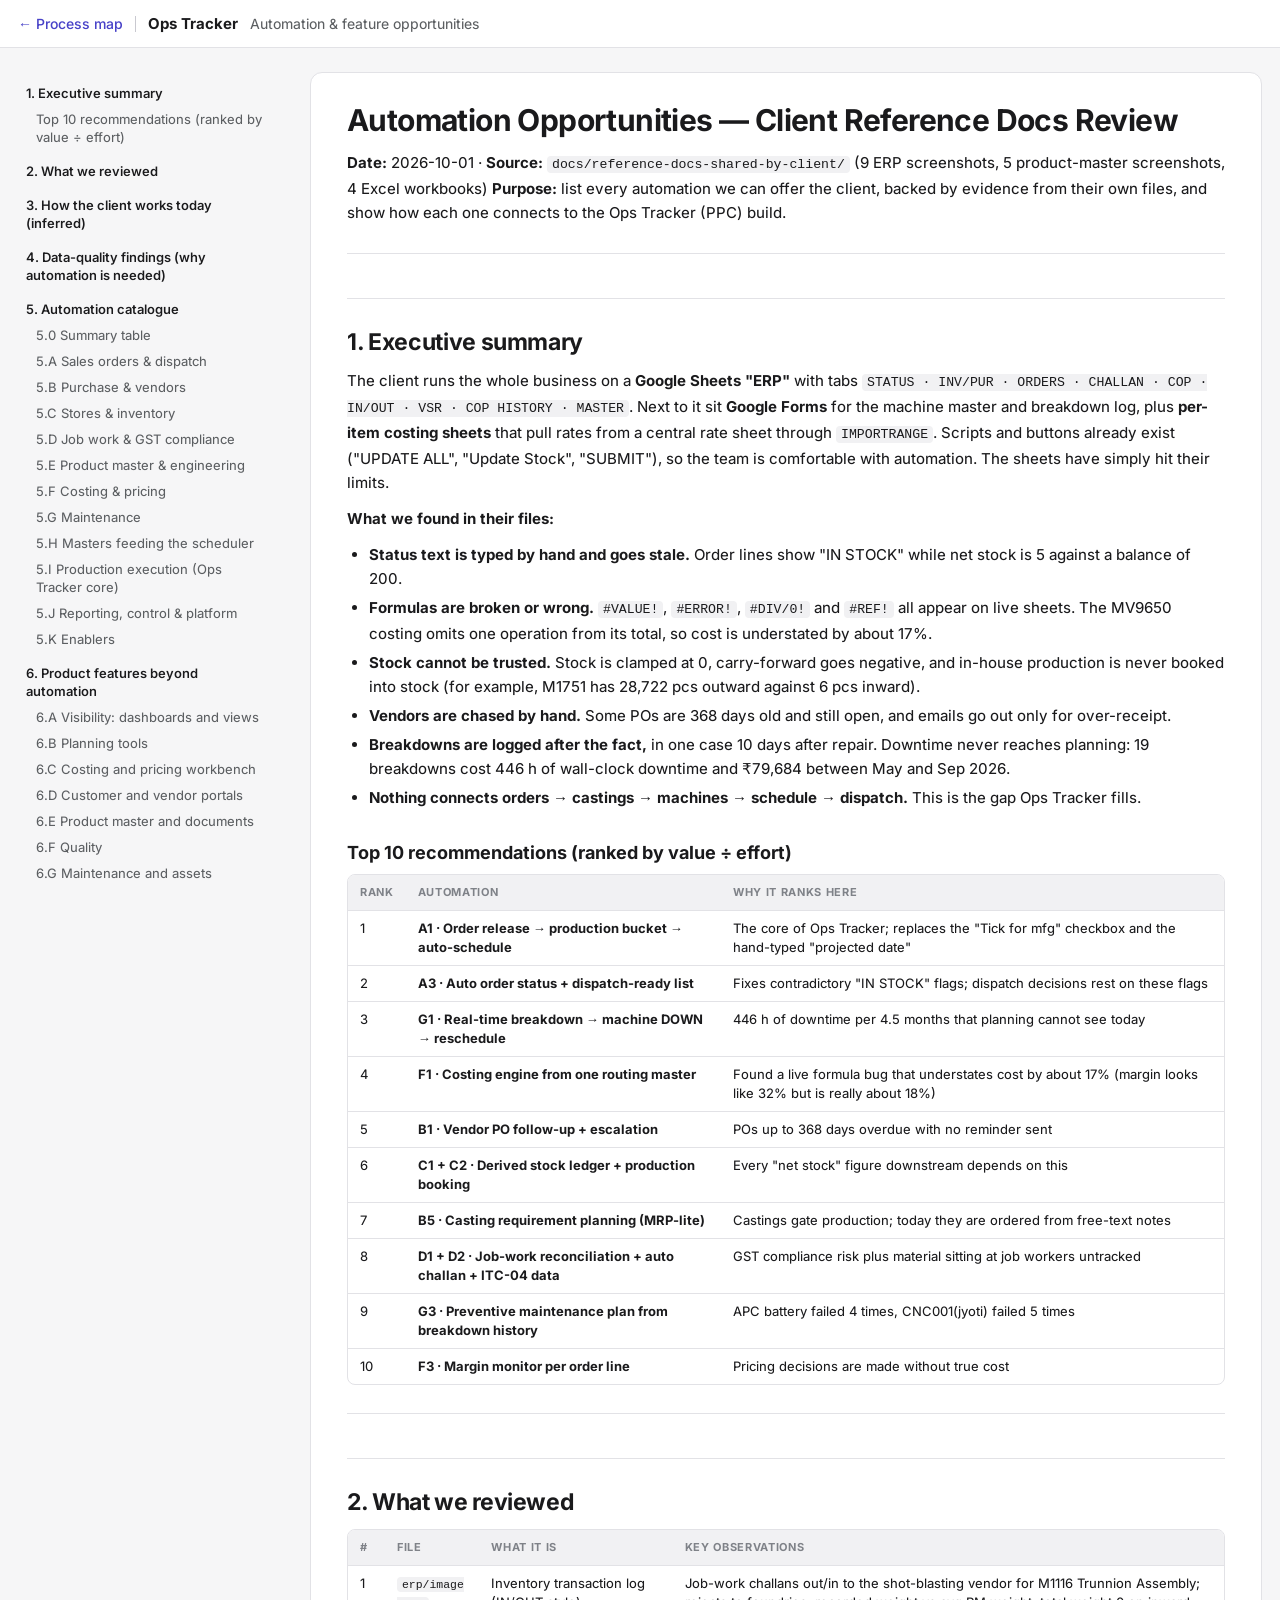
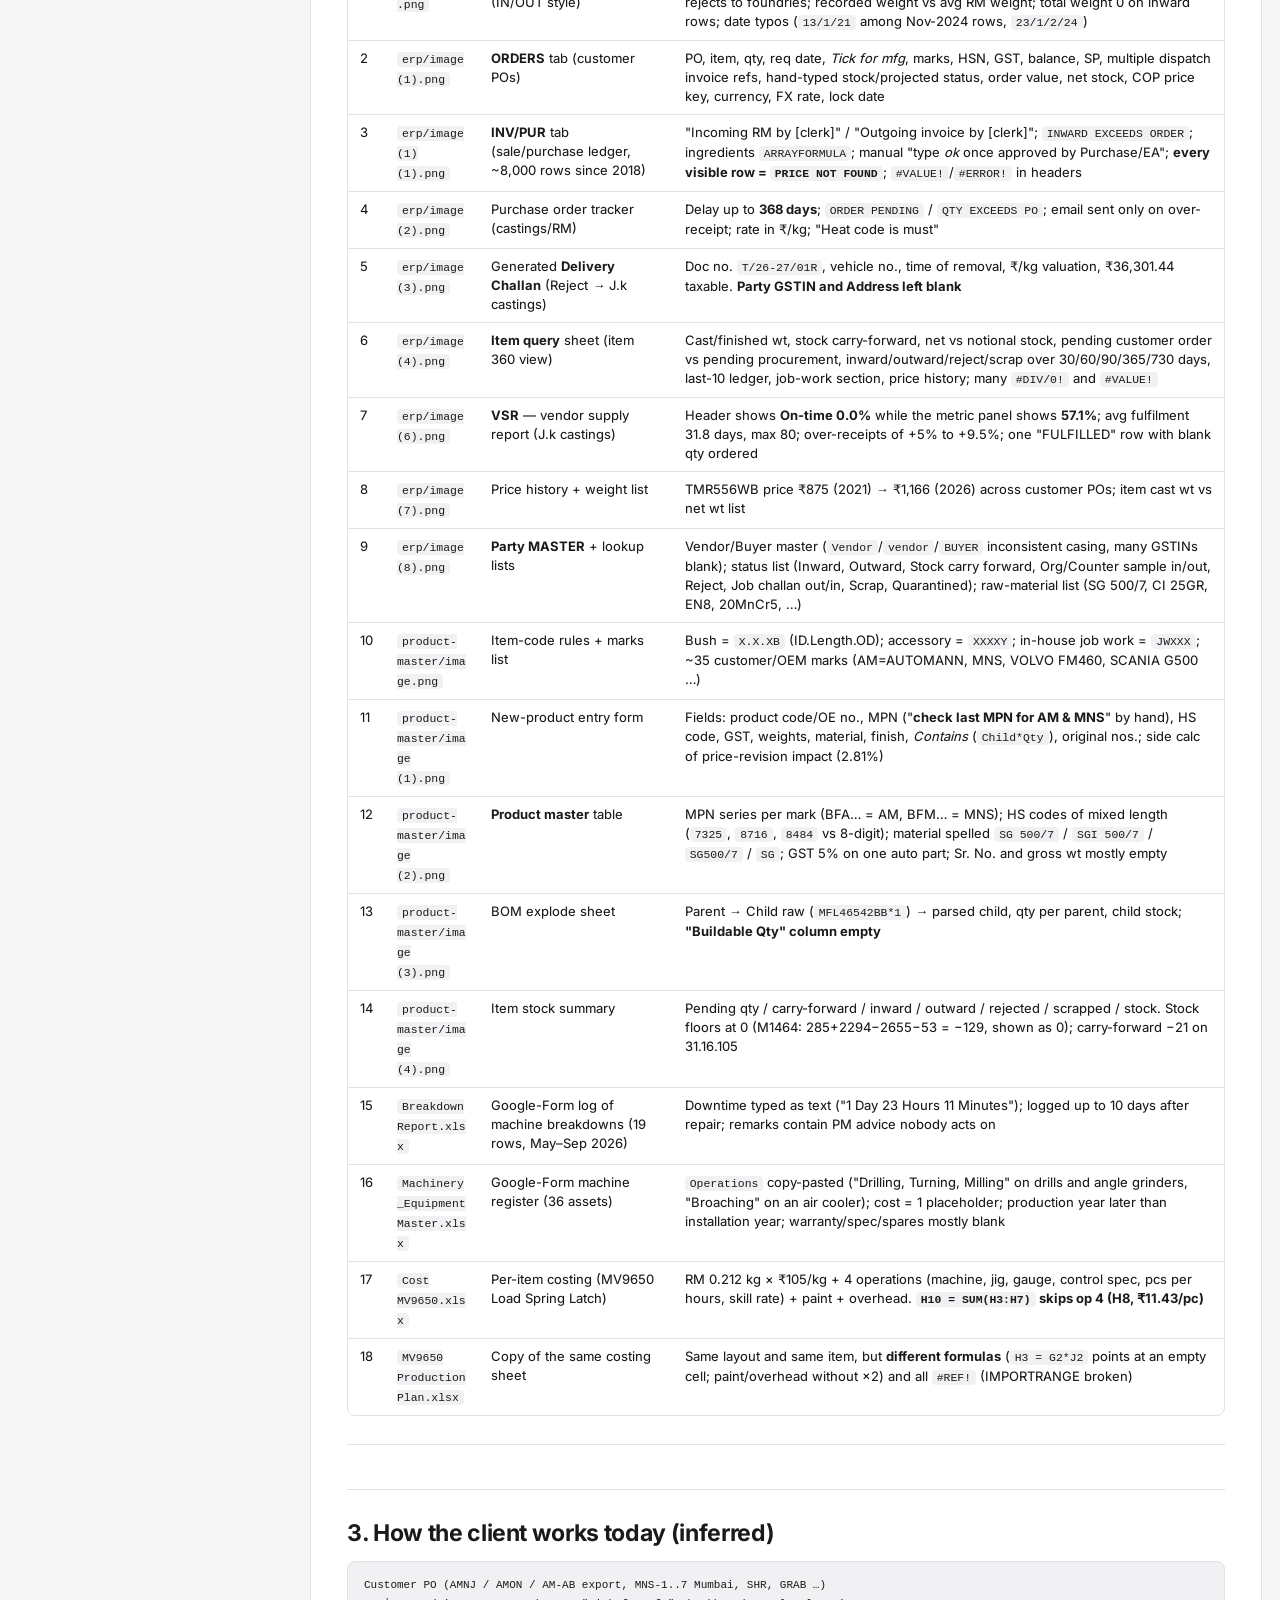
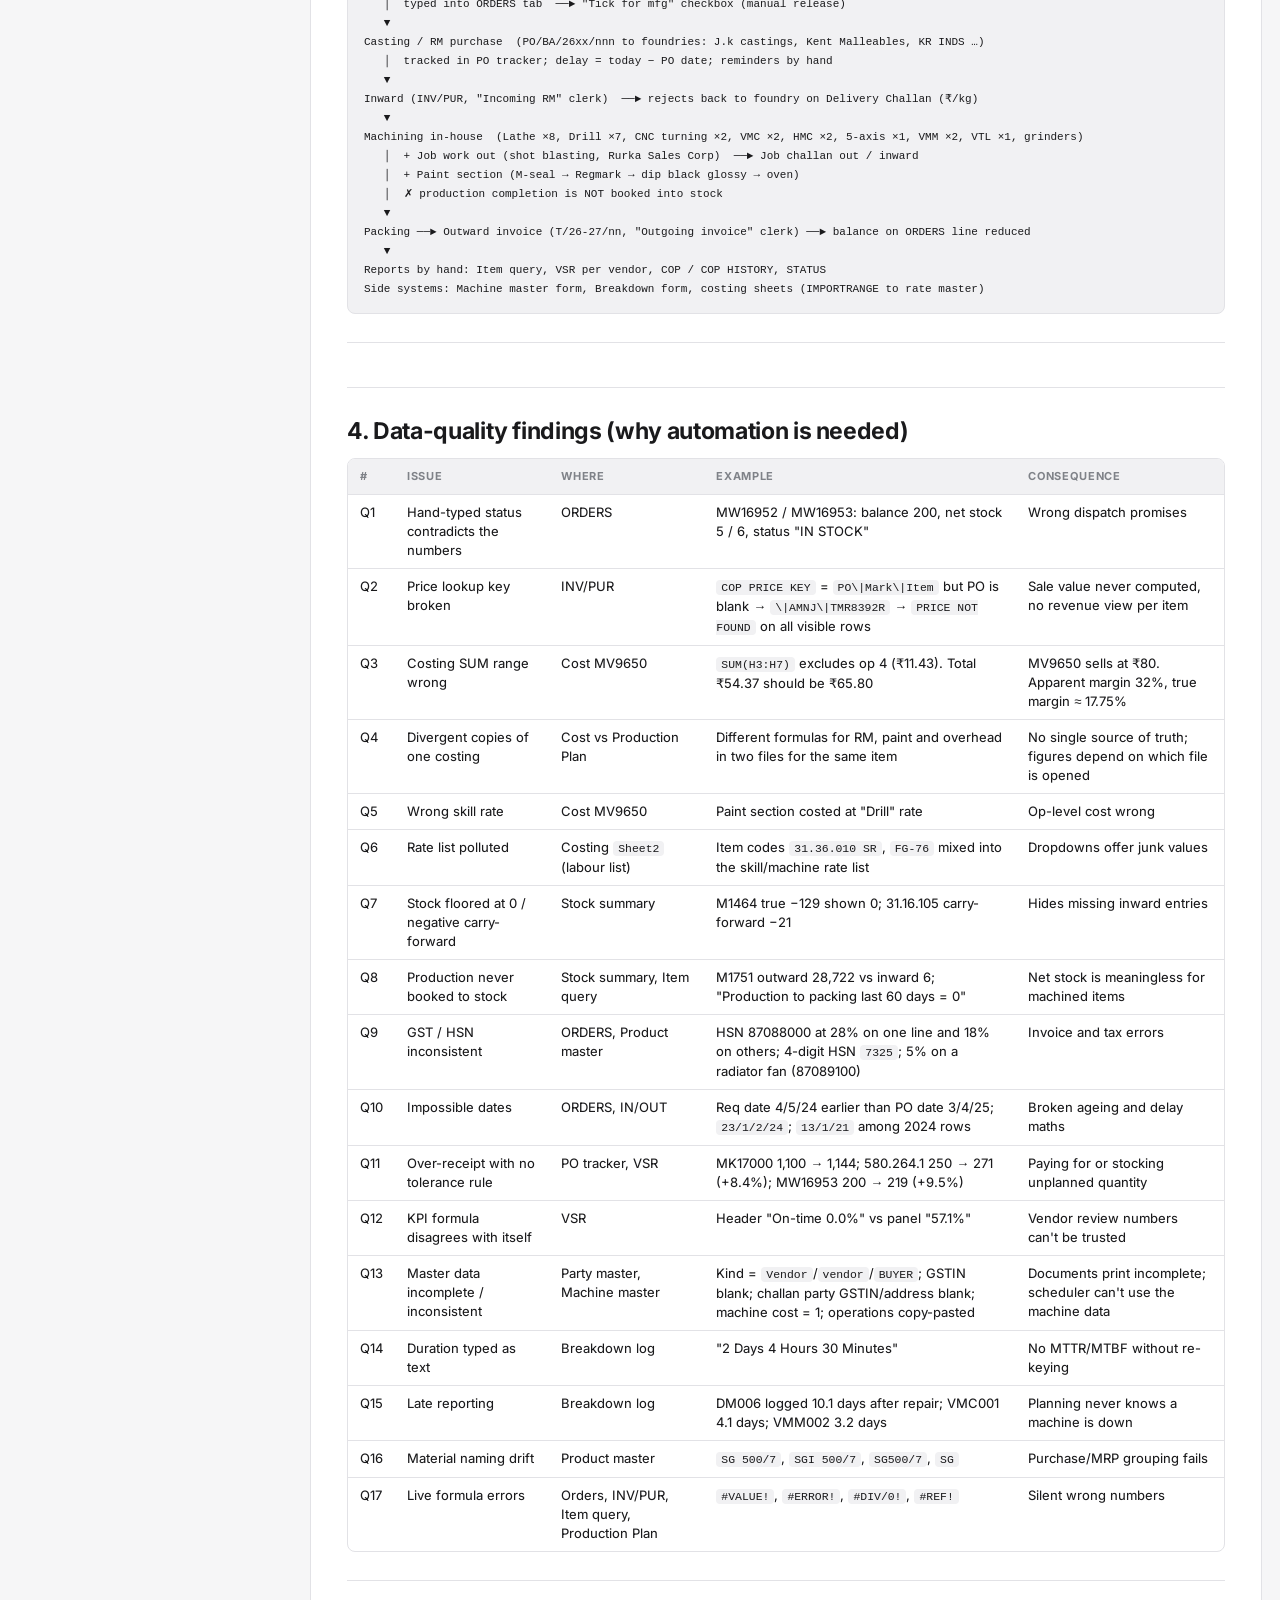
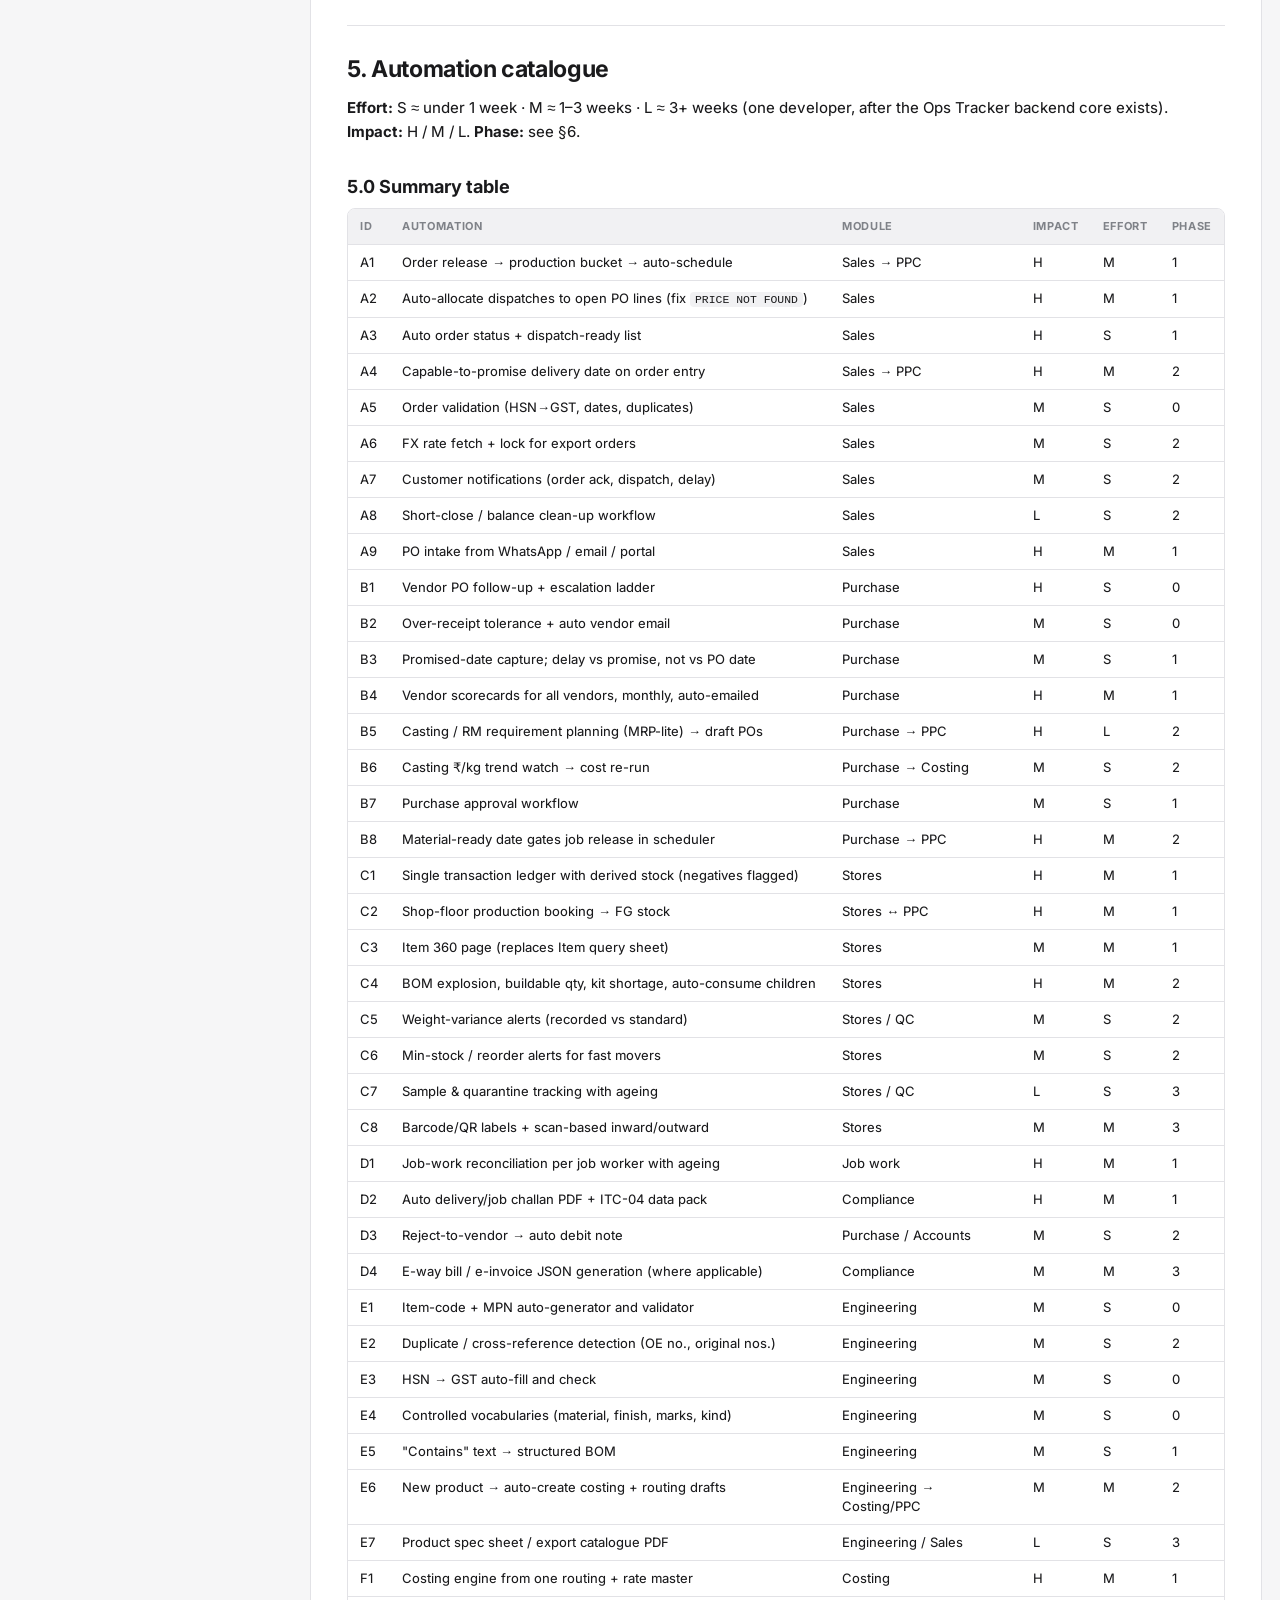
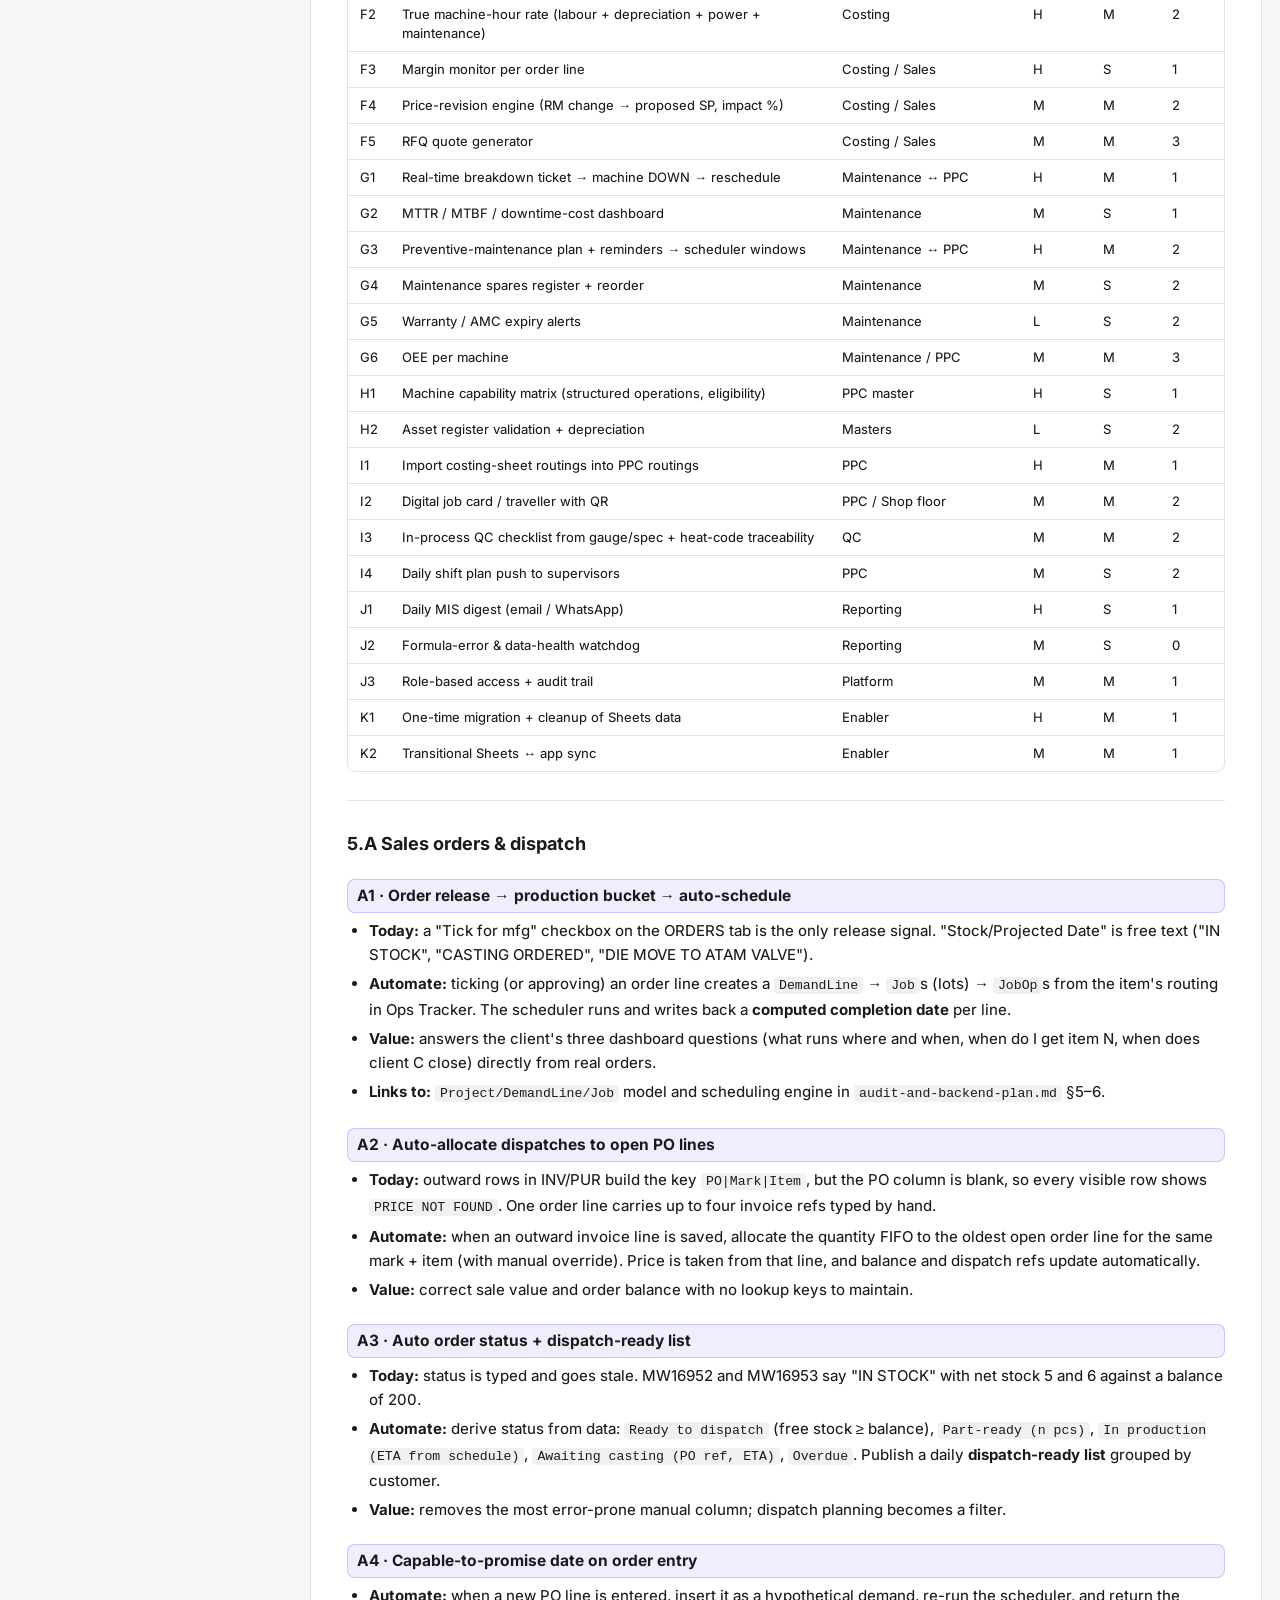
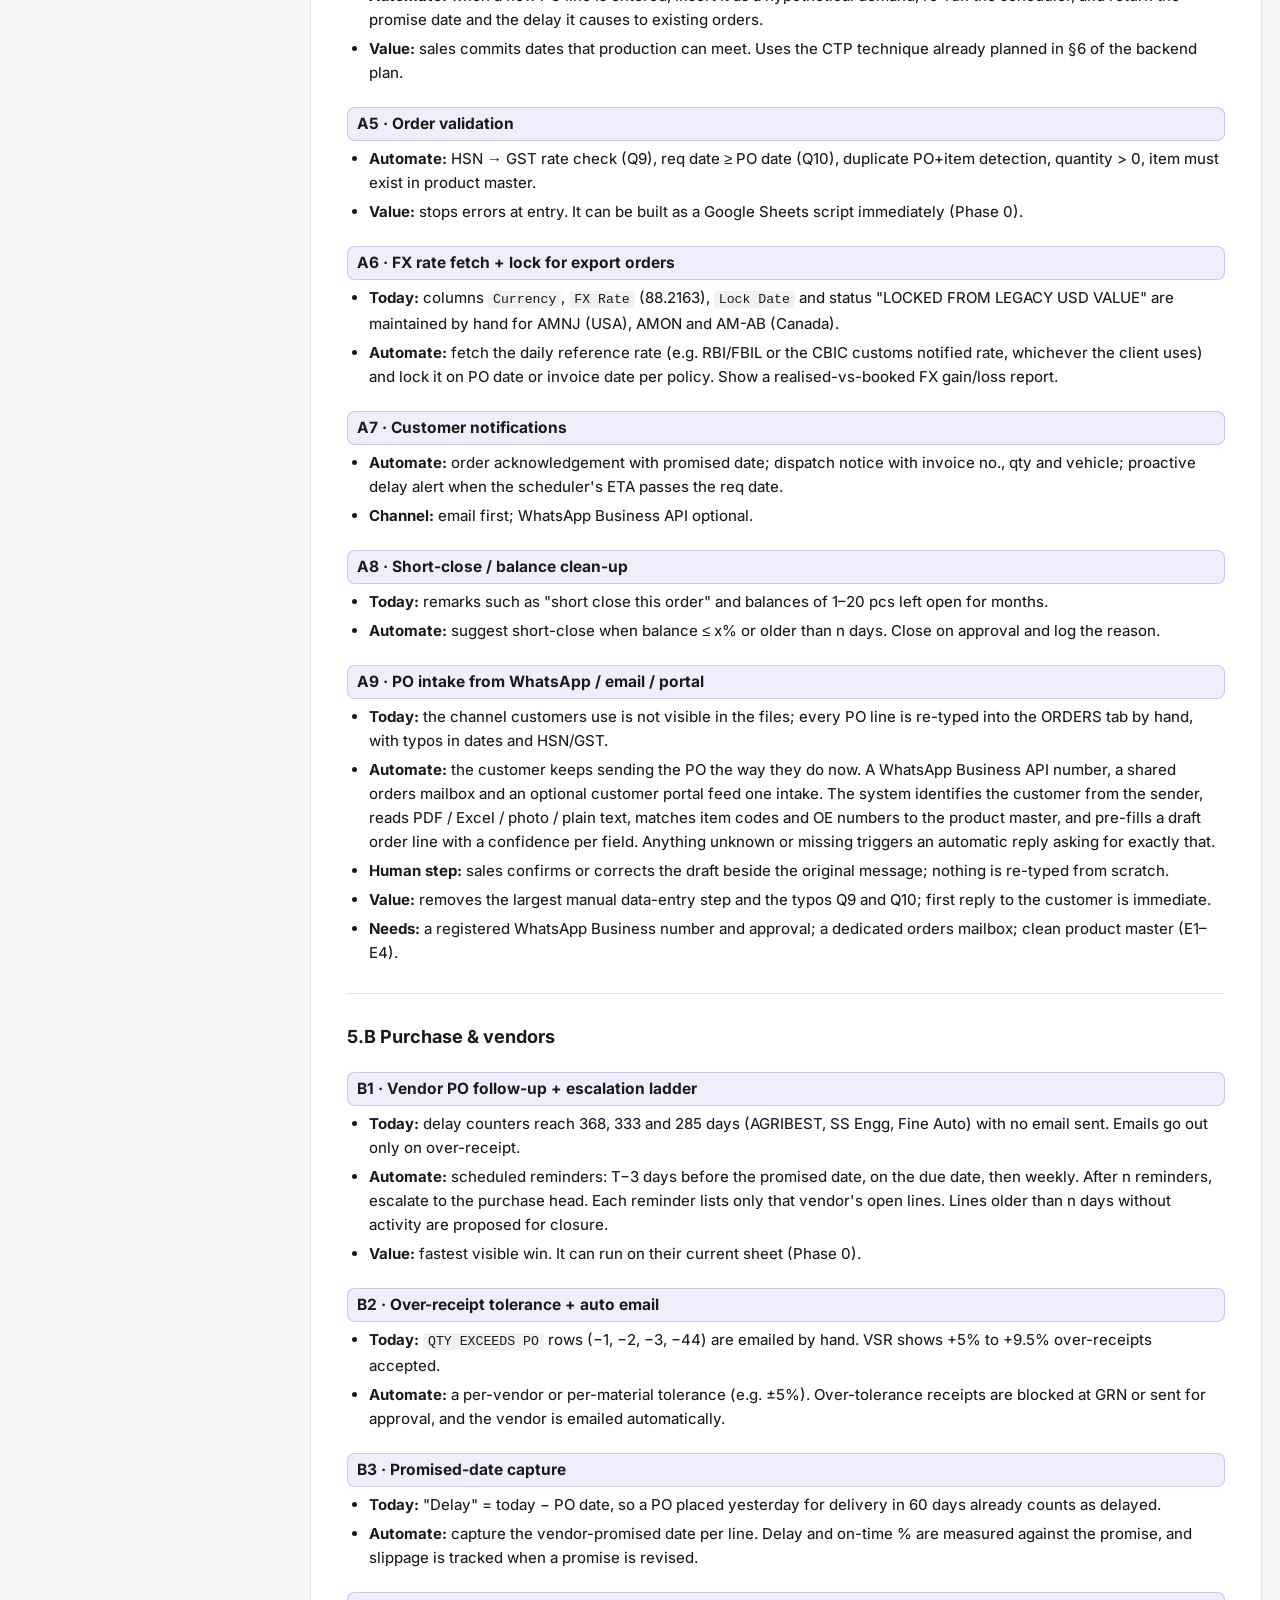
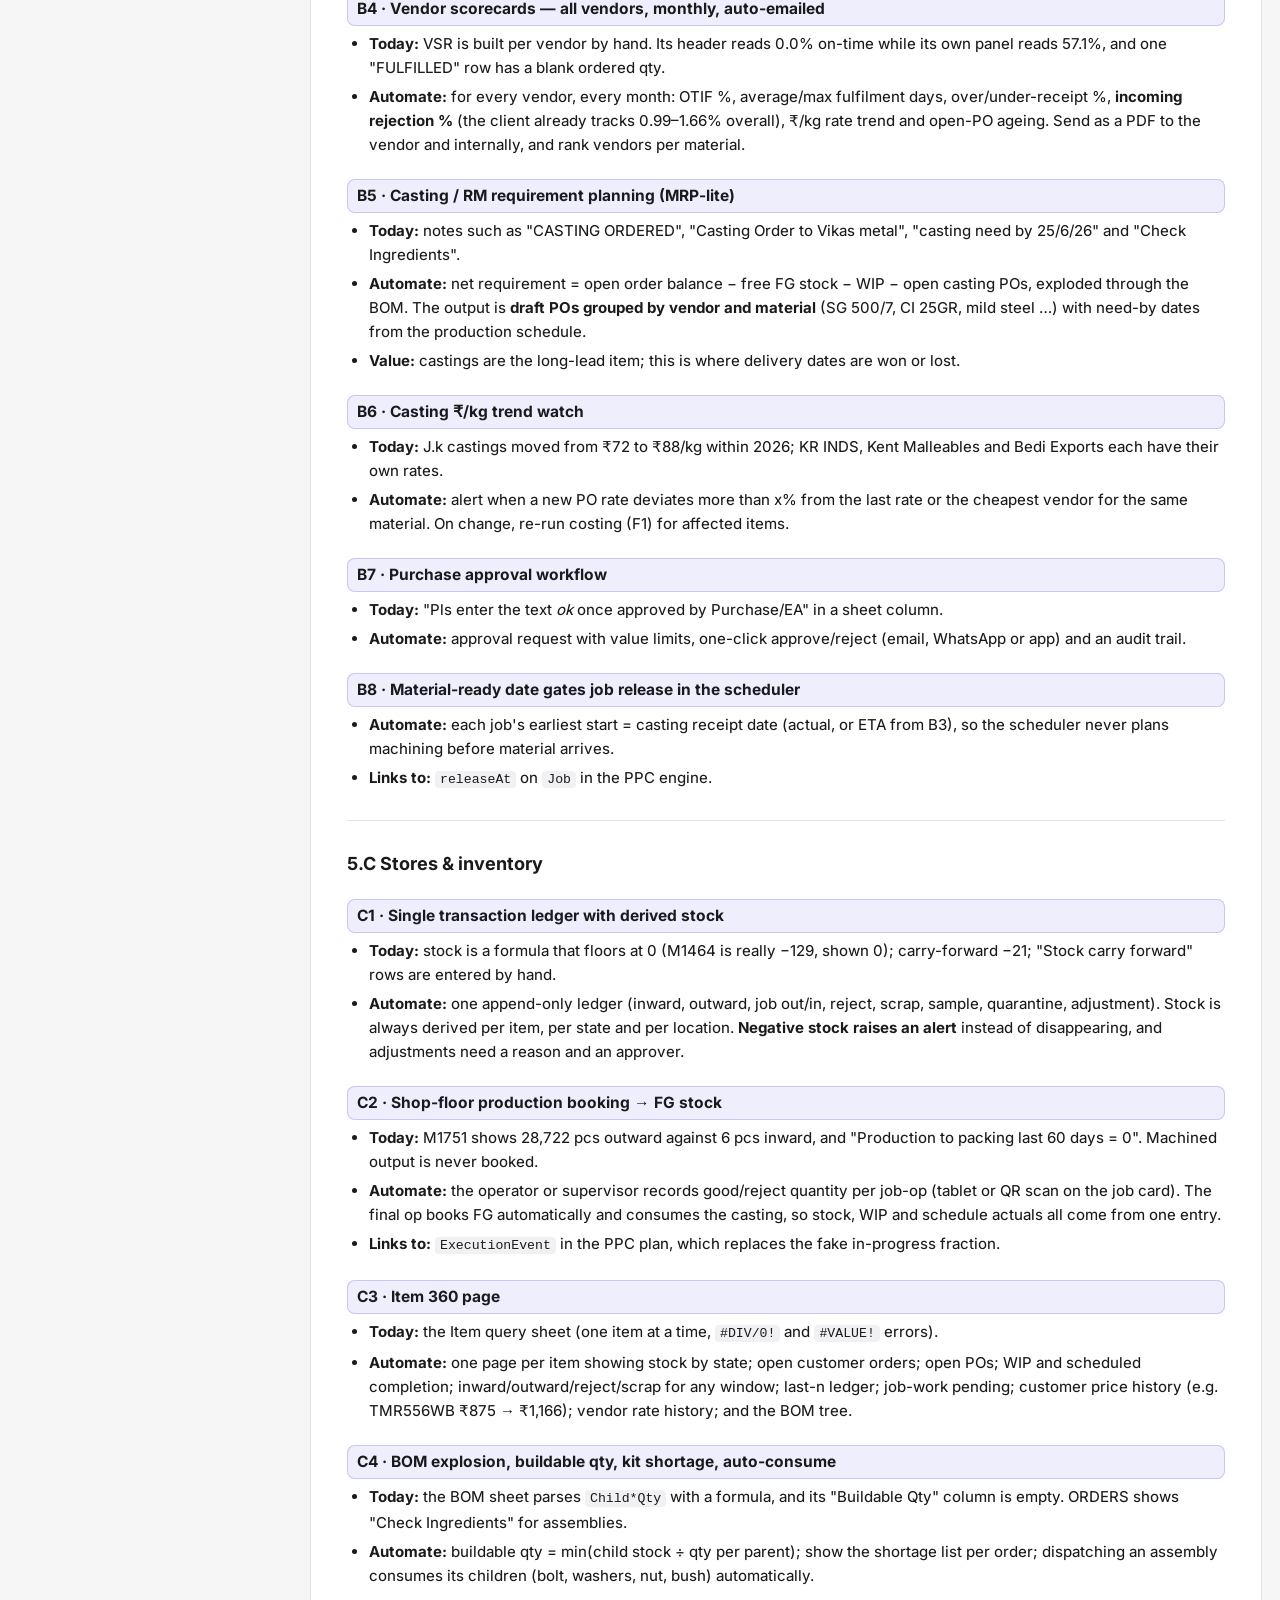
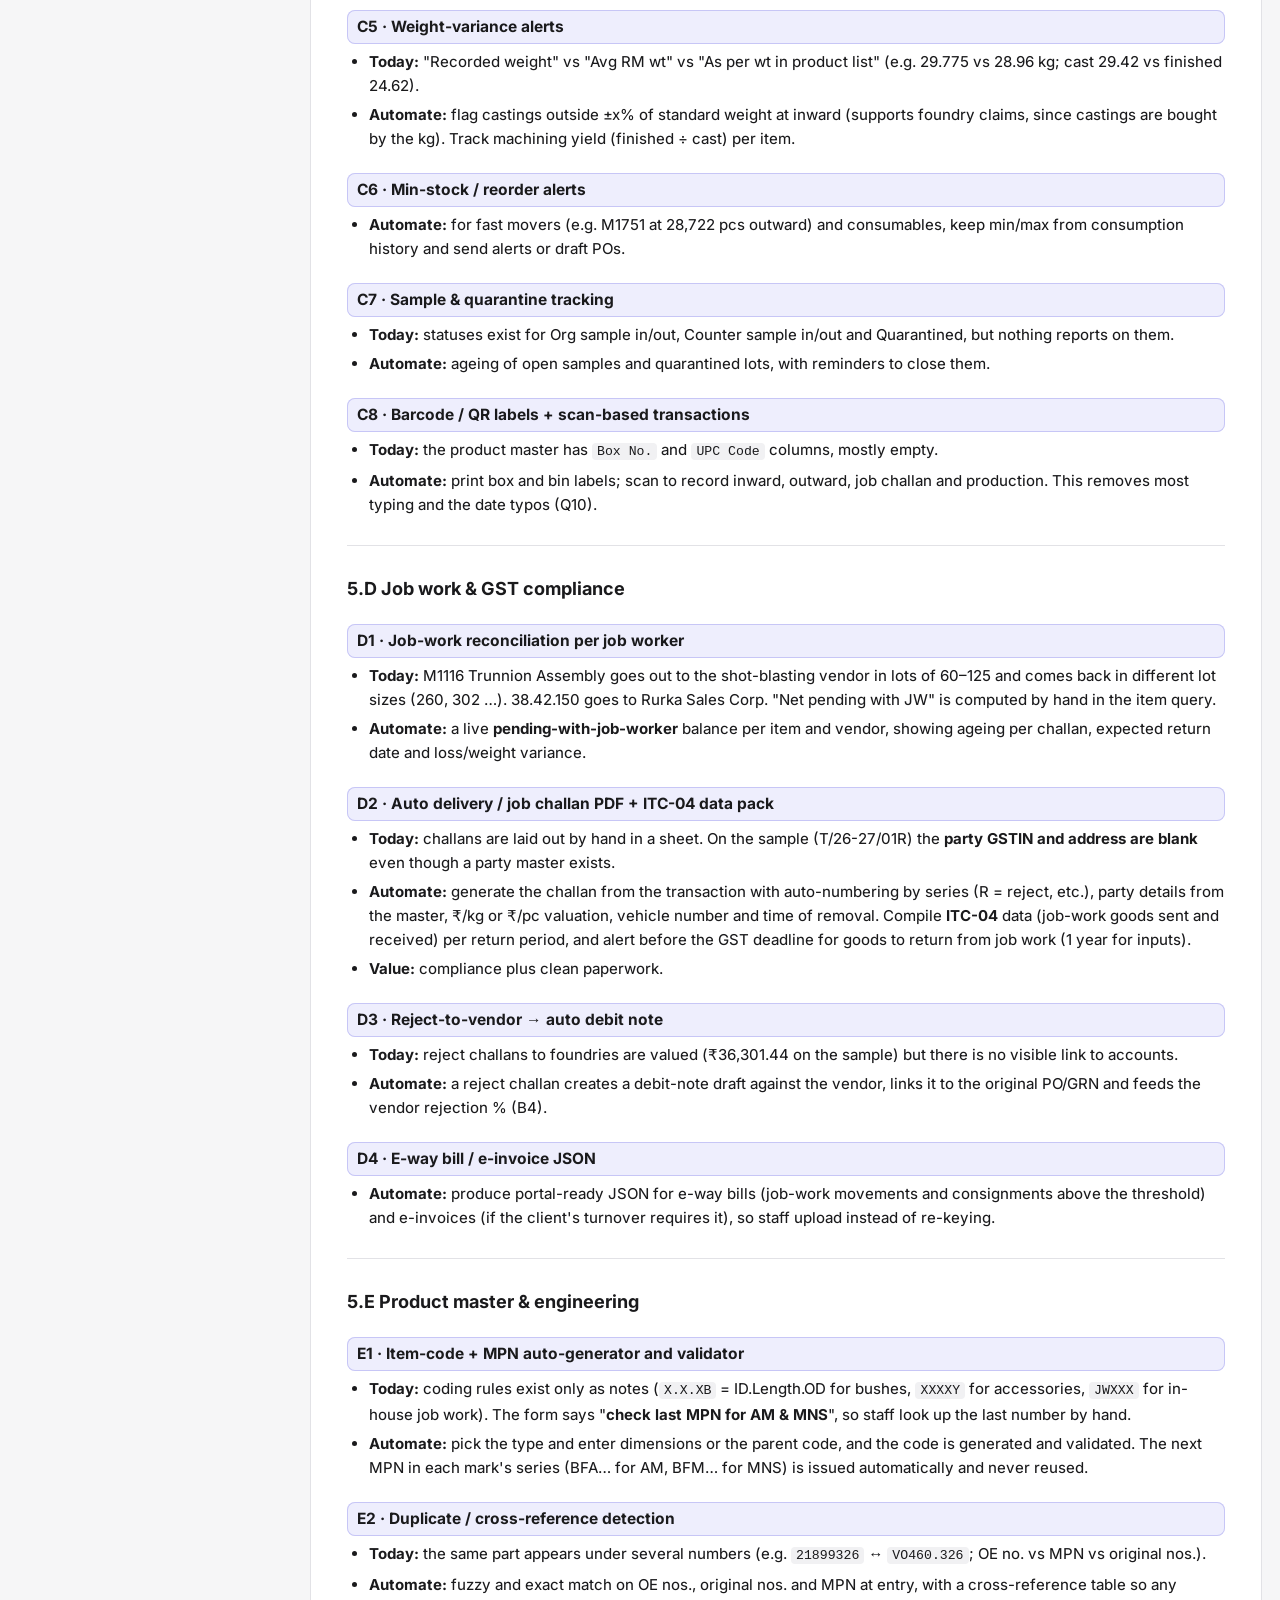
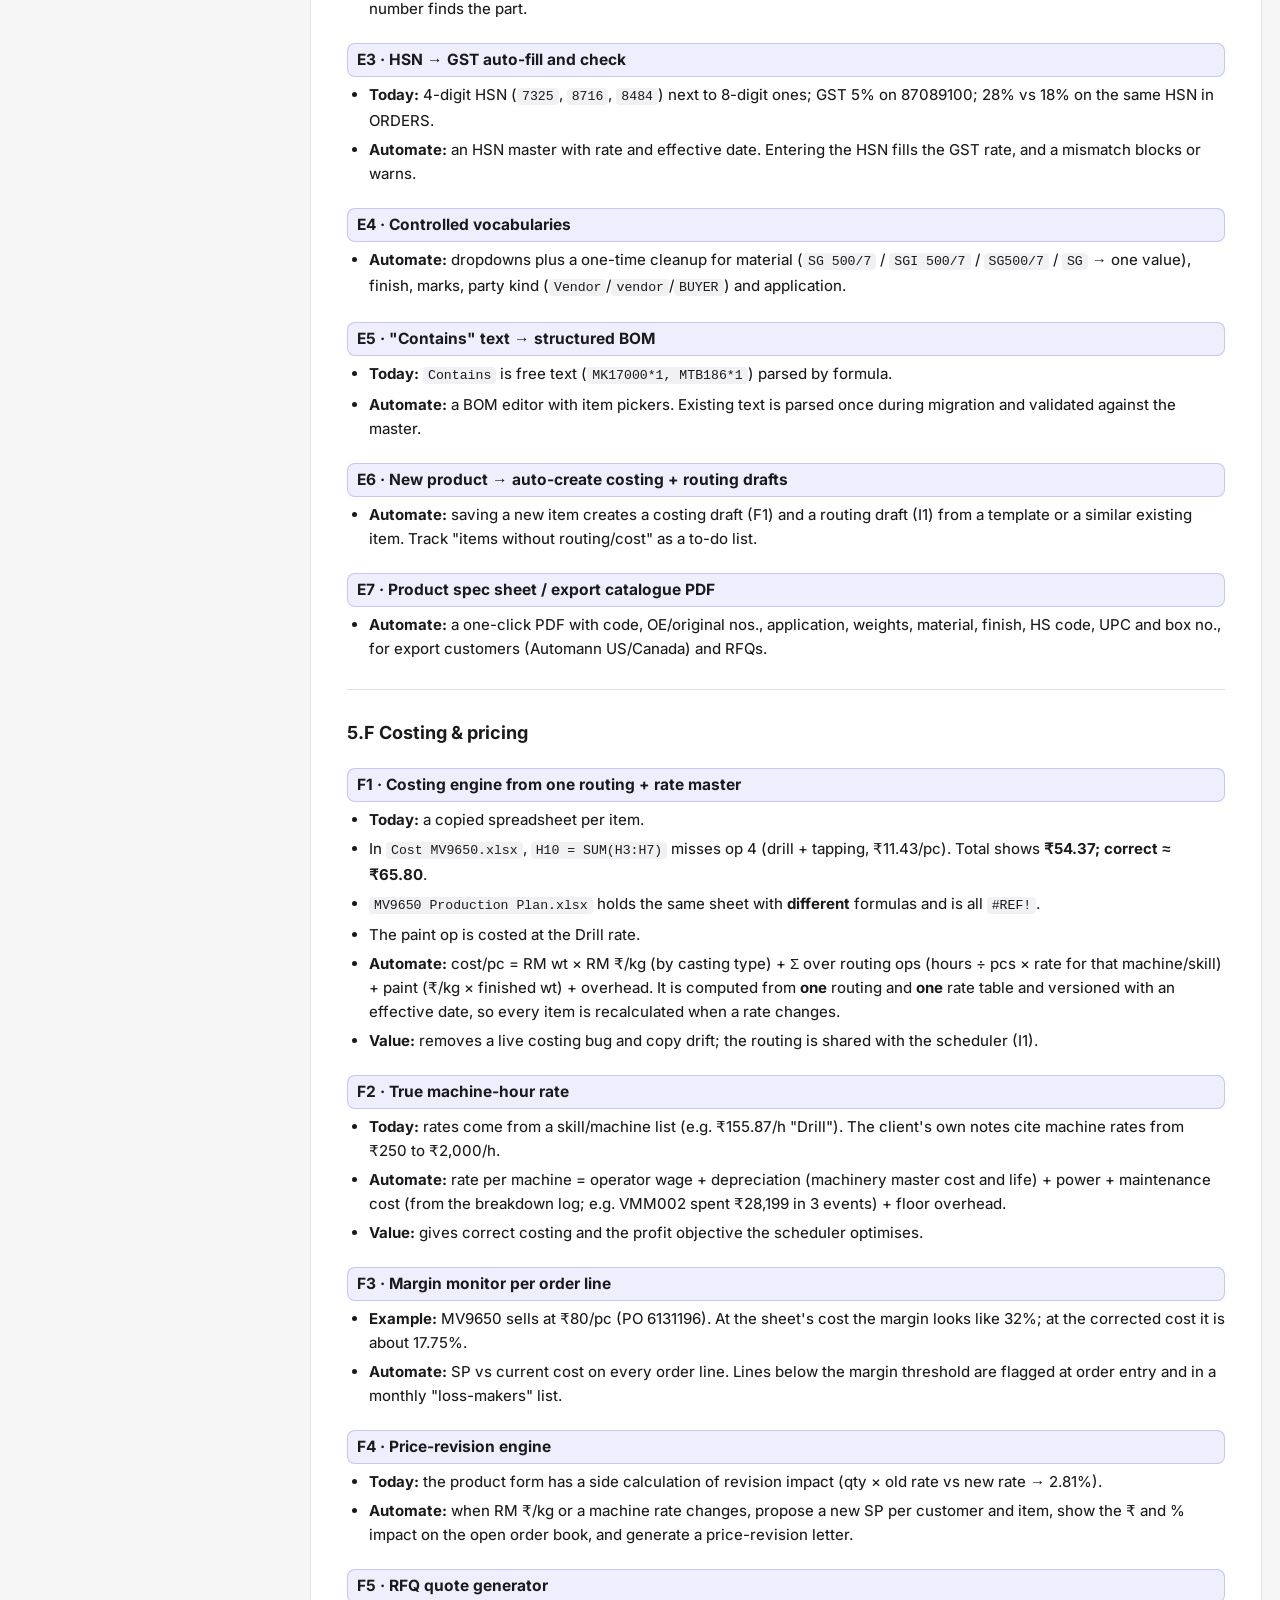
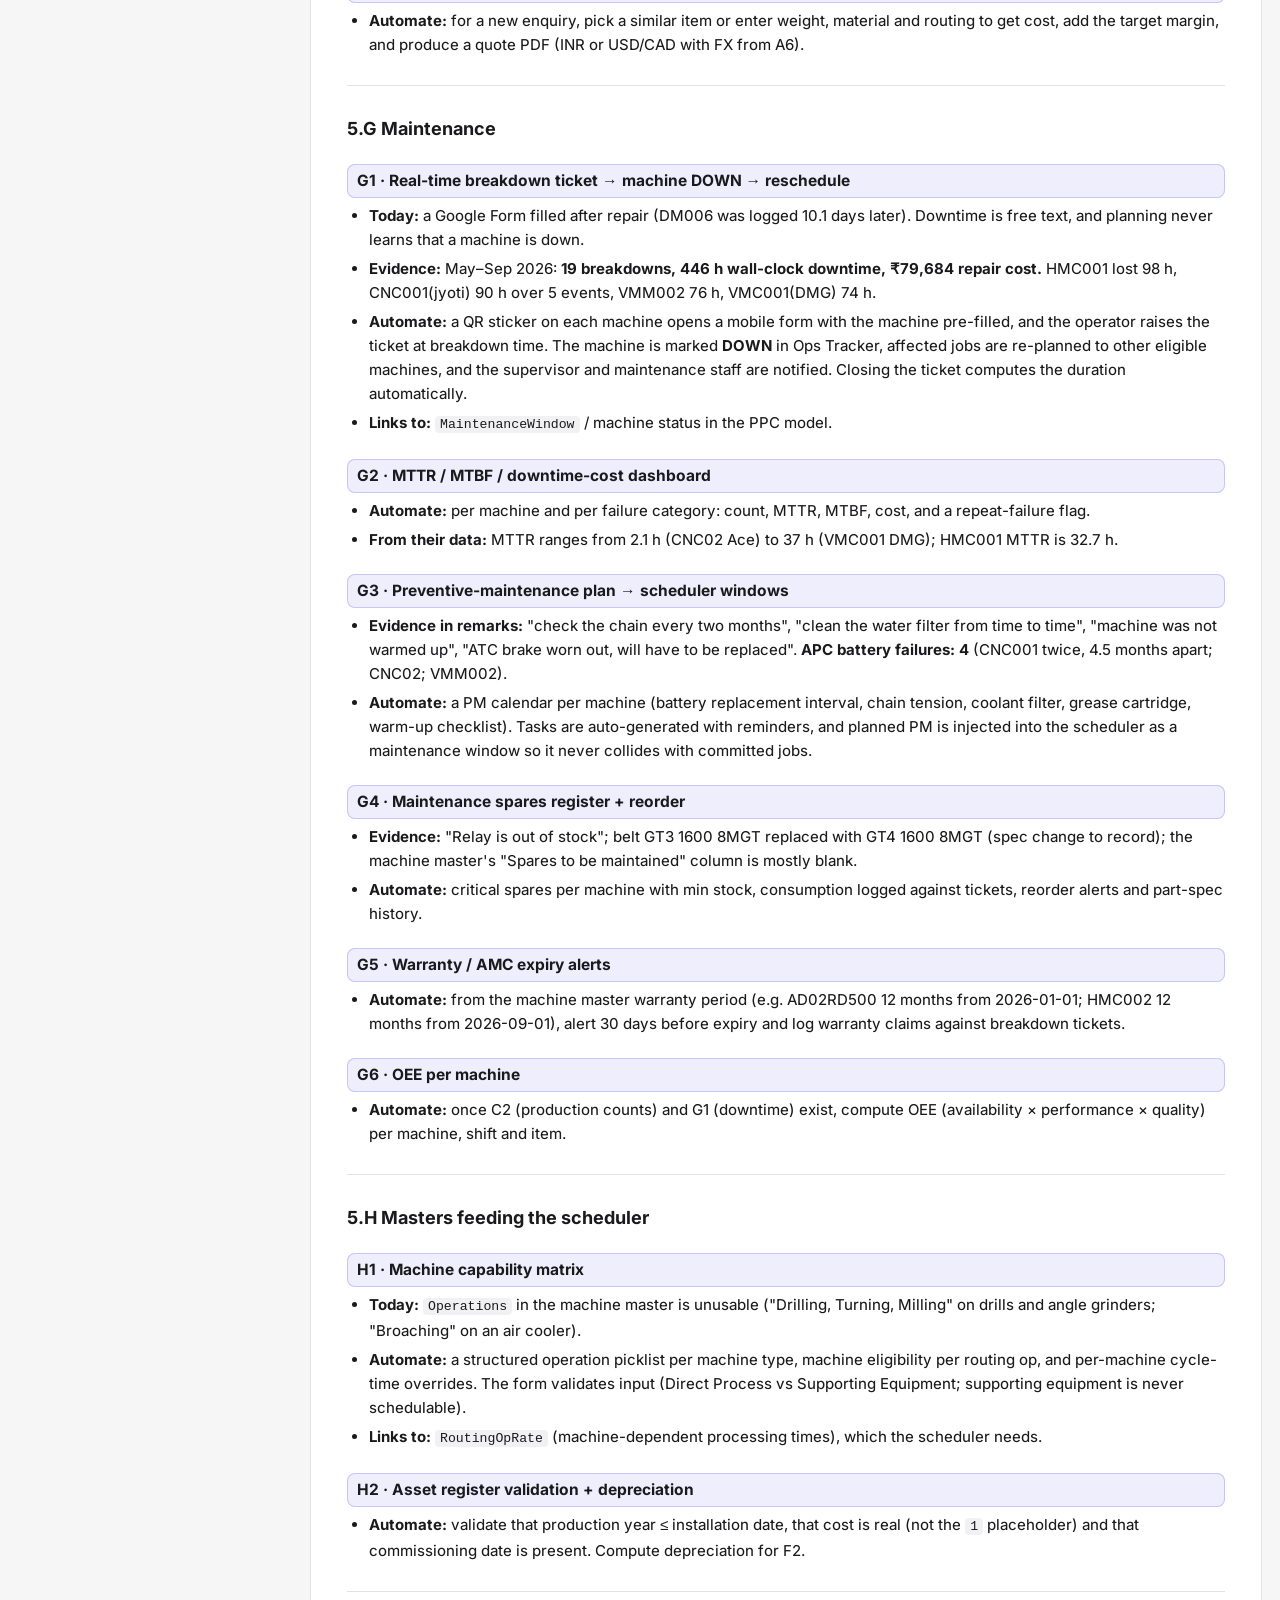
==== doc.html @ b4a03a77 "Node panels: role/purpose/responsibility + solves-vs-manual; add rendered Document page Co-Authored-" ====
<!doctype html>
<html lang="en"><head><meta charset="utf-8"><meta name="viewport" content="width=device-width, initial-scale=1">
<meta name="robots" content="noindex,nofollow">
<title>Automation Opportunities — Client Reference Docs Review · Ops Tracker</title>
<link rel="icon" href="data:image/svg+xml,%3Csvg xmlns='http://www.w3.org/2000/svg' viewBox='0 0 32 32'%3E%3Crect width='32' height='32' rx='8' fill='%235852d8'/%3E%3Ctext x='16' y='21' font-size='13' font-family='sans-serif' font-weight='700' text-anchor='middle' fill='white'%3EOT%3C/text%3E%3C/svg%3E">
<link rel="stylesheet" href="doc.css">
</head><body>
<header><a class="back" href="index.html">← Process map</a><span class="sep"></span><b>Ops Tracker</b><span class="sub">Automation &amp; feature opportunities</span></header>
<div class="wrap">
<nav><a class="l2" href="#1-executive-summary">1. Executive summary</a><a class="l3" href="#top-10-recommendations-ranked-by-value-effort">Top 10 recommendations (ranked by value ÷ effort)</a><a class="l2" href="#2-what-we-reviewed">2. What we reviewed</a><a class="l2" href="#3-how-the-client-works-today-inferred">3. How the client works today (inferred)</a><a class="l2" href="#4-data-quality-findings-why-automation-is-needed">4. Data-quality findings (why automation is needed)</a><a class="l2" href="#5-automation-catalogue">5. Automation catalogue</a><a class="l3" href="#50-summary-table">5.0 Summary table</a><a class="l3" href="#5a-sales-orders-dispatch">5.A Sales orders &amp; dispatch</a><a class="l3" href="#5b-purchase-vendors">5.B Purchase &amp; vendors</a><a class="l3" href="#5c-stores-inventory">5.C Stores &amp; inventory</a><a class="l3" href="#5d-job-work-gst-compliance">5.D Job work &amp; GST compliance</a><a class="l3" href="#5e-product-master-engineering">5.E Product master &amp; engineering</a><a class="l3" href="#5f-costing-pricing">5.F Costing &amp; pricing</a><a class="l3" href="#5g-maintenance">5.G Maintenance</a><a class="l3" href="#5h-masters-feeding-the-scheduler">5.H Masters feeding the scheduler</a><a class="l3" href="#5i-production-execution-ops-tracker-core">5.I Production execution (Ops Tracker core)</a><a class="l3" href="#5j-reporting-control-platform">5.J Reporting, control &amp; platform</a><a class="l3" href="#5k-enablers">5.K Enablers</a><a class="l2" href="#6-product-features-beyond-automation">6. Product features beyond automation</a><a class="l3" href="#6a-visibility-dashboards-and-views">6.A Visibility: dashboards and views</a><a class="l3" href="#6b-planning-tools">6.B Planning tools</a><a class="l3" href="#6c-costing-and-pricing-workbench">6.C Costing and pricing workbench</a><a class="l3" href="#6d-customer-and-vendor-portals">6.D Customer and vendor portals</a><a class="l3" href="#6e-product-master-and-documents">6.E Product master and documents</a><a class="l3" href="#6f-quality">6.F Quality</a><a class="l3" href="#6g-maintenance-and-assets">6.G Maintenance and assets</a><a class="l3" href="#6h-compliance-and-finance-views">6.H Compliance and finance views</a><a class="l3" href="#6i-everyday-usability">6.I Everyday usability</a><a class="l3" href="#suggested-pitch-order">Suggested pitch order</a><a class="l2" href="#7-suggested-roadmap">7. Suggested roadmap</a><a class="l2" href="#8-mapping-to-the-ops-tracker-domain-model">8. Mapping to the Ops Tracker domain model</a><a class="l2" href="#9-open-questions-for-the-client">9. Open questions for the client</a></nav>
<main>
<h1>Automation Opportunities — Client Reference Docs Review</h1>

<p><strong>Date:</strong> 2026-10-01 · <strong>Source:</strong> <code>docs/reference-docs-shared-by-client/</code> (9 ERP screenshots, 5 product-master screenshots, 4 Excel workbooks)
<strong>Purpose:</strong> list every automation we can offer the client, backed by evidence from their own files, and show how each one connects to the Ops Tracker (PPC) build.</p>
<hr />
<h2 id="1-executive-summary">1. Executive summary</h2>
<p>The client runs the whole business on a <strong>Google Sheets "ERP"</strong> with tabs <code>STATUS · INV/PUR · ORDERS · CHALLAN · COP · IN/OUT · VSR · COP HISTORY · MASTER</code>. Next to it sit <strong>Google Forms</strong> for the machine master and breakdown log, plus <strong>per-item costing sheets</strong> that pull rates from a central rate sheet through <code>IMPORTRANGE</code>. Scripts and buttons already exist ("UPDATE ALL", "Update Stock", "SUBMIT"), so the team is comfortable with automation. The sheets have simply hit their limits.</p>
<p><strong>What we found in their files:</strong></p>
<ul>
<li><strong>Status text is typed by hand and goes stale.</strong> Order lines show "IN STOCK" while net stock is 5 against a balance of 200.</li>
<li><strong>Formulas are broken or wrong.</strong> <code>#VALUE!</code>, <code>#ERROR!</code>, <code>#DIV/0!</code> and <code>#REF!</code> all appear on live sheets. The MV9650 costing omits one operation from its total, so cost is understated by about 17%.</li>
<li><strong>Stock cannot be trusted.</strong> Stock is clamped at 0, carry-forward goes negative, and in-house production is never booked into stock (for example, M1751 has 28,722 pcs outward against 6 pcs inward).</li>
<li><strong>Vendors are chased by hand.</strong> Some POs are 368 days old and still open, and emails go out only for over-receipt.</li>
<li><strong>Breakdowns are logged after the fact,</strong> in one case 10 days after repair. Downtime never reaches planning: 19 breakdowns cost 446 h of wall-clock downtime and ₹79,684 between May and Sep 2026.</li>
<li><strong>Nothing connects orders → castings → machines → schedule → dispatch.</strong> This is the gap Ops Tracker fills.</li>
</ul>
<h3 id="top-10-recommendations-ranked-by-value-effort">Top 10 recommendations (ranked by value ÷ effort)</h3>
<div class="tw"><table>
<thead>
<tr>
<th>Rank</th>
<th>Automation</th>
<th>Why it ranks here</th>
</tr>
</thead>
<tbody>
<tr>
<td>1</td>
<td><strong>A1 · Order release → production bucket → auto-schedule</strong></td>
<td>The core of Ops Tracker; replaces the "Tick for mfg" checkbox and the hand-typed "projected date"</td>
</tr>
<tr>
<td>2</td>
<td><strong>A3 · Auto order status + dispatch-ready list</strong></td>
<td>Fixes contradictory "IN STOCK" flags; dispatch decisions rest on these flags</td>
</tr>
<tr>
<td>3</td>
<td><strong>G1 · Real-time breakdown → machine DOWN → reschedule</strong></td>
<td>446 h of downtime per 4.5 months that planning cannot see today</td>
</tr>
<tr>
<td>4</td>
<td><strong>F1 · Costing engine from one routing master</strong></td>
<td>Found a live formula bug that understates cost by about 17% (margin looks like 32% but is really about 18%)</td>
</tr>
<tr>
<td>5</td>
<td><strong>B1 · Vendor PO follow-up + escalation</strong></td>
<td>POs up to 368 days overdue with no reminder sent</td>
</tr>
<tr>
<td>6</td>
<td><strong>C1 + C2 · Derived stock ledger + production booking</strong></td>
<td>Every "net stock" figure downstream depends on this</td>
</tr>
<tr>
<td>7</td>
<td><strong>B5 · Casting requirement planning (MRP-lite)</strong></td>
<td>Castings gate production; today they are ordered from free-text notes</td>
</tr>
<tr>
<td>8</td>
<td><strong>D1 + D2 · Job-work reconciliation + auto challan + ITC-04 data</strong></td>
<td>GST compliance risk plus material sitting at job workers untracked</td>
</tr>
<tr>
<td>9</td>
<td><strong>G3 · Preventive maintenance plan from breakdown history</strong></td>
<td>APC battery failed 4 times, CNC001(jyoti) failed 5 times</td>
</tr>
<tr>
<td>10</td>
<td><strong>F3 · Margin monitor per order line</strong></td>
<td>Pricing decisions are made without true cost</td>
</tr>
</tbody>
</table></div>
<hr />
<h2 id="2-what-we-reviewed">2. What we reviewed</h2>
<div class="tw"><table>
<thead>
<tr>
<th>#</th>
<th>File</th>
<th>What it is</th>
<th>Key observations</th>
</tr>
</thead>
<tbody>
<tr>
<td>1</td>
<td><code>erp/image.png</code></td>
<td>Inventory transaction log (IN/OUT style)</td>
<td>Job-work challans out/in to the shot-blasting vendor for M1116 Trunnion Assembly; rejects to foundries; recorded weight vs avg RM weight; total weight 0 on inward rows; date typos (<code>13/1/21</code> among Nov-2024 rows, <code>23/1/2/24</code>)</td>
</tr>
<tr>
<td>2</td>
<td><code>erp/image (1).png</code></td>
<td><strong>ORDERS</strong> tab (customer POs)</td>
<td>PO, item, qty, req date, <em>Tick for mfg</em>, marks, HSN, GST, balance, SP, multiple dispatch invoice refs, hand-typed stock/projected status, order value, net stock, COP price key, currency, FX rate, lock date</td>
</tr>
<tr>
<td>3</td>
<td><code>erp/image (1) (1).png</code></td>
<td><strong>INV/PUR</strong> tab (sale/purchase ledger, ~8,000 rows since 2018)</td>
<td>"Incoming RM by [clerk]" / "Outgoing invoice by [clerk]"; <code>INWARD EXCEEDS ORDER</code>; ingredients <code>ARRAYFORMULA</code>; manual "type <em>ok</em> once approved by Purchase/EA"; <strong>every visible row = <code>PRICE NOT FOUND</code></strong>; <code>#VALUE!</code>/<code>#ERROR!</code> in headers</td>
</tr>
<tr>
<td>4</td>
<td><code>erp/image (2).png</code></td>
<td>Purchase order tracker (castings/RM)</td>
<td>Delay up to <strong>368 days</strong>; <code>ORDER PENDING</code> / <code>QTY EXCEEDS PO</code>; email sent only on over-receipt; rate in ₹/kg; "Heat code is must"</td>
</tr>
<tr>
<td>5</td>
<td><code>erp/image (3).png</code></td>
<td>Generated <strong>Delivery Challan</strong> (Reject → J.k castings)</td>
<td>Doc no. <code>T/26-27/01R</code>, vehicle no., time of removal, ₹/kg valuation, ₹36,301.44 taxable. <strong>Party GSTIN and Address left blank</strong></td>
</tr>
<tr>
<td>6</td>
<td><code>erp/image (4).png</code></td>
<td><strong>Item query</strong> sheet (item 360 view)</td>
<td>Cast/finished wt, stock carry-forward, net vs notional stock, pending customer order vs pending procurement, inward/outward/reject/scrap over 30/60/90/365/730 days, last-10 ledger, job-work section, price history; many <code>#DIV/0!</code> and <code>#VALUE!</code></td>
</tr>
<tr>
<td>7</td>
<td><code>erp/image (6).png</code></td>
<td><strong>VSR</strong> — vendor supply report (J.k castings)</td>
<td>Header shows <strong>On-time 0.0%</strong> while the metric panel shows <strong>57.1%</strong>; avg fulfilment 31.8 days, max 80; over-receipts of +5% to +9.5%; one "FULFILLED" row with blank qty ordered</td>
</tr>
<tr>
<td>8</td>
<td><code>erp/image (7).png</code></td>
<td>Price history + weight list</td>
<td>TMR556WB price ₹875 (2021) → ₹1,166 (2026) across customer POs; item cast wt vs net wt list</td>
</tr>
<tr>
<td>9</td>
<td><code>erp/image (8).png</code></td>
<td><strong>Party MASTER</strong> + lookup lists</td>
<td>Vendor/Buyer master (<code>Vendor</code>/<code>vendor</code>/<code>BUYER</code> inconsistent casing, many GSTINs blank); status list (Inward, Outward, Stock carry forward, Org/Counter sample in/out, Reject, Job challan out/in, Scrap, Quarantined); raw-material list (SG 500/7, CI 25GR, EN8, 20MnCr5, …)</td>
</tr>
<tr>
<td>10</td>
<td><code>product-master/image.png</code></td>
<td>Item-code rules + marks list</td>
<td>Bush = <code>X.X.XB</code> (ID.Length.OD); accessory = <code>XXXXY</code>; in-house job work = <code>JWXXX</code>; ~35 customer/OEM marks (AM=AUTOMANN, MNS, VOLVO FM460, SCANIA G500 …)</td>
</tr>
<tr>
<td>11</td>
<td><code>product-master/image (1).png</code></td>
<td>New-product entry form</td>
<td>Fields: product code/OE no., MPN ("<strong>check last MPN for AM &amp; MNS</strong>" by hand), HS code, GST, weights, material, finish, <em>Contains</em> (<code>Child*Qty</code>), original nos.; side calc of price-revision impact (2.81%)</td>
</tr>
<tr>
<td>12</td>
<td><code>product-master/image (2).png</code></td>
<td><strong>Product master</strong> table</td>
<td>MPN series per mark (BFA… = AM, BFM… = MNS); HS codes of mixed length (<code>7325</code>, <code>8716</code>, <code>8484</code> vs 8-digit); material spelled <code>SG 500/7</code> / <code>SGI 500/7</code> / <code>SG500/7</code> / <code>SG</code>; GST 5% on one auto part; Sr. No. and gross wt mostly empty</td>
</tr>
<tr>
<td>13</td>
<td><code>product-master/image (3).png</code></td>
<td>BOM explode sheet</td>
<td>Parent → Child raw (<code>MFL46542BB*1</code>) → parsed child, qty per parent, child stock; <strong>"Buildable Qty" column empty</strong></td>
</tr>
<tr>
<td>14</td>
<td><code>product-master/image (4).png</code></td>
<td>Item stock summary</td>
<td>Pending qty / carry-forward / inward / outward / rejected / scrapped / stock. Stock floors at 0 (M1464: 285+2294−2655−53 = −129, shown as 0); carry-forward −21 on 31.16.105</td>
</tr>
<tr>
<td>15</td>
<td><code>Breakdown Report.xlsx</code></td>
<td>Google-Form log of machine breakdowns (19 rows, May–Sep 2026)</td>
<td>Downtime typed as text ("1 Day 23 Hours 11 Minutes"); logged up to 10 days after repair; remarks contain PM advice nobody acts on</td>
</tr>
<tr>
<td>16</td>
<td><code>Machinery_Equipment Master.xlsx</code></td>
<td>Google-Form machine register (36 assets)</td>
<td><code>Operations</code> copy-pasted ("Drilling, Turning, Milling" on drills and angle grinders, "Broaching" on an air cooler); cost = 1 placeholder; production year later than installation year; warranty/spec/spares mostly blank</td>
</tr>
<tr>
<td>17</td>
<td><code>Cost MV9650.xlsx</code></td>
<td>Per-item costing (MV9650 Load Spring Latch)</td>
<td>RM 0.212 kg × ₹105/kg + 4 operations (machine, jig, gauge, control spec, pcs per hours, skill rate) + paint + overhead. <strong><code>H10 = SUM(H3:H7)</code> skips op 4 (H8, ₹11.43/pc)</strong></td>
</tr>
<tr>
<td>18</td>
<td><code>MV9650 Production Plan.xlsx</code></td>
<td>Copy of the same costing sheet</td>
<td>Same layout and same item, but <strong>different formulas</strong> (<code>H3 = G2*J2</code> points at an empty cell; paint/overhead without ×2) and all <code>#REF!</code> (IMPORTRANGE broken)</td>
</tr>
</tbody>
</table></div>
<hr />
<h2 id="3-how-the-client-works-today-inferred">3. How the client works today (inferred)</h2>
<pre><code>Customer PO (AMNJ / AMON / AM-AB export, MNS-1..7 Mumbai, SHR, GRAB …)
   │  typed into ORDERS tab  ──► &quot;Tick for mfg&quot; checkbox (manual release)
   ▼
Casting / RM purchase  (PO/BA/26xx/nnn to foundries: J.k castings, Kent Malleables, KR INDS …)
   │  tracked in PO tracker; delay = today − PO date; reminders by hand
   ▼
Inward (INV/PUR, &quot;Incoming RM&quot; clerk)  ──► rejects back to foundry on Delivery Challan (₹/kg)
   ▼
Machining in-house  (Lathe ×8, Drill ×7, CNC turning ×2, VMC ×2, HMC ×2, 5-axis ×1, VMM ×2, VTL ×1, grinders)
   │  + Job work out (shot blasting, Rurka Sales Corp)  ──► Job challan out / inward
   │  + Paint section (M-seal → Regmark → dip black glossy → oven)
   │  ✗ production completion is NOT booked into stock
   ▼
Packing ──► Outward invoice (T/26-27/nn, &quot;Outgoing invoice&quot; clerk) ──► balance on ORDERS line reduced
   ▼
Reports by hand: Item query, VSR per vendor, COP / COP HISTORY, STATUS
Side systems: Machine master form, Breakdown form, costing sheets (IMPORTRANGE to rate master)
</code></pre>
<hr />
<h2 id="4-data-quality-findings-why-automation-is-needed">4. Data-quality findings (why automation is needed)</h2>
<div class="tw"><table>
<thead>
<tr>
<th>#</th>
<th>Issue</th>
<th>Where</th>
<th>Example</th>
<th>Consequence</th>
</tr>
</thead>
<tbody>
<tr>
<td>Q1</td>
<td>Hand-typed status contradicts the numbers</td>
<td>ORDERS</td>
<td>MW16952 / MW16953: balance 200, net stock 5 / 6, status "IN STOCK"</td>
<td>Wrong dispatch promises</td>
</tr>
<tr>
<td>Q2</td>
<td>Price lookup key broken</td>
<td>INV/PUR</td>
<td><code>COP PRICE KEY</code> = <code>PO\|Mark\|Item</code> but PO is blank → <code>\|AMNJ\|TMR8392R</code> → <code>PRICE NOT FOUND</code> on all visible rows</td>
<td>Sale value never computed, no revenue view per item</td>
</tr>
<tr>
<td>Q3</td>
<td>Costing SUM range wrong</td>
<td>Cost MV9650</td>
<td><code>SUM(H3:H7)</code> excludes op 4 (₹11.43). Total ₹54.37 should be ₹65.80</td>
<td>MV9650 sells at ₹80. Apparent margin 32%, true margin ≈ 17.75%</td>
</tr>
<tr>
<td>Q4</td>
<td>Divergent copies of one costing</td>
<td>Cost vs Production Plan</td>
<td>Different formulas for RM, paint and overhead in two files for the same item</td>
<td>No single source of truth; figures depend on which file is opened</td>
</tr>
<tr>
<td>Q5</td>
<td>Wrong skill rate</td>
<td>Cost MV9650</td>
<td>Paint section costed at "Drill" rate</td>
<td>Op-level cost wrong</td>
</tr>
<tr>
<td>Q6</td>
<td>Rate list polluted</td>
<td>Costing <code>Sheet2</code> (labour list)</td>
<td>Item codes <code>31.36.010 SR</code>, <code>FG-76</code> mixed into the skill/machine rate list</td>
<td>Dropdowns offer junk values</td>
</tr>
<tr>
<td>Q7</td>
<td>Stock floored at 0 / negative carry-forward</td>
<td>Stock summary</td>
<td>M1464 true −129 shown 0; 31.16.105 carry-forward −21</td>
<td>Hides missing inward entries</td>
</tr>
<tr>
<td>Q8</td>
<td>Production never booked to stock</td>
<td>Stock summary, Item query</td>
<td>M1751 outward 28,722 vs inward 6; "Production to packing last 60 days = 0"</td>
<td>Net stock is meaningless for machined items</td>
</tr>
<tr>
<td>Q9</td>
<td>GST / HSN inconsistent</td>
<td>ORDERS, Product master</td>
<td>HSN 87088000 at 28% on one line and 18% on others; 4-digit HSN <code>7325</code>; 5% on a radiator fan (87089100)</td>
<td>Invoice and tax errors</td>
</tr>
<tr>
<td>Q10</td>
<td>Impossible dates</td>
<td>ORDERS, IN/OUT</td>
<td>Req date 4/5/24 earlier than PO date 3/4/25; <code>23/1/2/24</code>; <code>13/1/21</code> among 2024 rows</td>
<td>Broken ageing and delay maths</td>
</tr>
<tr>
<td>Q11</td>
<td>Over-receipt with no tolerance rule</td>
<td>PO tracker, VSR</td>
<td>MK17000 1,100 → 1,144; 580.264.1 250 → 271 (+8.4%); MW16953 200 → 219 (+9.5%)</td>
<td>Paying for or stocking unplanned quantity</td>
</tr>
<tr>
<td>Q12</td>
<td>KPI formula disagrees with itself</td>
<td>VSR</td>
<td>Header "On-time 0.0%" vs panel "57.1%"</td>
<td>Vendor review numbers can't be trusted</td>
</tr>
<tr>
<td>Q13</td>
<td>Master data incomplete / inconsistent</td>
<td>Party master, Machine master</td>
<td>Kind = <code>Vendor</code>/<code>vendor</code>/<code>BUYER</code>; GSTIN blank; challan party GSTIN/address blank; machine cost = 1; operations copy-pasted</td>
<td>Documents print incomplete; scheduler can't use the machine data</td>
</tr>
<tr>
<td>Q14</td>
<td>Duration typed as text</td>
<td>Breakdown log</td>
<td>"2 Days 4 Hours 30 Minutes"</td>
<td>No MTTR/MTBF without re-keying</td>
</tr>
<tr>
<td>Q15</td>
<td>Late reporting</td>
<td>Breakdown log</td>
<td>DM006 logged 10.1 days after repair; VMC001 4.1 days; VMM002 3.2 days</td>
<td>Planning never knows a machine is down</td>
</tr>
<tr>
<td>Q16</td>
<td>Material naming drift</td>
<td>Product master</td>
<td><code>SG 500/7</code>, <code>SGI 500/7</code>, <code>SG500/7</code>, <code>SG</code></td>
<td>Purchase/MRP grouping fails</td>
</tr>
<tr>
<td>Q17</td>
<td>Live formula errors</td>
<td>Orders, INV/PUR, Item query, Production Plan</td>
<td><code>#VALUE!</code>, <code>#ERROR!</code>, <code>#DIV/0!</code>, <code>#REF!</code></td>
<td>Silent wrong numbers</td>
</tr>
</tbody>
</table></div>
<hr />
<h2 id="5-automation-catalogue">5. Automation catalogue</h2>
<p><strong>Effort:</strong> S ≈ under 1 week · M ≈ 1–3 weeks · L ≈ 3+ weeks (one developer, after the Ops Tracker backend core exists).
<strong>Impact:</strong> H / M / L. <strong>Phase:</strong> see §6.</p>
<h3 id="50-summary-table">5.0 Summary table</h3>
<div class="tw"><table>
<thead>
<tr>
<th>ID</th>
<th>Automation</th>
<th>Module</th>
<th>Impact</th>
<th>Effort</th>
<th>Phase</th>
</tr>
</thead>
<tbody>
<tr>
<td>A1</td>
<td>Order release → production bucket → auto-schedule</td>
<td>Sales → PPC</td>
<td>H</td>
<td>M</td>
<td>1</td>
</tr>
<tr>
<td>A2</td>
<td>Auto-allocate dispatches to open PO lines (fix <code>PRICE NOT FOUND</code>)</td>
<td>Sales</td>
<td>H</td>
<td>M</td>
<td>1</td>
</tr>
<tr>
<td>A3</td>
<td>Auto order status + dispatch-ready list</td>
<td>Sales</td>
<td>H</td>
<td>S</td>
<td>1</td>
</tr>
<tr>
<td>A4</td>
<td>Capable-to-promise delivery date on order entry</td>
<td>Sales → PPC</td>
<td>H</td>
<td>M</td>
<td>2</td>
</tr>
<tr>
<td>A5</td>
<td>Order validation (HSN→GST, dates, duplicates)</td>
<td>Sales</td>
<td>M</td>
<td>S</td>
<td>0</td>
</tr>
<tr>
<td>A6</td>
<td>FX rate fetch + lock for export orders</td>
<td>Sales</td>
<td>M</td>
<td>S</td>
<td>2</td>
</tr>
<tr>
<td>A7</td>
<td>Customer notifications (order ack, dispatch, delay)</td>
<td>Sales</td>
<td>M</td>
<td>S</td>
<td>2</td>
</tr>
<tr>
<td>A8</td>
<td>Short-close / balance clean-up workflow</td>
<td>Sales</td>
<td>L</td>
<td>S</td>
<td>2</td>
</tr>
<tr>
<td>A9</td>
<td>PO intake from WhatsApp / email / portal</td>
<td>Sales</td>
<td>H</td>
<td>M</td>
<td>1</td>
</tr>
<tr>
<td>B1</td>
<td>Vendor PO follow-up + escalation ladder</td>
<td>Purchase</td>
<td>H</td>
<td>S</td>
<td>0</td>
</tr>
<tr>
<td>B2</td>
<td>Over-receipt tolerance + auto vendor email</td>
<td>Purchase</td>
<td>M</td>
<td>S</td>
<td>0</td>
</tr>
<tr>
<td>B3</td>
<td>Promised-date capture; delay vs promise, not vs PO date</td>
<td>Purchase</td>
<td>M</td>
<td>S</td>
<td>1</td>
</tr>
<tr>
<td>B4</td>
<td>Vendor scorecards for all vendors, monthly, auto-emailed</td>
<td>Purchase</td>
<td>H</td>
<td>M</td>
<td>1</td>
</tr>
<tr>
<td>B5</td>
<td>Casting / RM requirement planning (MRP-lite) → draft POs</td>
<td>Purchase → PPC</td>
<td>H</td>
<td>L</td>
<td>2</td>
</tr>
<tr>
<td>B6</td>
<td>Casting ₹/kg trend watch → cost re-run</td>
<td>Purchase → Costing</td>
<td>M</td>
<td>S</td>
<td>2</td>
</tr>
<tr>
<td>B7</td>
<td>Purchase approval workflow</td>
<td>Purchase</td>
<td>M</td>
<td>S</td>
<td>1</td>
</tr>
<tr>
<td>B8</td>
<td>Material-ready date gates job release in scheduler</td>
<td>Purchase → PPC</td>
<td>H</td>
<td>M</td>
<td>2</td>
</tr>
<tr>
<td>C1</td>
<td>Single transaction ledger with derived stock (negatives flagged)</td>
<td>Stores</td>
<td>H</td>
<td>M</td>
<td>1</td>
</tr>
<tr>
<td>C2</td>
<td>Shop-floor production booking → FG stock</td>
<td>Stores ↔ PPC</td>
<td>H</td>
<td>M</td>
<td>1</td>
</tr>
<tr>
<td>C3</td>
<td>Item 360 page (replaces Item query sheet)</td>
<td>Stores</td>
<td>M</td>
<td>M</td>
<td>1</td>
</tr>
<tr>
<td>C4</td>
<td>BOM explosion, buildable qty, kit shortage, auto-consume children</td>
<td>Stores</td>
<td>H</td>
<td>M</td>
<td>2</td>
</tr>
<tr>
<td>C5</td>
<td>Weight-variance alerts (recorded vs standard)</td>
<td>Stores / QC</td>
<td>M</td>
<td>S</td>
<td>2</td>
</tr>
<tr>
<td>C6</td>
<td>Min-stock / reorder alerts for fast movers</td>
<td>Stores</td>
<td>M</td>
<td>S</td>
<td>2</td>
</tr>
<tr>
<td>C7</td>
<td>Sample &amp; quarantine tracking with ageing</td>
<td>Stores / QC</td>
<td>L</td>
<td>S</td>
<td>3</td>
</tr>
<tr>
<td>C8</td>
<td>Barcode/QR labels + scan-based inward/outward</td>
<td>Stores</td>
<td>M</td>
<td>M</td>
<td>3</td>
</tr>
<tr>
<td>D1</td>
<td>Job-work reconciliation per job worker with ageing</td>
<td>Job work</td>
<td>H</td>
<td>M</td>
<td>1</td>
</tr>
<tr>
<td>D2</td>
<td>Auto delivery/job challan PDF + ITC-04 data pack</td>
<td>Compliance</td>
<td>H</td>
<td>M</td>
<td>1</td>
</tr>
<tr>
<td>D3</td>
<td>Reject-to-vendor → auto debit note</td>
<td>Purchase / Accounts</td>
<td>M</td>
<td>S</td>
<td>2</td>
</tr>
<tr>
<td>D4</td>
<td>E-way bill / e-invoice JSON generation (where applicable)</td>
<td>Compliance</td>
<td>M</td>
<td>M</td>
<td>3</td>
</tr>
<tr>
<td>E1</td>
<td>Item-code + MPN auto-generator and validator</td>
<td>Engineering</td>
<td>M</td>
<td>S</td>
<td>0</td>
</tr>
<tr>
<td>E2</td>
<td>Duplicate / cross-reference detection (OE no., original nos.)</td>
<td>Engineering</td>
<td>M</td>
<td>S</td>
<td>2</td>
</tr>
<tr>
<td>E3</td>
<td>HSN → GST auto-fill and check</td>
<td>Engineering</td>
<td>M</td>
<td>S</td>
<td>0</td>
</tr>
<tr>
<td>E4</td>
<td>Controlled vocabularies (material, finish, marks, kind)</td>
<td>Engineering</td>
<td>M</td>
<td>S</td>
<td>0</td>
</tr>
<tr>
<td>E5</td>
<td>"Contains" text → structured BOM</td>
<td>Engineering</td>
<td>M</td>
<td>S</td>
<td>1</td>
</tr>
<tr>
<td>E6</td>
<td>New product → auto-create costing + routing drafts</td>
<td>Engineering → Costing/PPC</td>
<td>M</td>
<td>M</td>
<td>2</td>
</tr>
<tr>
<td>E7</td>
<td>Product spec sheet / export catalogue PDF</td>
<td>Engineering / Sales</td>
<td>L</td>
<td>S</td>
<td>3</td>
</tr>
<tr>
<td>F1</td>
<td>Costing engine from one routing + rate master</td>
<td>Costing</td>
<td>H</td>
<td>M</td>
<td>1</td>
</tr>
<tr>
<td>F2</td>
<td>True machine-hour rate (labour + depreciation + power + maintenance)</td>
<td>Costing</td>
<td>H</td>
<td>M</td>
<td>2</td>
</tr>
<tr>
<td>F3</td>
<td>Margin monitor per order line</td>
<td>Costing / Sales</td>
<td>H</td>
<td>S</td>
<td>1</td>
</tr>
<tr>
<td>F4</td>
<td>Price-revision engine (RM change → proposed SP, impact %)</td>
<td>Costing / Sales</td>
<td>M</td>
<td>M</td>
<td>2</td>
</tr>
<tr>
<td>F5</td>
<td>RFQ quote generator</td>
<td>Costing / Sales</td>
<td>M</td>
<td>M</td>
<td>3</td>
</tr>
<tr>
<td>G1</td>
<td>Real-time breakdown ticket → machine DOWN → reschedule</td>
<td>Maintenance ↔ PPC</td>
<td>H</td>
<td>M</td>
<td>1</td>
</tr>
<tr>
<td>G2</td>
<td>MTTR / MTBF / downtime-cost dashboard</td>
<td>Maintenance</td>
<td>M</td>
<td>S</td>
<td>1</td>
</tr>
<tr>
<td>G3</td>
<td>Preventive-maintenance plan + reminders → scheduler windows</td>
<td>Maintenance ↔ PPC</td>
<td>H</td>
<td>M</td>
<td>2</td>
</tr>
<tr>
<td>G4</td>
<td>Maintenance spares register + reorder</td>
<td>Maintenance</td>
<td>M</td>
<td>S</td>
<td>2</td>
</tr>
<tr>
<td>G5</td>
<td>Warranty / AMC expiry alerts</td>
<td>Maintenance</td>
<td>L</td>
<td>S</td>
<td>2</td>
</tr>
<tr>
<td>G6</td>
<td>OEE per machine</td>
<td>Maintenance / PPC</td>
<td>M</td>
<td>M</td>
<td>3</td>
</tr>
<tr>
<td>H1</td>
<td>Machine capability matrix (structured operations, eligibility)</td>
<td>PPC master</td>
<td>H</td>
<td>S</td>
<td>1</td>
</tr>
<tr>
<td>H2</td>
<td>Asset register validation + depreciation</td>
<td>Masters</td>
<td>L</td>
<td>S</td>
<td>2</td>
</tr>
<tr>
<td>I1</td>
<td>Import costing-sheet routings into PPC routings</td>
<td>PPC</td>
<td>H</td>
<td>M</td>
<td>1</td>
</tr>
<tr>
<td>I2</td>
<td>Digital job card / traveller with QR</td>
<td>PPC / Shop floor</td>
<td>M</td>
<td>M</td>
<td>2</td>
</tr>
<tr>
<td>I3</td>
<td>In-process QC checklist from gauge/spec + heat-code traceability</td>
<td>QC</td>
<td>M</td>
<td>M</td>
<td>2</td>
</tr>
<tr>
<td>I4</td>
<td>Daily shift plan push to supervisors</td>
<td>PPC</td>
<td>M</td>
<td>S</td>
<td>2</td>
</tr>
<tr>
<td>J1</td>
<td>Daily MIS digest (email / WhatsApp)</td>
<td>Reporting</td>
<td>H</td>
<td>S</td>
<td>1</td>
</tr>
<tr>
<td>J2</td>
<td>Formula-error &amp; data-health watchdog</td>
<td>Reporting</td>
<td>M</td>
<td>S</td>
<td>0</td>
</tr>
<tr>
<td>J3</td>
<td>Role-based access + audit trail</td>
<td>Platform</td>
<td>M</td>
<td>M</td>
<td>1</td>
</tr>
<tr>
<td>K1</td>
<td>One-time migration + cleanup of Sheets data</td>
<td>Enabler</td>
<td>H</td>
<td>M</td>
<td>1</td>
</tr>
<tr>
<td>K2</td>
<td>Transitional Sheets ↔ app sync</td>
<td>Enabler</td>
<td>M</td>
<td>M</td>
<td>1</td>
</tr>
</tbody>
</table></div>
<hr />
<h3 id="5a-sales-orders-dispatch">5.A Sales orders &amp; dispatch</h3>
<h4 id="a1-order-release-production-bucket-auto-schedule">A1 · Order release → production bucket → auto-schedule</h4>
<ul>
<li><strong>Today:</strong> a "Tick for mfg" checkbox on the ORDERS tab is the only release signal. "Stock/Projected Date" is free text ("IN STOCK", "CASTING ORDERED", "DIE MOVE TO ATAM VALVE").</li>
<li><strong>Automate:</strong> ticking (or approving) an order line creates a <code>DemandLine</code> → <code>Job</code>s (lots) → <code>JobOp</code>s from the item's routing in Ops Tracker. The scheduler runs and writes back a <strong>computed completion date</strong> per line.</li>
<li><strong>Value:</strong> answers the client's three dashboard questions (what runs where and when, when do I get item N, when does client C close) directly from real orders.</li>
<li><strong>Links to:</strong> <code>Project/DemandLine/Job</code> model and scheduling engine in <code>audit-and-backend-plan.md</code> §5–6.</li>
</ul>
<h4 id="a2-auto-allocate-dispatches-to-open-po-lines">A2 · Auto-allocate dispatches to open PO lines</h4>
<ul>
<li><strong>Today:</strong> outward rows in INV/PUR build the key <code>PO|Mark|Item</code>, but the PO column is blank, so every visible row shows <code>PRICE NOT FOUND</code>. One order line carries up to four invoice refs typed by hand.</li>
<li><strong>Automate:</strong> when an outward invoice line is saved, allocate the quantity FIFO to the oldest open order line for the same mark + item (with manual override). Price is taken from that line, and balance and dispatch refs update automatically.</li>
<li><strong>Value:</strong> correct sale value and order balance with no lookup keys to maintain.</li>
</ul>
<h4 id="a3-auto-order-status-dispatch-ready-list">A3 · Auto order status + dispatch-ready list</h4>
<ul>
<li><strong>Today:</strong> status is typed and goes stale. MW16952 and MW16953 say "IN STOCK" with net stock 5 and 6 against a balance of 200.</li>
<li><strong>Automate:</strong> derive status from data: <code>Ready to dispatch</code> (free stock ≥ balance), <code>Part-ready (n pcs)</code>, <code>In production (ETA from schedule)</code>, <code>Awaiting casting (PO ref, ETA)</code>, <code>Overdue</code>. Publish a daily <strong>dispatch-ready list</strong> grouped by customer.</li>
<li><strong>Value:</strong> removes the most error-prone manual column; dispatch planning becomes a filter.</li>
</ul>
<h4 id="a4-capable-to-promise-date-on-order-entry">A4 · Capable-to-promise date on order entry</h4>
<ul>
<li><strong>Automate:</strong> when a new PO line is entered, insert it as a hypothetical demand, re-run the scheduler, and return the promise date and the delay it causes to existing orders.</li>
<li><strong>Value:</strong> sales commits dates that production can meet. Uses the CTP technique already planned in §6 of the backend plan.</li>
</ul>
<h4 id="a5-order-validation">A5 · Order validation</h4>
<ul>
<li><strong>Automate:</strong> HSN → GST rate check (Q9), req date ≥ PO date (Q10), duplicate PO+item detection, quantity &gt; 0, item must exist in product master.</li>
<li><strong>Value:</strong> stops errors at entry. It can be built as a Google Sheets script immediately (Phase 0).</li>
</ul>
<h4 id="a6-fx-rate-fetch-lock-for-export-orders">A6 · FX rate fetch + lock for export orders</h4>
<ul>
<li><strong>Today:</strong> columns <code>Currency</code>, <code>FX Rate</code> (88.2163), <code>Lock Date</code> and status "LOCKED FROM LEGACY USD VALUE" are maintained by hand for AMNJ (USA), AMON and AM-AB (Canada).</li>
<li><strong>Automate:</strong> fetch the daily reference rate (e.g. RBI/FBIL or the CBIC customs notified rate, whichever the client uses) and lock it on PO date or invoice date per policy. Show a realised-vs-booked FX gain/loss report.</li>
</ul>
<h4 id="a7-customer-notifications">A7 · Customer notifications</h4>
<ul>
<li><strong>Automate:</strong> order acknowledgement with promised date; dispatch notice with invoice no., qty and vehicle; proactive delay alert when the scheduler's ETA passes the req date.</li>
<li><strong>Channel:</strong> email first; WhatsApp Business API optional.</li>
</ul>
<h4 id="a8-short-close-balance-clean-up">A8 · Short-close / balance clean-up</h4>
<ul>
<li><strong>Today:</strong> remarks such as "short close this order" and balances of 1–20 pcs left open for months.</li>
<li><strong>Automate:</strong> suggest short-close when balance ≤ x% or older than n days. Close on approval and log the reason.</li>
</ul>
<h4 id="a9-po-intake-from-whatsapp-email-portal">A9 · PO intake from WhatsApp / email / portal</h4>
<ul>
<li><strong>Today:</strong> the channel customers use is not visible in the files; every PO line is re-typed into the ORDERS tab by hand, with typos in dates and HSN/GST.</li>
<li><strong>Automate:</strong> the customer keeps sending the PO the way they do now. A WhatsApp Business API number, a shared orders mailbox and an optional customer portal feed one intake. The system identifies the customer from the sender, reads PDF / Excel / photo / plain text, matches item codes and OE numbers to the product master, and pre-fills a draft order line with a confidence per field. Anything unknown or missing triggers an automatic reply asking for exactly that.</li>
<li><strong>Human step:</strong> sales confirms or corrects the draft beside the original message; nothing is re-typed from scratch.</li>
<li><strong>Value:</strong> removes the largest manual data-entry step and the typos Q9 and Q10; first reply to the customer is immediate.</li>
<li><strong>Needs:</strong> a registered WhatsApp Business number and approval; a dedicated orders mailbox; clean product master (E1–E4).</li>
</ul>
<hr />
<h3 id="5b-purchase-vendors">5.B Purchase &amp; vendors</h3>
<h4 id="b1-vendor-po-follow-up-escalation-ladder">B1 · Vendor PO follow-up + escalation ladder</h4>
<ul>
<li><strong>Today:</strong> delay counters reach 368, 333 and 285 days (AGRIBEST, SS Engg, Fine Auto) with no email sent. Emails go out only on over-receipt.</li>
<li><strong>Automate:</strong> scheduled reminders: T−3 days before the promised date, on the due date, then weekly. After n reminders, escalate to the purchase head. Each reminder lists only that vendor's open lines. Lines older than n days without activity are proposed for closure.</li>
<li><strong>Value:</strong> fastest visible win. It can run on their current sheet (Phase 0).</li>
</ul>
<h4 id="b2-over-receipt-tolerance-auto-email">B2 · Over-receipt tolerance + auto email</h4>
<ul>
<li><strong>Today:</strong> <code>QTY EXCEEDS PO</code> rows (−1, −2, −3, −44) are emailed by hand. VSR shows +5% to +9.5% over-receipts accepted.</li>
<li><strong>Automate:</strong> a per-vendor or per-material tolerance (e.g. ±5%). Over-tolerance receipts are blocked at GRN or sent for approval, and the vendor is emailed automatically.</li>
</ul>
<h4 id="b3-promised-date-capture">B3 · Promised-date capture</h4>
<ul>
<li><strong>Today:</strong> "Delay" = today − PO date, so a PO placed yesterday for delivery in 60 days already counts as delayed.</li>
<li><strong>Automate:</strong> capture the vendor-promised date per line. Delay and on-time % are measured against the promise, and slippage is tracked when a promise is revised.</li>
</ul>
<h4 id="b4-vendor-scorecards-all-vendors-monthly-auto-emailed">B4 · Vendor scorecards — all vendors, monthly, auto-emailed</h4>
<ul>
<li><strong>Today:</strong> VSR is built per vendor by hand. Its header reads 0.0% on-time while its own panel reads 57.1%, and one "FULFILLED" row has a blank ordered qty.</li>
<li><strong>Automate:</strong> for every vendor, every month: OTIF %, average/max fulfilment days, over/under-receipt %, <strong>incoming rejection %</strong> (the client already tracks 0.99–1.66% overall), ₹/kg rate trend and open-PO ageing. Send as a PDF to the vendor and internally, and rank vendors per material.</li>
</ul>
<h4 id="b5-casting-rm-requirement-planning-mrp-lite">B5 · Casting / RM requirement planning (MRP-lite)</h4>
<ul>
<li><strong>Today:</strong> notes such as "CASTING ORDERED", "Casting Order to Vikas metal", "casting need by 25/6/26" and "Check Ingredients".</li>
<li><strong>Automate:</strong> net requirement = open order balance − free FG stock − WIP − open casting POs, exploded through the BOM. The output is <strong>draft POs grouped by vendor and material</strong> (SG 500/7, CI 25GR, mild steel …) with need-by dates from the production schedule.</li>
<li><strong>Value:</strong> castings are the long-lead item; this is where delivery dates are won or lost.</li>
</ul>
<h4 id="b6-casting-kg-trend-watch">B6 · Casting ₹/kg trend watch</h4>
<ul>
<li><strong>Today:</strong> J.k castings moved from ₹72 to ₹88/kg within 2026; KR INDS, Kent Malleables and Bedi Exports each have their own rates.</li>
<li><strong>Automate:</strong> alert when a new PO rate deviates more than x% from the last rate or the cheapest vendor for the same material. On change, re-run costing (F1) for affected items.</li>
</ul>
<h4 id="b7-purchase-approval-workflow">B7 · Purchase approval workflow</h4>
<ul>
<li><strong>Today:</strong> "Pls enter the text <em>ok</em> once approved by Purchase/EA" in a sheet column.</li>
<li><strong>Automate:</strong> approval request with value limits, one-click approve/reject (email, WhatsApp or app) and an audit trail.</li>
</ul>
<h4 id="b8-material-ready-date-gates-job-release-in-the-scheduler">B8 · Material-ready date gates job release in the scheduler</h4>
<ul>
<li><strong>Automate:</strong> each job's earliest start = casting receipt date (actual, or ETA from B3), so the scheduler never plans machining before material arrives.</li>
<li><strong>Links to:</strong> <code>releaseAt</code> on <code>Job</code> in the PPC engine.</li>
</ul>
<hr />
<h3 id="5c-stores-inventory">5.C Stores &amp; inventory</h3>
<h4 id="c1-single-transaction-ledger-with-derived-stock">C1 · Single transaction ledger with derived stock</h4>
<ul>
<li><strong>Today:</strong> stock is a formula that floors at 0 (M1464 is really −129, shown 0); carry-forward −21; "Stock carry forward" rows are entered by hand.</li>
<li><strong>Automate:</strong> one append-only ledger (inward, outward, job out/in, reject, scrap, sample, quarantine, adjustment). Stock is always derived per item, per state and per location. <strong>Negative stock raises an alert</strong> instead of disappearing, and adjustments need a reason and an approver.</li>
</ul>
<h4 id="c2-shop-floor-production-booking-fg-stock">C2 · Shop-floor production booking → FG stock</h4>
<ul>
<li><strong>Today:</strong> M1751 shows 28,722 pcs outward against 6 pcs inward, and "Production to packing last 60 days = 0". Machined output is never booked.</li>
<li><strong>Automate:</strong> the operator or supervisor records good/reject quantity per job-op (tablet or QR scan on the job card). The final op books FG automatically and consumes the casting, so stock, WIP and schedule actuals all come from one entry.</li>
<li><strong>Links to:</strong> <code>ExecutionEvent</code> in the PPC plan, which replaces the fake in-progress fraction.</li>
</ul>
<h4 id="c3-item-360-page">C3 · Item 360 page</h4>
<ul>
<li><strong>Today:</strong> the Item query sheet (one item at a time, <code>#DIV/0!</code> and <code>#VALUE!</code> errors).</li>
<li><strong>Automate:</strong> one page per item showing stock by state; open customer orders; open POs; WIP and scheduled completion; inward/outward/reject/scrap for any window; last-n ledger; job-work pending; customer price history (e.g. TMR556WB ₹875 → ₹1,166); vendor rate history; and the BOM tree.</li>
</ul>
<h4 id="c4-bom-explosion-buildable-qty-kit-shortage-auto-consume">C4 · BOM explosion, buildable qty, kit shortage, auto-consume</h4>
<ul>
<li><strong>Today:</strong> the BOM sheet parses <code>Child*Qty</code> with a formula, and its "Buildable Qty" column is empty. ORDERS shows "Check Ingredients" for assemblies.</li>
<li><strong>Automate:</strong> buildable qty = min(child stock ÷ qty per parent); show the shortage list per order; dispatching an assembly consumes its children (bolt, washers, nut, bush) automatically.</li>
</ul>
<h4 id="c5-weight-variance-alerts">C5 · Weight-variance alerts</h4>
<ul>
<li><strong>Today:</strong> "Recorded weight" vs "Avg RM wt" vs "As per wt in product list" (e.g. 29.775 vs 28.96 kg; cast 29.42 vs finished 24.62).</li>
<li><strong>Automate:</strong> flag castings outside ±x% of standard weight at inward (supports foundry claims, since castings are bought by the kg). Track machining yield (finished ÷ cast) per item.</li>
</ul>
<h4 id="c6-min-stock-reorder-alerts">C6 · Min-stock / reorder alerts</h4>
<ul>
<li><strong>Automate:</strong> for fast movers (e.g. M1751 at 28,722 pcs outward) and consumables, keep min/max from consumption history and send alerts or draft POs.</li>
</ul>
<h4 id="c7-sample-quarantine-tracking">C7 · Sample &amp; quarantine tracking</h4>
<ul>
<li><strong>Today:</strong> statuses exist for Org sample in/out, Counter sample in/out and Quarantined, but nothing reports on them.</li>
<li><strong>Automate:</strong> ageing of open samples and quarantined lots, with reminders to close them.</li>
</ul>
<h4 id="c8-barcode-qr-labels-scan-based-transactions">C8 · Barcode / QR labels + scan-based transactions</h4>
<ul>
<li><strong>Today:</strong> the product master has <code>Box No.</code> and <code>UPC Code</code> columns, mostly empty.</li>
<li><strong>Automate:</strong> print box and bin labels; scan to record inward, outward, job challan and production. This removes most typing and the date typos (Q10).</li>
</ul>
<hr />
<h3 id="5d-job-work-gst-compliance">5.D Job work &amp; GST compliance</h3>
<h4 id="d1-job-work-reconciliation-per-job-worker">D1 · Job-work reconciliation per job worker</h4>
<ul>
<li><strong>Today:</strong> M1116 Trunnion Assembly goes out to the shot-blasting vendor in lots of 60–125 and comes back in different lot sizes (260, 302 …). 38.42.150 goes to Rurka Sales Corp. "Net pending with JW" is computed by hand in the item query.</li>
<li><strong>Automate:</strong> a live <strong>pending-with-job-worker</strong> balance per item and vendor, showing ageing per challan, expected return date and loss/weight variance.</li>
</ul>
<h4 id="d2-auto-delivery-job-challan-pdf-itc-04-data-pack">D2 · Auto delivery / job challan PDF + ITC-04 data pack</h4>
<ul>
<li><strong>Today:</strong> challans are laid out by hand in a sheet. On the sample (T/26-27/01R) the <strong>party GSTIN and address are blank</strong> even though a party master exists.</li>
<li><strong>Automate:</strong> generate the challan from the transaction with auto-numbering by series (R = reject, etc.), party details from the master, ₹/kg or ₹/pc valuation, vehicle number and time of removal. Compile <strong>ITC-04</strong> data (job-work goods sent and received) per return period, and alert before the GST deadline for goods to return from job work (1 year for inputs).</li>
<li><strong>Value:</strong> compliance plus clean paperwork.</li>
</ul>
<h4 id="d3-reject-to-vendor-auto-debit-note">D3 · Reject-to-vendor → auto debit note</h4>
<ul>
<li><strong>Today:</strong> reject challans to foundries are valued (₹36,301.44 on the sample) but there is no visible link to accounts.</li>
<li><strong>Automate:</strong> a reject challan creates a debit-note draft against the vendor, links it to the original PO/GRN and feeds the vendor rejection % (B4).</li>
</ul>
<h4 id="d4-e-way-bill-e-invoice-json">D4 · E-way bill / e-invoice JSON</h4>
<ul>
<li><strong>Automate:</strong> produce portal-ready JSON for e-way bills (job-work movements and consignments above the threshold) and e-invoices (if the client's turnover requires it), so staff upload instead of re-keying.</li>
</ul>
<hr />
<h3 id="5e-product-master-engineering">5.E Product master &amp; engineering</h3>
<h4 id="e1-item-code-mpn-auto-generator-and-validator">E1 · Item-code + MPN auto-generator and validator</h4>
<ul>
<li><strong>Today:</strong> coding rules exist only as notes (<code>X.X.XB</code> = ID.Length.OD for bushes, <code>XXXXY</code> for accessories, <code>JWXXX</code> for in-house job work). The form says "<strong>check last MPN for AM &amp; MNS</strong>", so staff look up the last number by hand.</li>
<li><strong>Automate:</strong> pick the type and enter dimensions or the parent code, and the code is generated and validated. The next MPN in each mark's series (BFA… for AM, BFM… for MNS) is issued automatically and never reused.</li>
</ul>
<h4 id="e2-duplicate-cross-reference-detection">E2 · Duplicate / cross-reference detection</h4>
<ul>
<li><strong>Today:</strong> the same part appears under several numbers (e.g. <code>21899326</code> ↔ <code>VO460.326</code>; OE no. vs MPN vs original nos.).</li>
<li><strong>Automate:</strong> fuzzy and exact match on OE nos., original nos. and MPN at entry, with a cross-reference table so any number finds the part.</li>
</ul>
<h4 id="e3-hsn-gst-auto-fill-and-check">E3 · HSN → GST auto-fill and check</h4>
<ul>
<li><strong>Today:</strong> 4-digit HSN (<code>7325</code>, <code>8716</code>, <code>8484</code>) next to 8-digit ones; GST 5% on 87089100; 28% vs 18% on the same HSN in ORDERS.</li>
<li><strong>Automate:</strong> an HSN master with rate and effective date. Entering the HSN fills the GST rate, and a mismatch blocks or warns.</li>
</ul>
<h4 id="e4-controlled-vocabularies">E4 · Controlled vocabularies</h4>
<ul>
<li><strong>Automate:</strong> dropdowns plus a one-time cleanup for material (<code>SG 500/7</code> / <code>SGI 500/7</code> / <code>SG500/7</code> / <code>SG</code> → one value), finish, marks, party kind (<code>Vendor</code>/<code>vendor</code>/<code>BUYER</code>) and application.</li>
</ul>
<h4 id="e5-contains-text-structured-bom">E5 · "Contains" text → structured BOM</h4>
<ul>
<li><strong>Today:</strong> <code>Contains</code> is free text (<code>MK17000*1, MTB186*1</code>) parsed by formula.</li>
<li><strong>Automate:</strong> a BOM editor with item pickers. Existing text is parsed once during migration and validated against the master.</li>
</ul>
<h4 id="e6-new-product-auto-create-costing-routing-drafts">E6 · New product → auto-create costing + routing drafts</h4>
<ul>
<li><strong>Automate:</strong> saving a new item creates a costing draft (F1) and a routing draft (I1) from a template or a similar existing item. Track "items without routing/cost" as a to-do list.</li>
</ul>
<h4 id="e7-product-spec-sheet-export-catalogue-pdf">E7 · Product spec sheet / export catalogue PDF</h4>
<ul>
<li><strong>Automate:</strong> a one-click PDF with code, OE/original nos., application, weights, material, finish, HS code, UPC and box no., for export customers (Automann US/Canada) and RFQs.</li>
</ul>
<hr />
<h3 id="5f-costing-pricing">5.F Costing &amp; pricing</h3>
<h4 id="f1-costing-engine-from-one-routing-rate-master">F1 · Costing engine from one routing + rate master</h4>
<ul>
<li><strong>Today:</strong> a copied spreadsheet per item.</li>
<li>In <code>Cost MV9650.xlsx</code>, <code>H10 = SUM(H3:H7)</code> misses op 4 (drill + tapping, ₹11.43/pc). Total shows <strong>₹54.37; correct ≈ ₹65.80</strong>.</li>
<li><code>MV9650 Production Plan.xlsx</code> holds the same sheet with <strong>different</strong> formulas and is all <code>#REF!</code>.</li>
<li>The paint op is costed at the Drill rate.</li>
<li><strong>Automate:</strong> cost/pc = RM wt × RM ₹/kg (by casting type) + Σ over routing ops (hours ÷ pcs × rate for that machine/skill) + paint (₹/kg × finished wt) + overhead. It is computed from <strong>one</strong> routing and <strong>one</strong> rate table and versioned with an effective date, so every item is recalculated when a rate changes.</li>
<li><strong>Value:</strong> removes a live costing bug and copy drift; the routing is shared with the scheduler (I1).</li>
</ul>
<h4 id="f2-true-machine-hour-rate">F2 · True machine-hour rate</h4>
<ul>
<li><strong>Today:</strong> rates come from a skill/machine list (e.g. ₹155.87/h "Drill"). The client's own notes cite machine rates from ₹250 to ₹2,000/h.</li>
<li><strong>Automate:</strong> rate per machine = operator wage + depreciation (machinery master cost and life) + power + maintenance cost (from the breakdown log; e.g. VMM002 spent ₹28,199 in 3 events) + floor overhead.</li>
<li><strong>Value:</strong> gives correct costing and the profit objective the scheduler optimises.</li>
</ul>
<h4 id="f3-margin-monitor-per-order-line">F3 · Margin monitor per order line</h4>
<ul>
<li><strong>Example:</strong> MV9650 sells at ₹80/pc (PO 6131196). At the sheet's cost the margin looks like 32%; at the corrected cost it is about 17.75%.</li>
<li><strong>Automate:</strong> SP vs current cost on every order line. Lines below the margin threshold are flagged at order entry and in a monthly "loss-makers" list.</li>
</ul>
<h4 id="f4-price-revision-engine">F4 · Price-revision engine</h4>
<ul>
<li><strong>Today:</strong> the product form has a side calculation of revision impact (qty × old rate vs new rate → 2.81%).</li>
<li><strong>Automate:</strong> when RM ₹/kg or a machine rate changes, propose a new SP per customer and item, show the ₹ and % impact on the open order book, and generate a price-revision letter.</li>
</ul>
<h4 id="f5-rfq-quote-generator">F5 · RFQ quote generator</h4>
<ul>
<li><strong>Automate:</strong> for a new enquiry, pick a similar item or enter weight, material and routing to get cost, add the target margin, and produce a quote PDF (INR or USD/CAD with FX from A6).</li>
</ul>
<hr />
<h3 id="5g-maintenance">5.G Maintenance</h3>
<h4 id="g1-real-time-breakdown-ticket-machine-down-reschedule">G1 · Real-time breakdown ticket → machine DOWN → reschedule</h4>
<ul>
<li><strong>Today:</strong> a Google Form filled after repair (DM006 was logged 10.1 days later). Downtime is free text, and planning never learns that a machine is down.</li>
<li><strong>Evidence:</strong> May–Sep 2026: <strong>19 breakdowns, 446 h wall-clock downtime, ₹79,684 repair cost.</strong> HMC001 lost 98 h, CNC001(jyoti) 90 h over 5 events, VMM002 76 h, VMC001(DMG) 74 h.</li>
<li><strong>Automate:</strong> a QR sticker on each machine opens a mobile form with the machine pre-filled, and the operator raises the ticket at breakdown time. The machine is marked <strong>DOWN</strong> in Ops Tracker, affected jobs are re-planned to other eligible machines, and the supervisor and maintenance staff are notified. Closing the ticket computes the duration automatically.</li>
<li><strong>Links to:</strong> <code>MaintenanceWindow</code> / machine status in the PPC model.</li>
</ul>
<h4 id="g2-mttr-mtbf-downtime-cost-dashboard">G2 · MTTR / MTBF / downtime-cost dashboard</h4>
<ul>
<li><strong>Automate:</strong> per machine and per failure category: count, MTTR, MTBF, cost, and a repeat-failure flag.</li>
<li><strong>From their data:</strong> MTTR ranges from 2.1 h (CNC02 Ace) to 37 h (VMC001 DMG); HMC001 MTTR is 32.7 h.</li>
</ul>
<h4 id="g3-preventive-maintenance-plan-scheduler-windows">G3 · Preventive-maintenance plan → scheduler windows</h4>
<ul>
<li><strong>Evidence in remarks:</strong> "check the chain every two months", "clean the water filter from time to time", "machine was not warmed up", "ATC brake worn out, will have to be replaced". <strong>APC battery failures: 4</strong> (CNC001 twice, 4.5 months apart; CNC02; VMM002).</li>
<li><strong>Automate:</strong> a PM calendar per machine (battery replacement interval, chain tension, coolant filter, grease cartridge, warm-up checklist). Tasks are auto-generated with reminders, and planned PM is injected into the scheduler as a maintenance window so it never collides with committed jobs.</li>
</ul>
<h4 id="g4-maintenance-spares-register-reorder">G4 · Maintenance spares register + reorder</h4>
<ul>
<li><strong>Evidence:</strong> "Relay is out of stock"; belt GT3 1600 8MGT replaced with GT4 1600 8MGT (spec change to record); the machine master's "Spares to be maintained" column is mostly blank.</li>
<li><strong>Automate:</strong> critical spares per machine with min stock, consumption logged against tickets, reorder alerts and part-spec history.</li>
</ul>
<h4 id="g5-warranty-amc-expiry-alerts">G5 · Warranty / AMC expiry alerts</h4>
<ul>
<li><strong>Automate:</strong> from the machine master warranty period (e.g. AD02RD500 12 months from 2026-01-01; HMC002 12 months from 2026-09-01), alert 30 days before expiry and log warranty claims against breakdown tickets.</li>
</ul>
<h4 id="g6-oee-per-machine">G6 · OEE per machine</h4>
<ul>
<li><strong>Automate:</strong> once C2 (production counts) and G1 (downtime) exist, compute OEE (availability × performance × quality) per machine, shift and item.</li>
</ul>
<hr />
<h3 id="5h-masters-feeding-the-scheduler">5.H Masters feeding the scheduler</h3>
<h4 id="h1-machine-capability-matrix">H1 · Machine capability matrix</h4>
<ul>
<li><strong>Today:</strong> <code>Operations</code> in the machine master is unusable ("Drilling, Turning, Milling" on drills and angle grinders; "Broaching" on an air cooler).</li>
<li><strong>Automate:</strong> a structured operation picklist per machine type, machine eligibility per routing op, and per-machine cycle-time overrides. The form validates input (Direct Process vs Supporting Equipment; supporting equipment is never schedulable).</li>
<li><strong>Links to:</strong> <code>RoutingOpRate</code> (machine-dependent processing times), which the scheduler needs.</li>
</ul>
<h4 id="h2-asset-register-validation-depreciation">H2 · Asset register validation + depreciation</h4>
<ul>
<li><strong>Automate:</strong> validate that production year ≤ installation date, that cost is real (not the <code>1</code> placeholder) and that commissioning date is present. Compute depreciation for F2.</li>
</ul>
<hr />
<h3 id="5i-production-execution-ops-tracker-core">5.I Production execution (Ops Tracker core)</h3>
<h4 id="i1-import-costing-sheet-routings-into-ppc-routings">I1 · Import costing-sheet routings into PPC routings</h4>
<ul>
<li><strong>Key insight:</strong> the client's "MV9650 <strong>Production Plan</strong>" file <em>is</em> the costing sheet. Their routing already lives there: machine type, jig/fixture, gauge/spec, control spec (e.g. "10.50 drill, 113 ±0.5", "M12-1.75 thread"), and output per time (130 pcs / 11 h ≈ 5.1 min/pc).</li>
<li><strong>Automate:</strong> a bulk importer that turns every costing sheet into <code>Routing</code> → <code>RoutingOp</code> (seq, machine type, setup, cycle min/pc, fixture, inspection spec). Costing (F1) and scheduling then read the same data.</li>
</ul>
<h4 id="i2-digital-job-card-traveller-with-qr">I2 · Digital job card / traveller with QR</h4>
<ul>
<li><strong>Automate:</strong> an auto-printed card per job showing routing ops, fixture, gauge, control spec, qty and due date, with a QR code used for C2 production booking and I3 QC entry.</li>
</ul>
<h4 id="i3-in-process-qc-checklist-heat-code-traceability">I3 · In-process QC checklist + heat-code traceability</h4>
<ul>
<li><strong>Evidence:</strong> gauge and spec columns in the costing sheets; "Heat code is must" on casting POs.</li>
<li><strong>Automate:</strong> a QC checklist per op generated from the routing spec, with pass/fail and readings captured. The casting heat number is recorded at GRN and carried through the job, FG lot and invoice, so a customer complaint traces back to the foundry heat.</li>
</ul>
<h4 id="i4-daily-shift-plan-push">I4 · Daily shift plan push</h4>
<ul>
<li><strong>Automate:</strong> each morning, every supervisor gets their machines' job list (from the latest plan) on WhatsApp or email, with changes since yesterday highlighted.</li>
</ul>
<hr />
<h3 id="5j-reporting-control-platform">5.J Reporting, control &amp; platform</h3>
<h4 id="j1-daily-mis-digest">J1 · Daily MIS digest</h4>
<ul>
<li><strong>Automate:</strong> one daily message to management covering overdue customer lines, dispatch-ready value, POs past promise, machines down, rejections/scrap yesterday, negative-stock items and low-margin orders.</li>
</ul>
<h4 id="j2-formula-error-data-health-watchdog">J2 · Formula-error &amp; data-health watchdog</h4>
<ul>
<li><strong>Automate:</strong> a nightly scan for <code>#VALUE!</code>, <code>#DIV/0!</code>, <code>#REF!</code> and <code>#ERROR!</code>, impossible dates, blank mandatory fields and HSN/GST mismatches, posted as a fix-list. Phase 0 runs it on their current sheets; later it covers the app's data.</li>
</ul>
<h4 id="j3-role-based-access-audit-trail">J3 · Role-based access + audit trail</h4>
<ul>
<li><strong>Today:</strong> tabs are locked per user, data is entered by named clerks, and approvals are typed text.</li>
<li><strong>Automate:</strong> roles (sales, purchase, stores, production, maintenance, accounts, management) with field-level permissions and a full change log.</li>
</ul>
<hr />
<h3 id="5k-enablers">5.K Enablers</h3>
<h4 id="k1-one-time-migration-cleanup">K1 · One-time migration + cleanup</h4>
<ul>
<li><strong>Automate:</strong> scripts that import ~8,000 ledger rows (since 2018), the product master, party master, BOMs, open orders, open POs and the machine master. The import fixes Q1–Q17 (normalise vocabularies, split <code>Contains</code>, repair dates, flag negatives) and produces a <strong>data-health report</strong> for the client to sign off.</li>
</ul>
<h4 id="k2-transitional-sheets-app-sync">K2 · Transitional Sheets ↔ app sync</h4>
<ul>
<li><strong>Automate:</strong> during cut-over, staff keep entering in familiar sheets while a sync job pushes to the app (and pulls computed fields such as status and ETA back). This lowers adoption risk.</li>
</ul>
<hr />
<h2 id="6-product-features-beyond-automation">6. Product features beyond automation</h2>
<p>Things people open and use (views, registers, portals, tools), as opposed to background automations. Each one answers a gap visible in the client's files. Items marked <em>(inferred)</em> come from hints in the costing sheets and need client confirmation before pricing.</p>
<h3 id="6a-visibility-dashboards-and-views">6.A Visibility: dashboards and views</h3>
<ul>
<li><strong>Owner dashboard</strong> — open order value by customer, overdue lines, dispatch-ready value, machines down. <em>Today:</em> management asks by phone and reads sheets; status is typed text.</li>
<li><strong>Order book with ageing</strong> — by customer, due week and balance, with a promise-date calendar. <em>Today:</em> small balances stay open for months.</li>
<li><strong>Machine timeline and load heatmap</strong> — what runs where and when, and utilisation per machine. This is the client's own "which machine is producing what and when" question.</li>
<li><strong>Item 360 page</strong> — stock by state, open orders and POs, WIP, price history, BOM tree. Replaces the Item query sheet, which is full of <code>#DIV/0!</code>.</li>
<li><strong>Order-to-cash trace</strong> — click an order to see its castings, jobs, dispatches and invoices. Today nothing links PO, casting, machine and invoice.</li>
</ul>
<h3 id="6b-planning-tools">6.B Planning tools</h3>
<ul>
<li><strong>What-if simulator</strong> — add a rush order, drop a machine or move a casting date, and compare the new plan with the current one.</li>
<li><strong>Capacity view</strong> — hours needed against hours available per machine type per week, bottleneck highlighted; useful when quoting.</li>
<li><strong>Machine preference table</strong> — one item on different machines: time, cost and margin side by side. The client sketched exactly this in their handwritten notes.</li>
<li><strong>Shift and holiday calendar</strong> with shift handover notes.</li>
<li><strong>Operator skills matrix</strong> <em>(inferred)</em> — costing sheets already price labour by skill (drill, tapping, CNC programmer, VMC operator).</li>
</ul>
<h3 id="6c-costing-and-pricing-workbench">6.C Costing and pricing workbench</h3>
<ul>
<li><strong>Cost builder per item</strong> — routing steps, machine and skill rates, paint and overhead, shown as a breakdown chart; one source instead of copied sheets.</li>
<li><strong>Rate master editor</strong> with effective dates and change history (today's rate list has item codes mixed in).</li>
<li><strong>Margin explorer</strong> by customer, item or order, with a loss-makers view.</li>
<li><strong>Price history charts</strong> per item (TMR556WB went from ₹875 to ₹1,166 across POs).</li>
<li><strong>Quote builder</strong> producing a PDF quote, with a currency option for export customers.</li>
</ul>
<h3 id="6d-customer-and-vendor-portals">6.D Customer and vendor portals</h3>
<ul>
<li><strong>Customer portal</strong> — order status, dispatch notices, invoice downloads and PO upload (the front end for A9).</li>
<li><strong>Vendor portal</strong> — open POs, promised-date entry, challan and heat-certificate upload, and the vendor's own scorecard.</li>
</ul>
<h3 id="6e-product-master-and-documents">6.E Product master and documents</h3>
<ul>
<li><strong>Catalogue search</strong> across OE number, MPN, original numbers and customer mark.</li>
<li><strong>Attachments</strong> on items, POs and vendors: drawings, PO PDFs, test certificates, challans.</li>
<li><strong>Drawing revision history</strong> <em>(inferred)</em> — which revision was used for which lot.</li>
<li><strong>Where-used and where-from search</strong> — from any finished lot to its casting and heat number, or from a complaint to its source.</li>
<li><strong>Tooling register for jigs, fixtures and gauges</strong> <em>(inferred)</em> — costing sheets name a jig and a gauge per operation, but nothing tracks them or their calibration dates.</li>
<li><strong>Sample register</strong> — original and counter samples in and out, with ageing.</li>
</ul>
<h3 id="6f-quality">6.F Quality</h3>
<ul>
<li><strong>Non-conformance register and corrective-action tracking</strong> for rejects, scrap and customer complaints.</li>
<li><strong>Rejection Pareto charts</strong> by foundry, defect and item (about 1% incoming rejection today).</li>
<li><strong>Inspection record viewer</strong> against each operation's gauge and spec.</li>
</ul>
<h3 id="6g-maintenance-and-assets">6.G Maintenance and assets</h3>
<ul>
<li><strong>Machine page</strong> — specs, warranty, spares, full breakdown history and cost.</li>
<li><strong>Downtime Pareto and repeat-failure view</strong> (HMC001 lost 98 h; APC battery failed 4 times).</li>
<li><strong>Spares inventory and AMC / warranty calendar</strong> — minimum stock levels per machine; warranty and AMC expiry dates.</li>
</ul>
<h3 id="6h-compliance-and-finance-views">6.H Compliance and finance views</h3>
<ul>
<li><strong>Job-work register</strong> — pending with each job worker, age, and a one-year return tracker.</li>
<li><strong>GST views</strong> — HSN-to-rate checks, ITC-04 pack, e-way bill list.</li>
<li><strong>Reports library</strong> — vendor scorecard, customer statement, stock valuation, ageing, profit by order.</li>
<li><strong>FX view</strong> for export orders: booked against realised rate.</li>
</ul>
<h3 id="6i-everyday-usability">6.I Everyday usability</h3>
<ul>
<li><strong>Roles and an approvals inbox</strong> — POs, low-margin orders, short-closes, stock adjustments.</li>
<li><strong>Notification centre and @mention comments</strong> — on orders and POs.</li>
<li><strong>Excel-style grid editing</strong> — bulk edit and an import wizard, since staff are used to sheets.</li>
<li><strong>Search and shortcuts</strong> — saved filters, one-click Excel/PDF export.</li>
<li><strong>Print layouts</strong> — challan, job card, box and bin labels, invoice.</li>
<li><strong>Shop-floor tablet mode</strong> — large buttons, one screen per machine.</li>
<li><strong>Data-health page</strong> — lists errors and blanks for someone to fix.</li>
</ul>
<h3 id="suggested-pitch-order">Suggested pitch order</h3>
<ol>
<li>Owner dashboard with order book and machine timeline (answers the client's own three questions).</li>
<li>Item 360 plus catalogue search (fixes daily pain, easy to demo).</li>
<li>Costing workbench with margin explorer (backed by the SUM-bug finding).</li>
<li>Customer and vendor portals (visible and differentiating).</li>
<li>Quality register and tooling/gauge register (neither exists today).</li>
</ol>
<hr />
<h2 id="7-suggested-roadmap">7. Suggested roadmap</h2>
<div class="tw"><table>
<thead>
<tr>
<th>Phase</th>
<th>Scope</th>
<th>Why this order</th>
</tr>
</thead>
<tbody>
<tr>
<td><strong>0 — Quick wins on current Google Sheets (1–2 weeks)</strong></td>
<td>B1 vendor reminders · B2 over-receipt emails · A5 order validation · E1 code/MPN generator · E3 HSN→GST check · E4 dropdown cleanup · J2 error watchdog · <strong>fix the MV9650 SUM bug now</strong></td>
<td>Builds trust immediately; no migration needed; Apps Script on the existing workbook</td>
</tr>
<tr>
<td><strong>1 — Ops Tracker core + data foundation</strong></td>
<td>K1/K2 migration · H1 capability matrix · I1 routing import · A1 order → schedule · A2/A3 allocation &amp; status · A9 PO intake · C1/C2 ledger + production booking · C3 item 360 · D1/D2 job work + challan · F1/F3 costing + margin · G1/G2 breakdown → reschedule · B3/B4/B7 · J1/J3</td>
<td>Gives the scheduler real inputs (orders, routings, machines, downtime) and real outputs (status, ETA)</td>
</tr>
<tr>
<td><strong>2 — Planning depth</strong></td>
<td>B5 MRP-lite · B6 rate watch · B8 material gating · A4 CTP · A6/A7/A8 · C4/C5/C6 · D3 · E2/E5/E6 · F2/F4 · G3/G4/G5 · I2/I3/I4</td>
<td>Needs Phase 1 data to be clean and flowing</td>
</tr>
<tr>
<td><strong>3 — Polish &amp; scale</strong></td>
<td>C7/C8 scanning · D4 e-way/e-invoice · E7 catalogue · F5 quotes · G6 OEE</td>
<td>High convenience, lower urgency</td>
</tr>
</tbody>
</table></div>
<hr />
<h2 id="8-mapping-to-the-ops-tracker-domain-model">8. Mapping to the Ops Tracker domain model</h2>
<div class="tw"><table>
<thead>
<tr>
<th>Client artefact</th>
<th>Ops Tracker entity</th>
</tr>
</thead>
<tbody>
<tr>
<td>ORDERS line (PO, item, qty, req date, SP)</td>
<td><code>Project</code> (customer) → <code>DemandLine</code></td>
</tr>
<tr>
<td>"Tick for mfg"</td>
<td><code>DemandLine</code> release → <code>Job</code> creation (A1)</td>
</tr>
<tr>
<td>Costing sheet op rows (machine, jig, gauge, pcs/hours)</td>
<td><code>Routing</code> → <code>RoutingOp</code> (+ <code>RoutingOpRate</code>) (I1)</td>
</tr>
<tr>
<td>Machinery master (Direct Process rows)</td>
<td><code>MachineType</code> → <code>Machine</code> (H1)</td>
</tr>
<tr>
<td>Labour/machine rate list</td>
<td><code>Machine.hourlyRate</code> (F2)</td>
</tr>
<tr>
<td>Breakdown report</td>
<td><code>MaintenanceWindow</code> + machine status (G1)</td>
</tr>
<tr>
<td>PM remarks</td>
<td>planned <code>MaintenanceWindow</code> (G3)</td>
</tr>
<tr>
<td>Casting PO receipt / ETA</td>
<td><code>Job.releaseAt</code> (B8)</td>
</tr>
<tr>
<td>Production quantities (missing today)</td>
<td><code>ExecutionEvent</code> (C2)</td>
</tr>
<tr>
<td>Party master</td>
<td><code>Client</code> / <code>Vendor</code></td>
</tr>
<tr>
<td>Product master + BOM</td>
<td><code>Item</code> + <code>BomLine</code></td>
</tr>
</tbody>
</table></div>
<p>The scheduler planned in <code>audit-and-backend-plan.md</code> assumes six abstract machine types (M1–M6). The real shop has <strong>Lathe ×8, Drill ×7, CNC Turning ×2, VMC ×2, HMC ×2, 5-Axis ×1, VMM ×2, VTL ×1</strong>, plus grinders, a paint section and tapping. Seed data and the capability matrix should use these.</p>
<hr />
<h2 id="9-open-questions-for-the-client">9. Open questions for the client</h2>
<ol>
<li>What does <strong>COP</strong> stand for in <code>COP PRICE KEY</code> / <code>COP HISTORY</code> (customer order price, cost of production …)? Which one should drive sale value?</li>
<li>Can we get access to the central rate sheet referenced by <code>IMPORTRANGE</code> (labour/machine rates, casting ₹/kg, paint, overhead)?</li>
<li>Which costing is authoritative for MV9650: the "Cost" file or the "Production Plan" file? Should the paint and overhead ×2 factor apply?</li>
<li>Over-receipt tolerance policy per material/vendor (B2)?</li>
<li>Turnover band, for the e-invoice and ITC-04 frequency (D2/D4)? Which FX rate source and lock rule do they use for export POs (A6)?</li>
<li>Who books production completion today, if anyone (C2)? Is a tablet or QR at the machine acceptable?</li>
<li>Preferred alert channel: email, WhatsApp, or both?</li>
<li>Can staff keep using sheets during transition (K2), or is a hard cut-over preferred?</li>
</ol>
</main></div>
</body></html>
---- doc.css ----
:root {
  --app: 246 246 247; --surface: 255 255 255; --sunken: 241 241 243; --line: 226 226 230; --line-strong: 201 201 208;
  --fg: 26 26 28; --fg-muted: 92 95 98; --fg-subtle: 127 130 136; --accent: 88 82 216; --accent-fg: 72 66 200; --accent-soft: 238 238 253; --accent-border: 199 198 246;
}
@media (prefers-color-scheme: dark) {
  :root { --app: 9 9 11; --surface: 17 17 20; --sunken: 13 13 16; --line: 38 38 45; --line-strong: 55 55 64; --fg: 244 244 246; --fg-muted: 158 158 170; --fg-subtle: 122 122 134; --accent: 111 105 245; --accent-fg: 165 161 251; --accent-soft: 32 30 62; --accent-border: 62 58 112; }
}
@font-face { font-family: 'Inter Variable'; font-weight: 100 900; src: url(fonts/inter-latin-wght-normal.woff2) format('woff2-variations'); }
* { box-sizing: border-box; }
html { scroll-behavior: smooth; scroll-padding-top: 64px; }
body { margin: 0; background: rgb(var(--app)); color: rgb(var(--fg)); font: 440 15px/24px 'Inter Variable', Inter, 'Segoe UI', sans-serif; -webkit-font-smoothing: antialiased; }
header { position: sticky; top: 0; z-index: 5; height: 48px; display: flex; align-items: center; gap: 12px; padding: 0 18px; background: rgb(var(--surface)); border-bottom: 1px solid rgb(var(--line)); }
header .back { color: rgb(var(--accent-fg)); text-decoration: none; font-weight: 510; font-size: 14px; }
header .back:hover { text-decoration: underline; }
.sep { width: 1px; height: 16px; background: rgb(var(--line-strong)); }
.sub { color: rgb(var(--fg-muted)); font-size: 14px; }
.wrap { display: flex; gap: 32px; max-width: 1280px; margin: 0 auto; padding: 24px 18px 80px; }
nav { flex: none; width: 260px; position: sticky; top: 72px; align-self: flex-start; max-height: calc(100vh - 90px); overflow: auto; font-size: 13px; line-height: 18px; }
nav a { display: block; color: rgb(var(--fg-muted)); text-decoration: none; padding: 4px 8px; border-radius: 6px; }
nav a:hover { background: rgb(var(--sunken)); color: rgb(var(--fg)); }
nav a.l2 { font-weight: 570; color: rgb(var(--fg)); margin-top: 8px; }
nav a.l3 { padding-left: 18px; }
main { flex: 1; min-width: 0; background: rgb(var(--surface)); border: 1px solid rgb(var(--line)); border-radius: 12px; padding: 28px 36px 40px; }
h1 { font-size: 30px; line-height: 38px; letter-spacing: -.02em; margin: 0 0 12px; }
h2 { font-size: 23px; line-height: 30px; letter-spacing: -.015em; margin: 44px 0 12px; padding-top: 28px; border-top: 1px solid rgb(var(--line)); }
h3 { font-size: 18px; line-height: 26px; margin: 30px 0 8px; }
h4 { font-size: 15.5px; line-height: 22px; margin: 22px 0 6px; padding: 6px 10px; background: rgb(var(--accent-soft)); border-radius: 8px; box-shadow: inset 0 0 0 1px rgb(var(--accent-border)); }
p { margin: 0 0 12px; } ul, ol { margin: 0 0 14px; padding-left: 22px; } li { margin-bottom: 5px; }
li ul { margin-top: 5px; margin-bottom: 0; }
a { color: rgb(var(--accent-fg)); }
code { font-family: ui-monospace, SFMono-Regular, Menlo, Consolas, monospace; font-size: .88em; background: rgb(var(--sunken)); padding: 1px 5px; border-radius: 4px; overflow-wrap: anywhere; }
pre { background: rgb(var(--sunken)); border: 1px solid rgb(var(--line)); border-radius: 8px; padding: 14px 16px; overflow: auto; font-size: 12.5px; line-height: 19px; }
pre code { background: none; padding: 0; }
hr { border: 0; border-top: 1px solid rgb(var(--line)); margin: 28px 0; }
blockquote { margin: 0 0 14px; padding: 8px 14px; border-left: 3px solid rgb(var(--accent)); background: rgb(var(--accent-soft)); border-radius: 0 8px 8px 0; }
.tw { overflow-x: auto; margin: 0 0 16px; border: 1px solid rgb(var(--line)); border-radius: 8px; }
table { border-collapse: collapse; width: 100%; font-size: 13px; line-height: 19px; }
th { text-align: left; background: rgb(var(--sunken)); font-size: 11px; text-transform: uppercase; letter-spacing: .06em; color: rgb(var(--fg-subtle)); padding: 8px 12px; border-bottom: 1px solid rgb(var(--line)); white-space: nowrap; }
td { padding: 8px 12px; border-bottom: 1px solid rgb(var(--line)); vertical-align: top; }
tr:last-child td { border-bottom: 0; }
@media (max-width: 900px) { nav { display: none; } main { padding: 20px 16px 32px; } .wrap { padding: 12px 10px 60px; } }
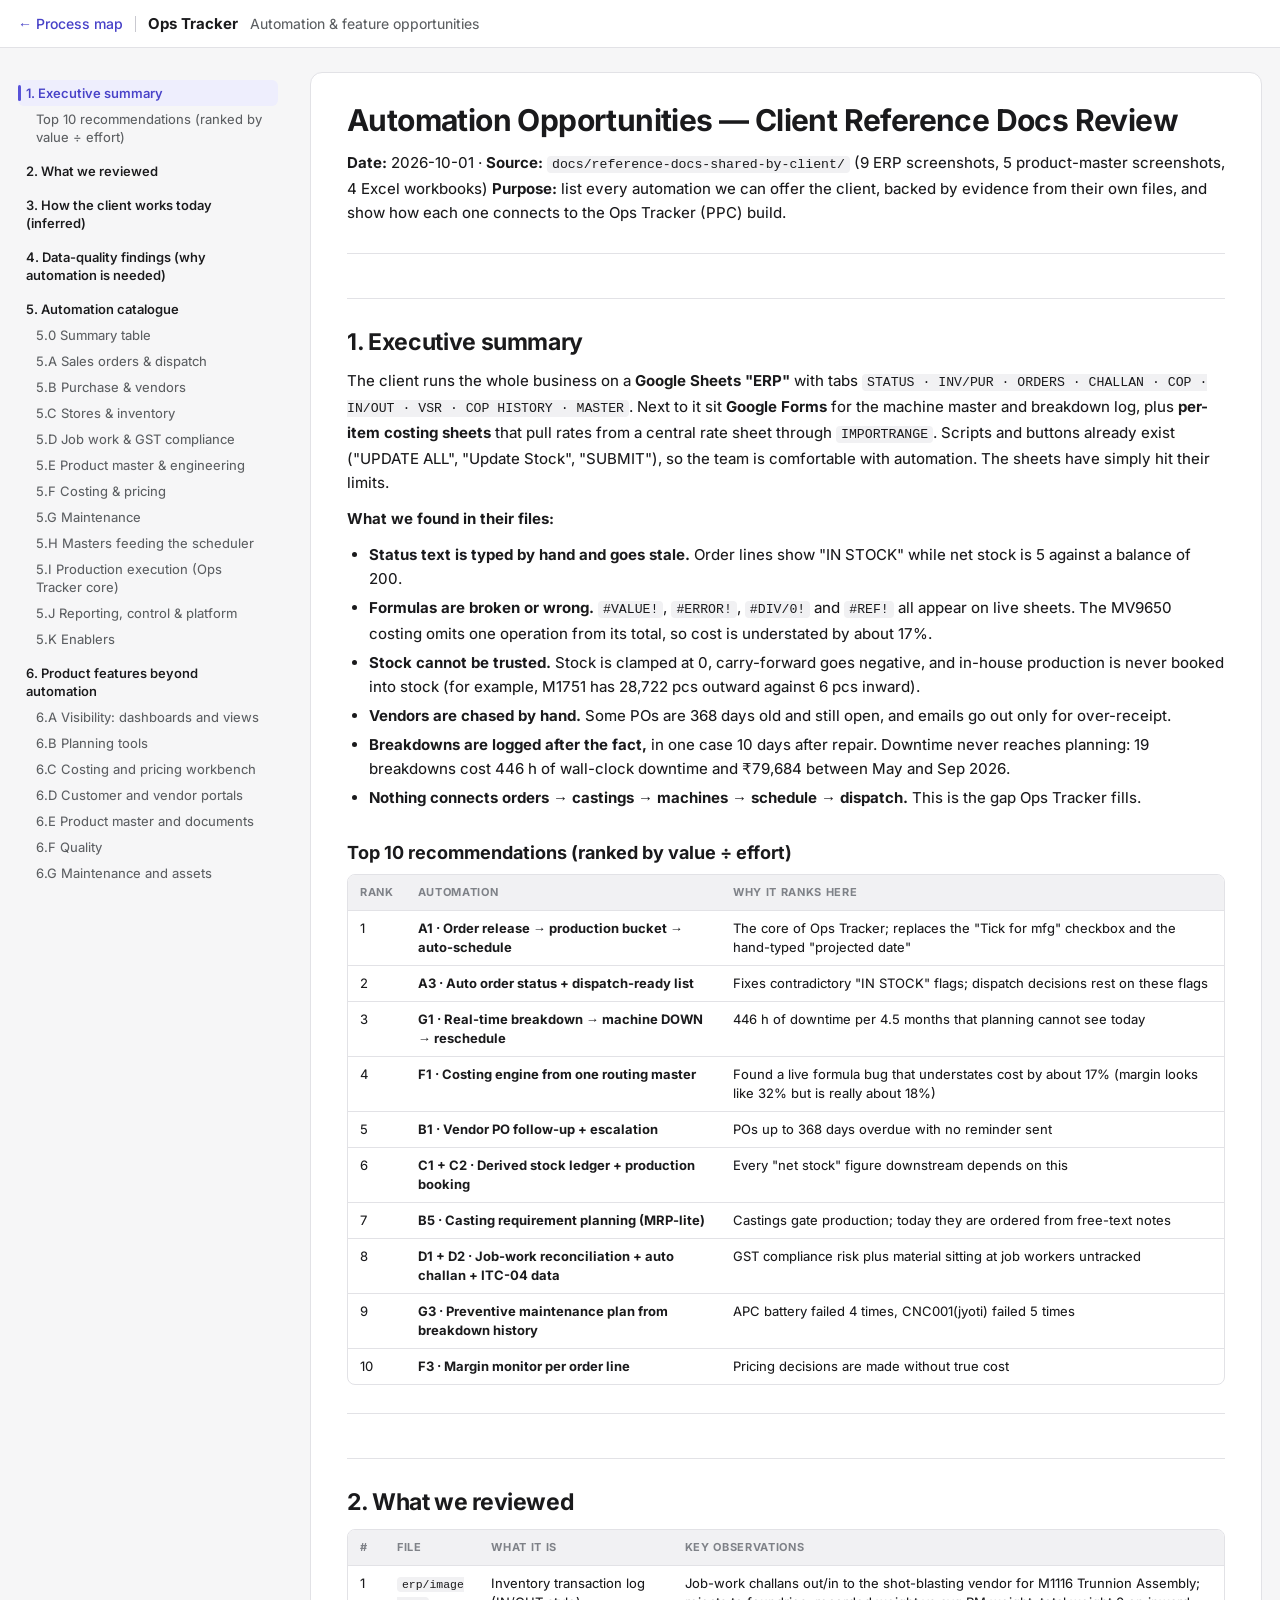
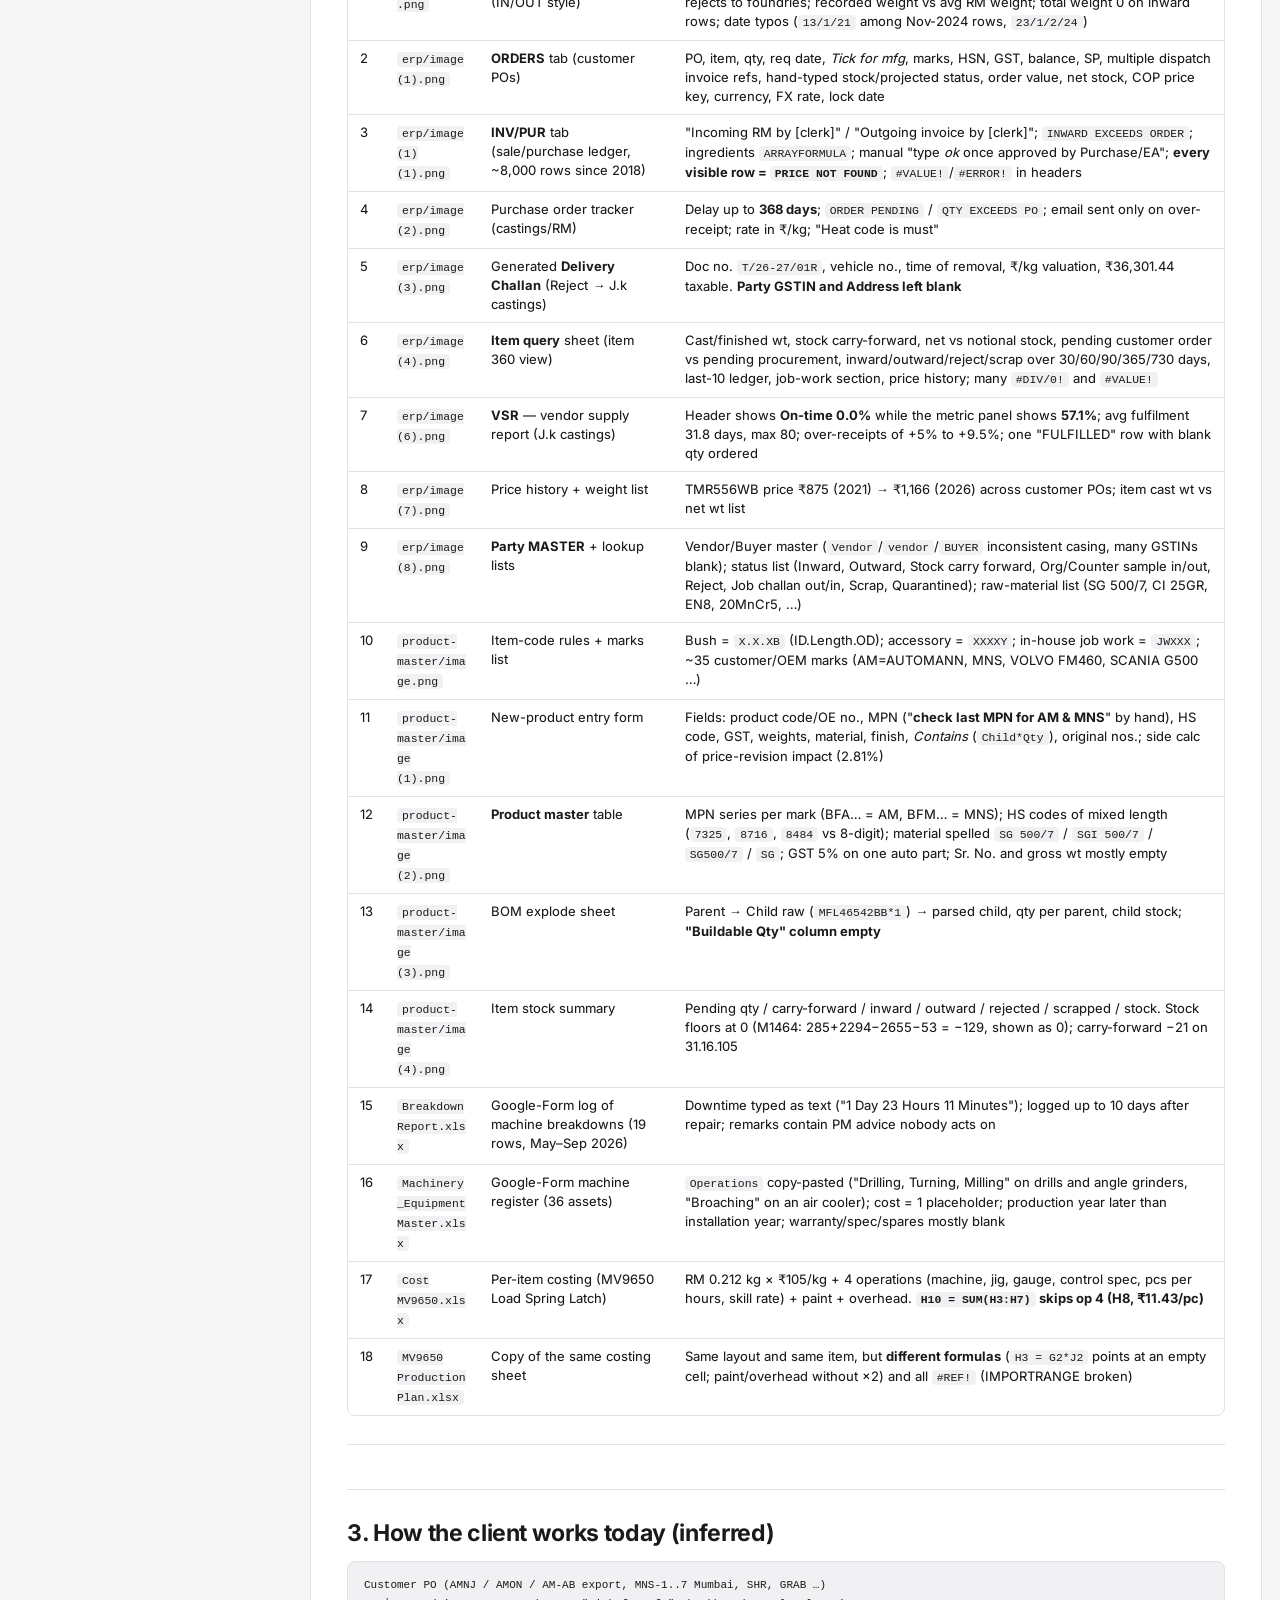
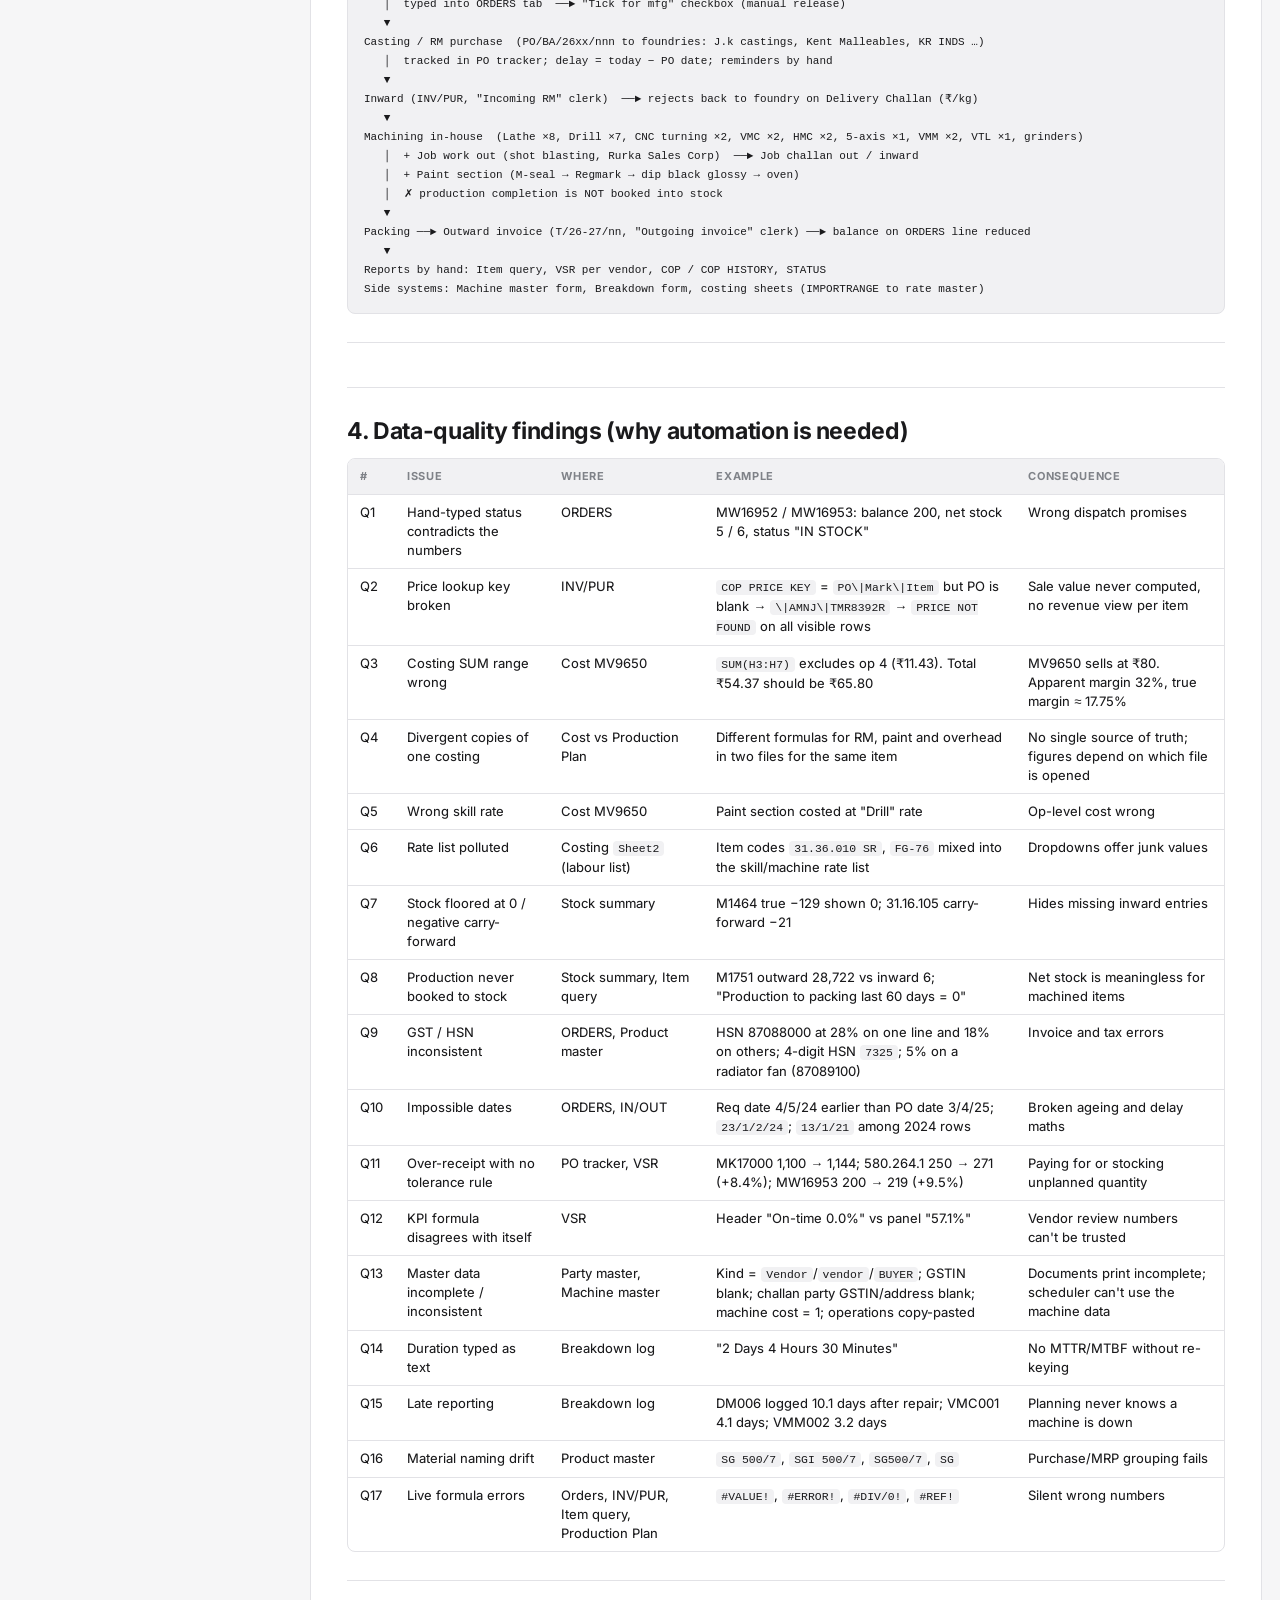
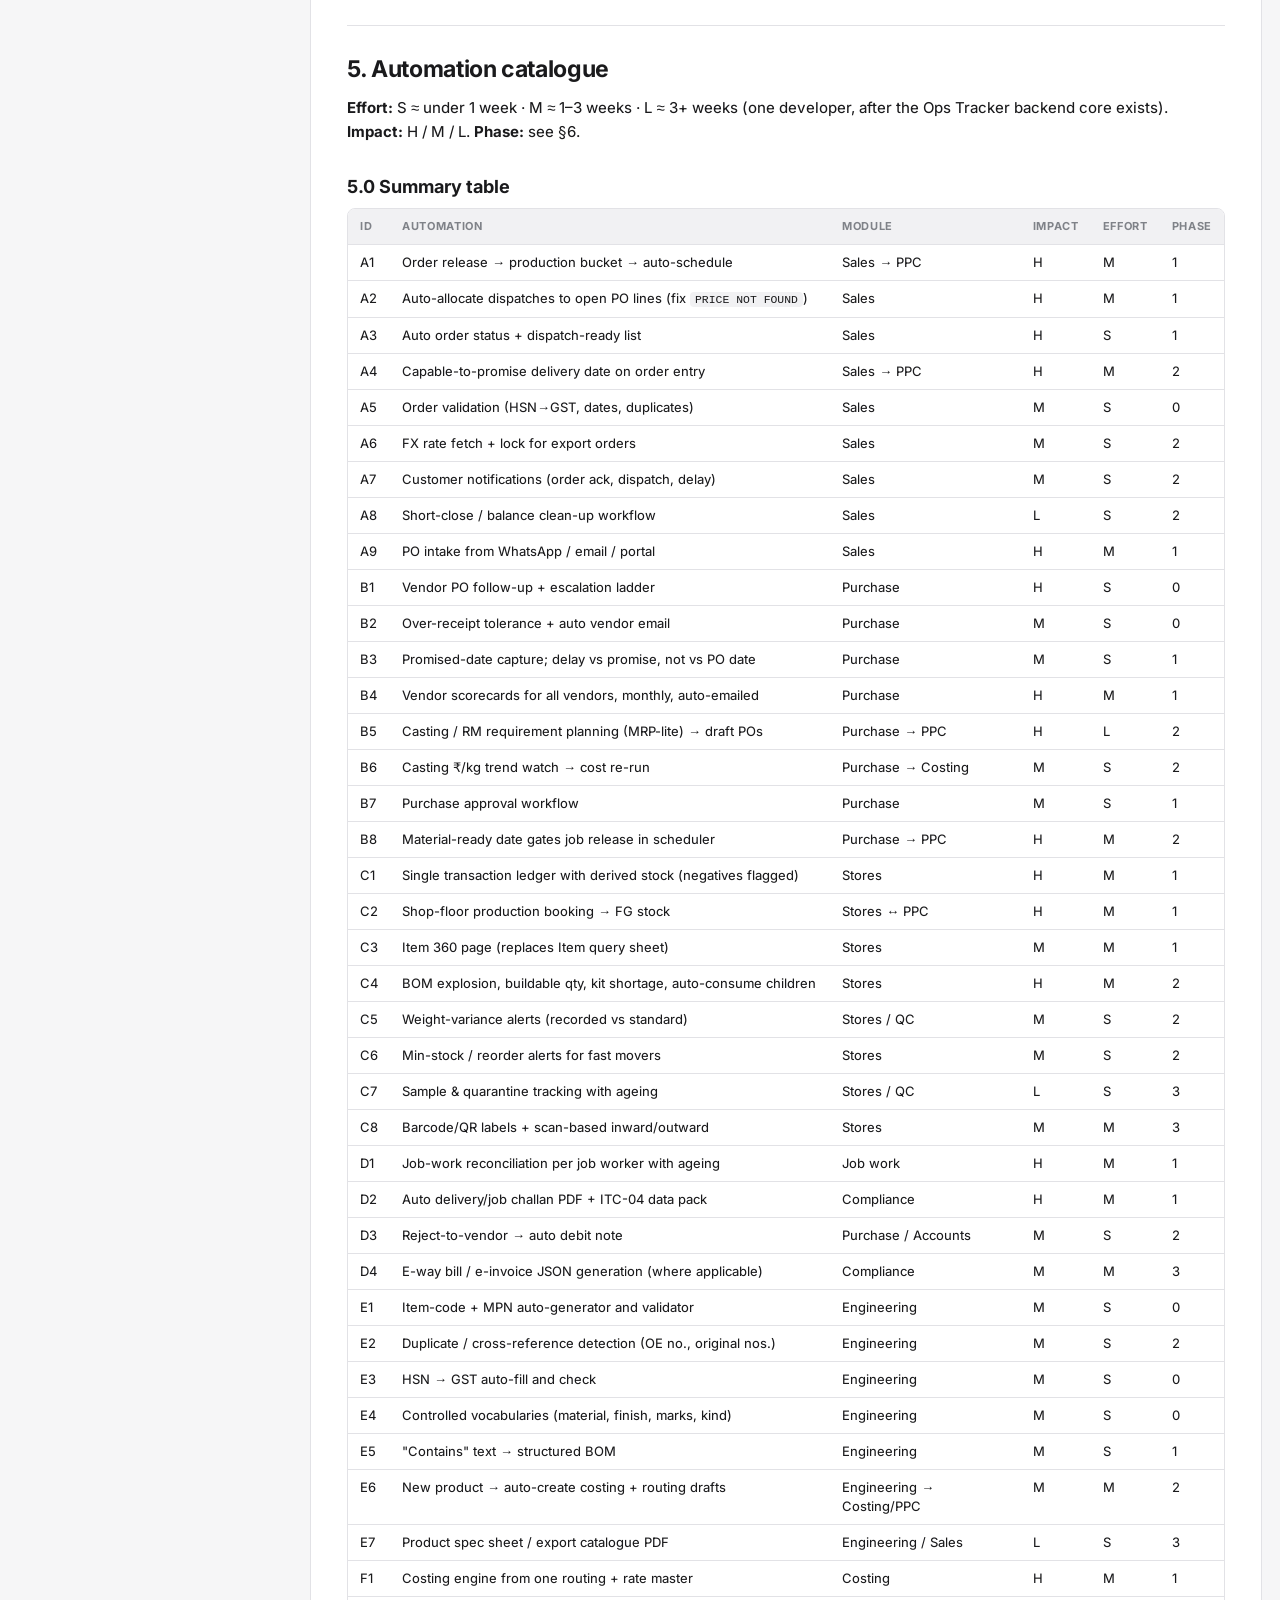
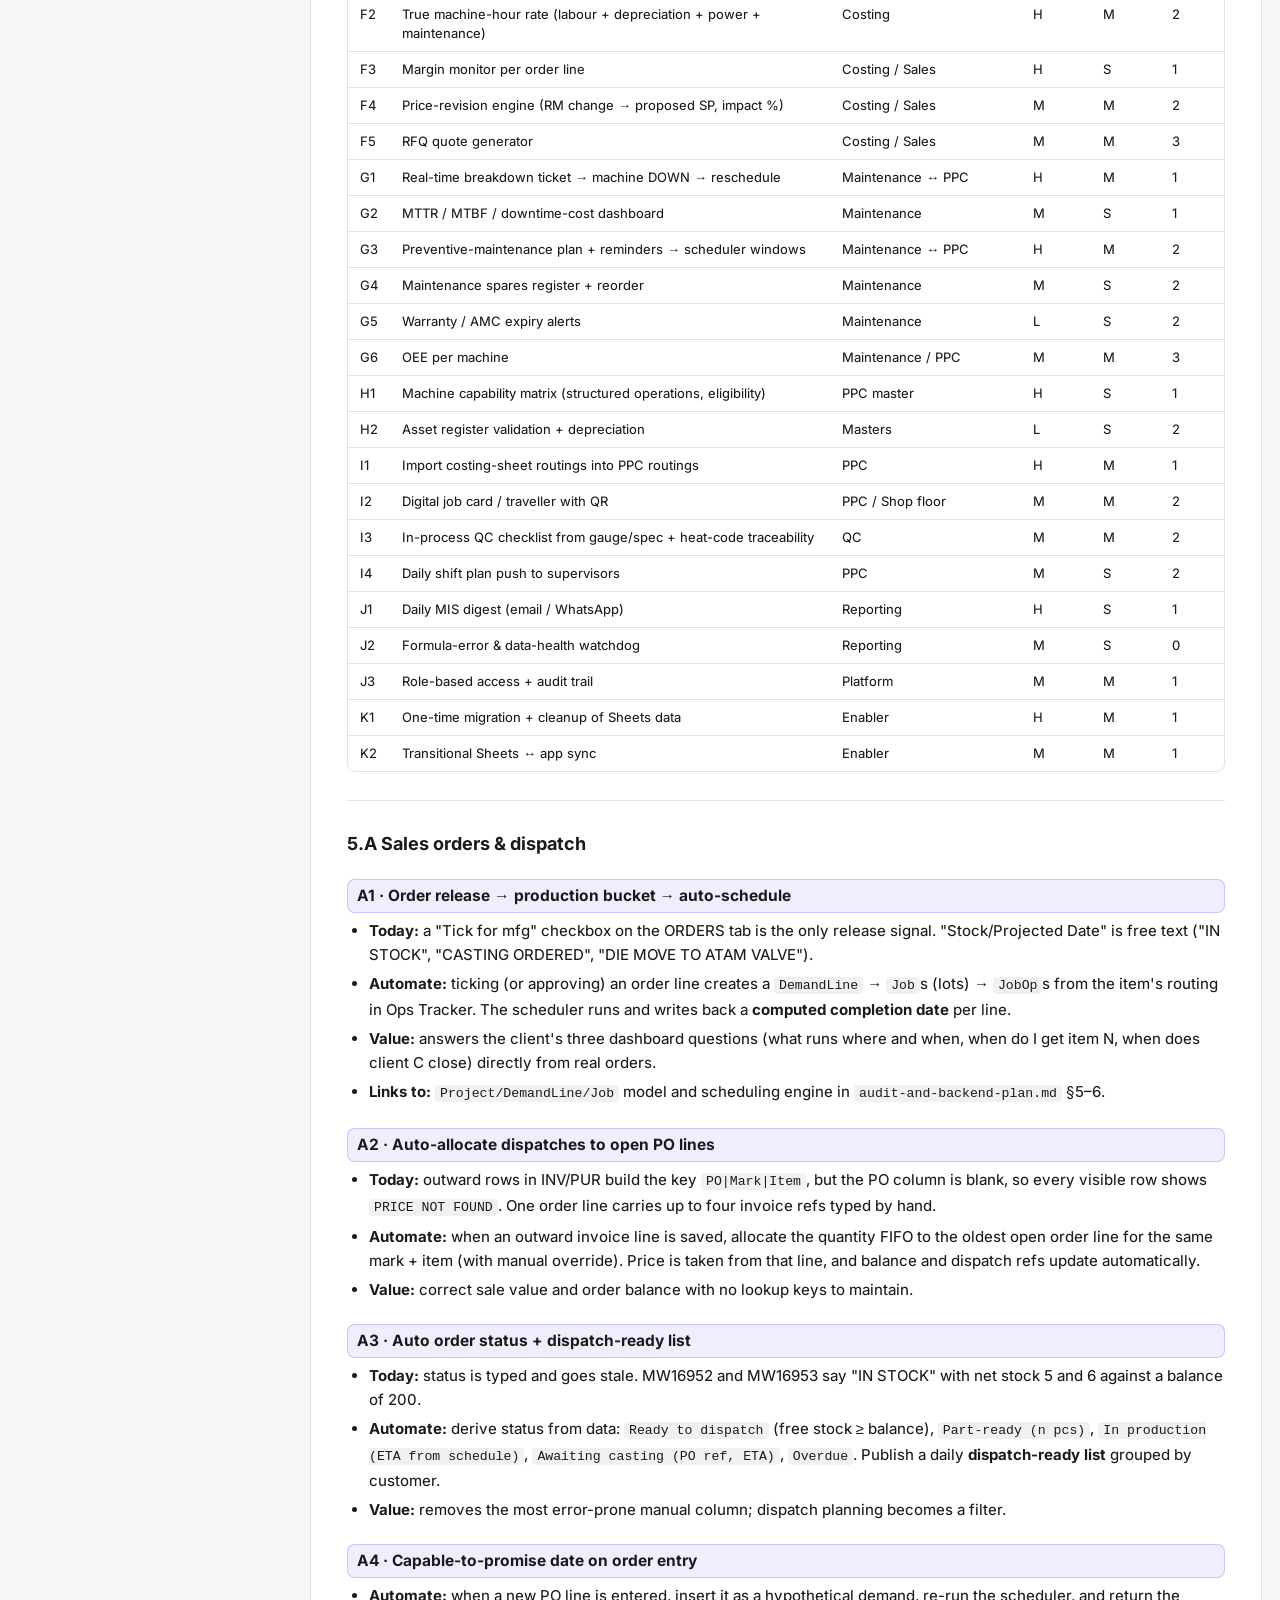
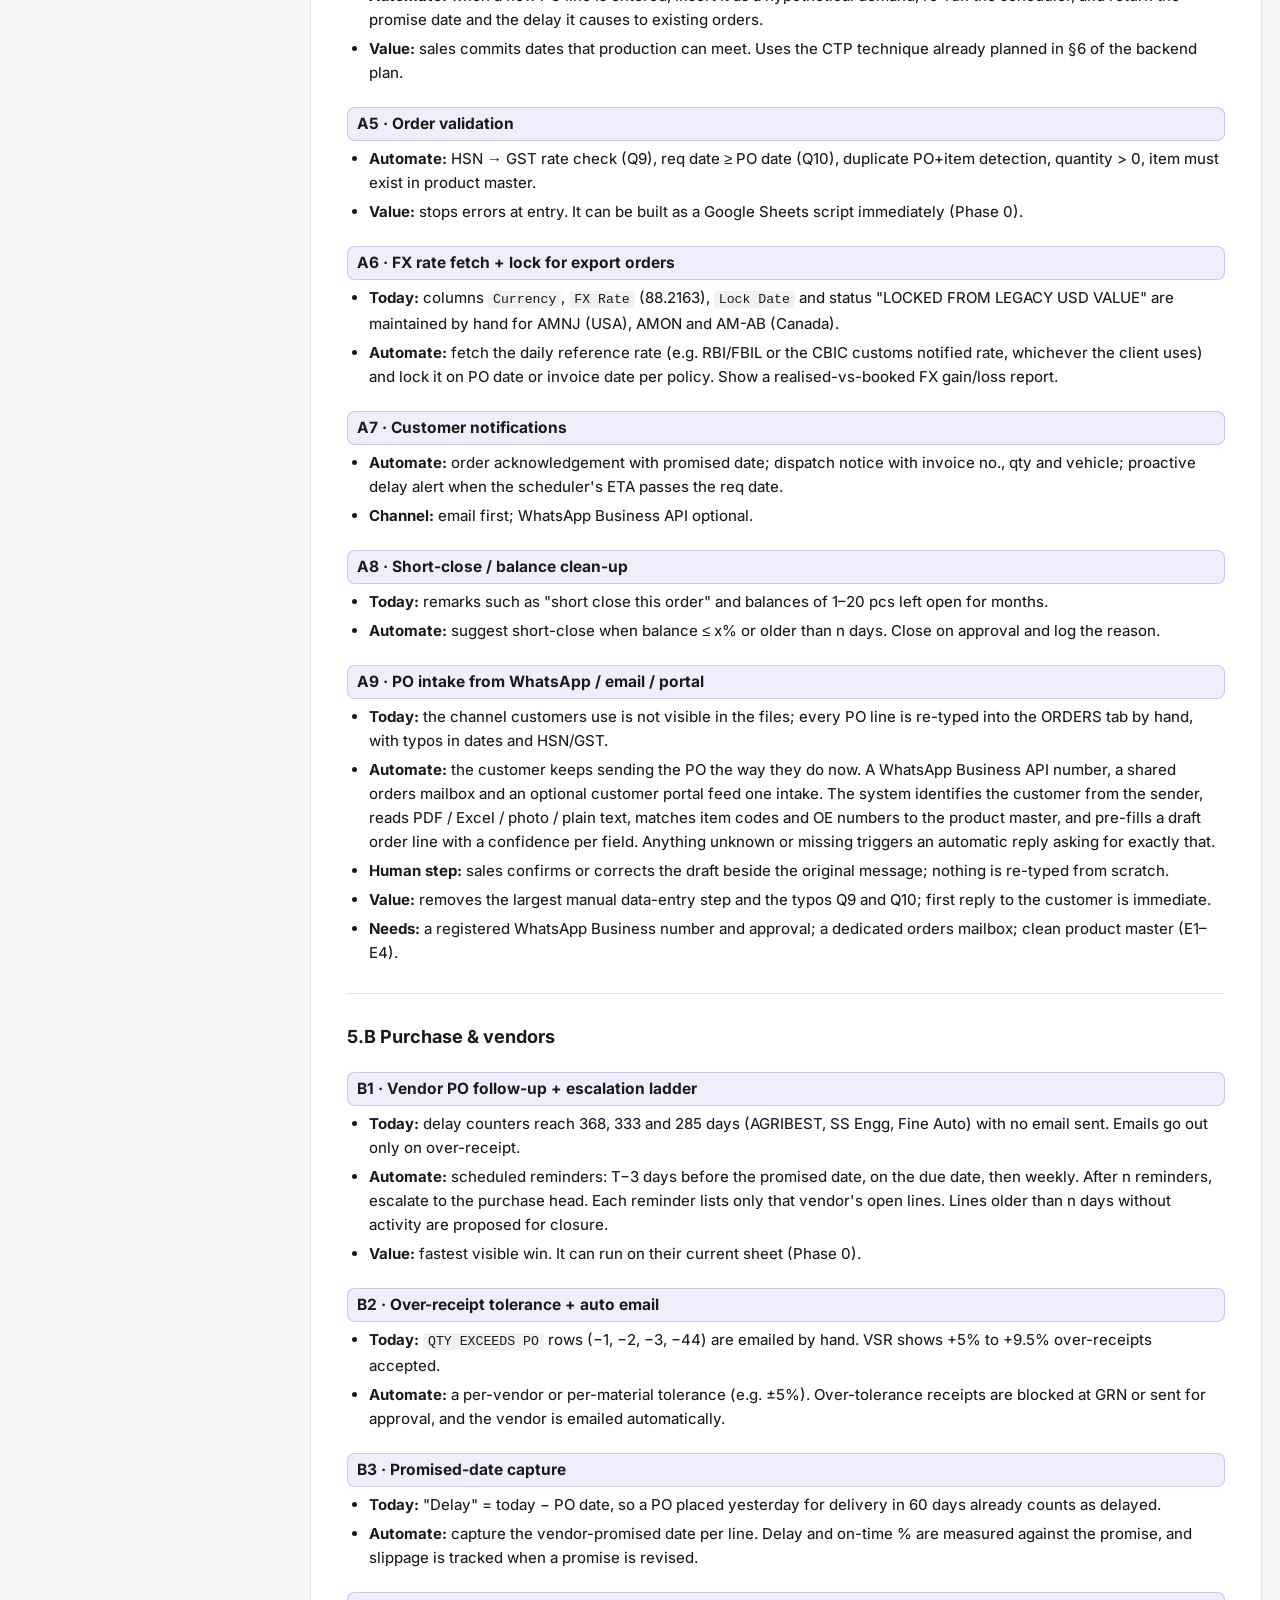
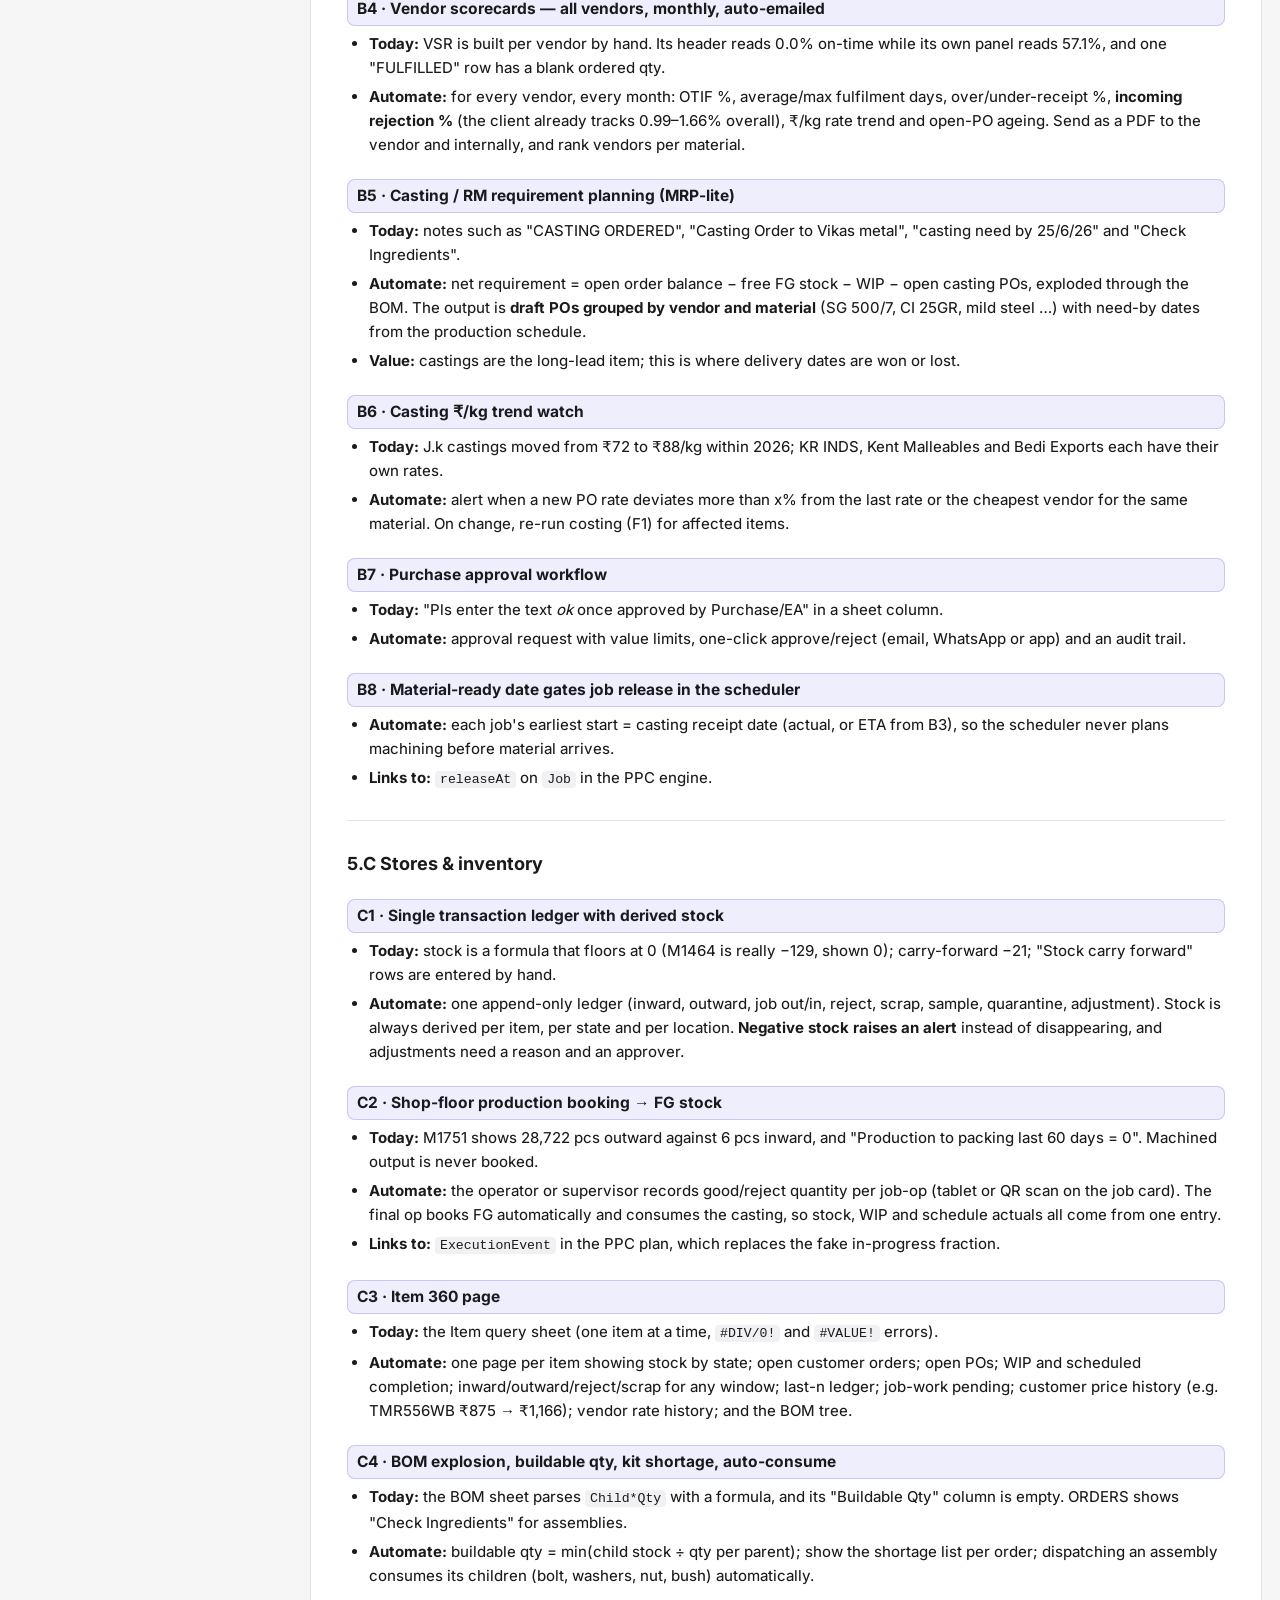
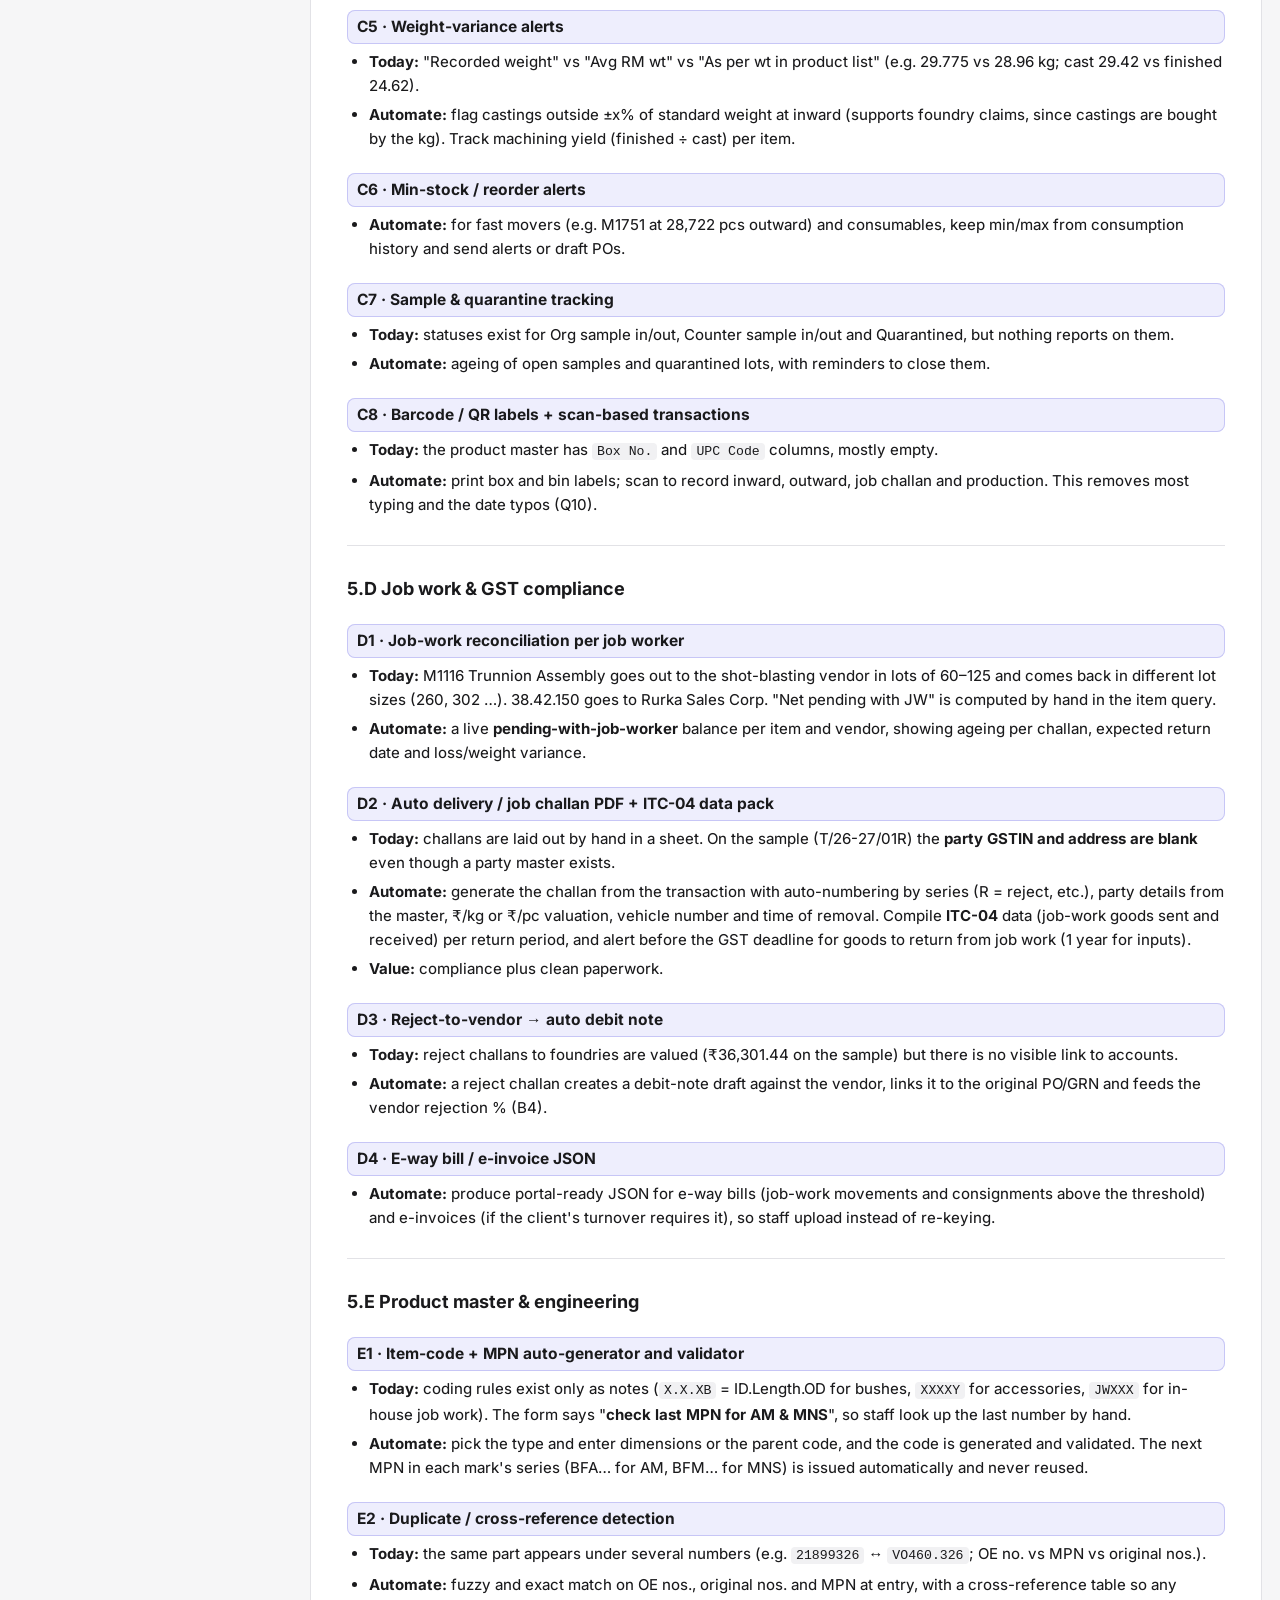
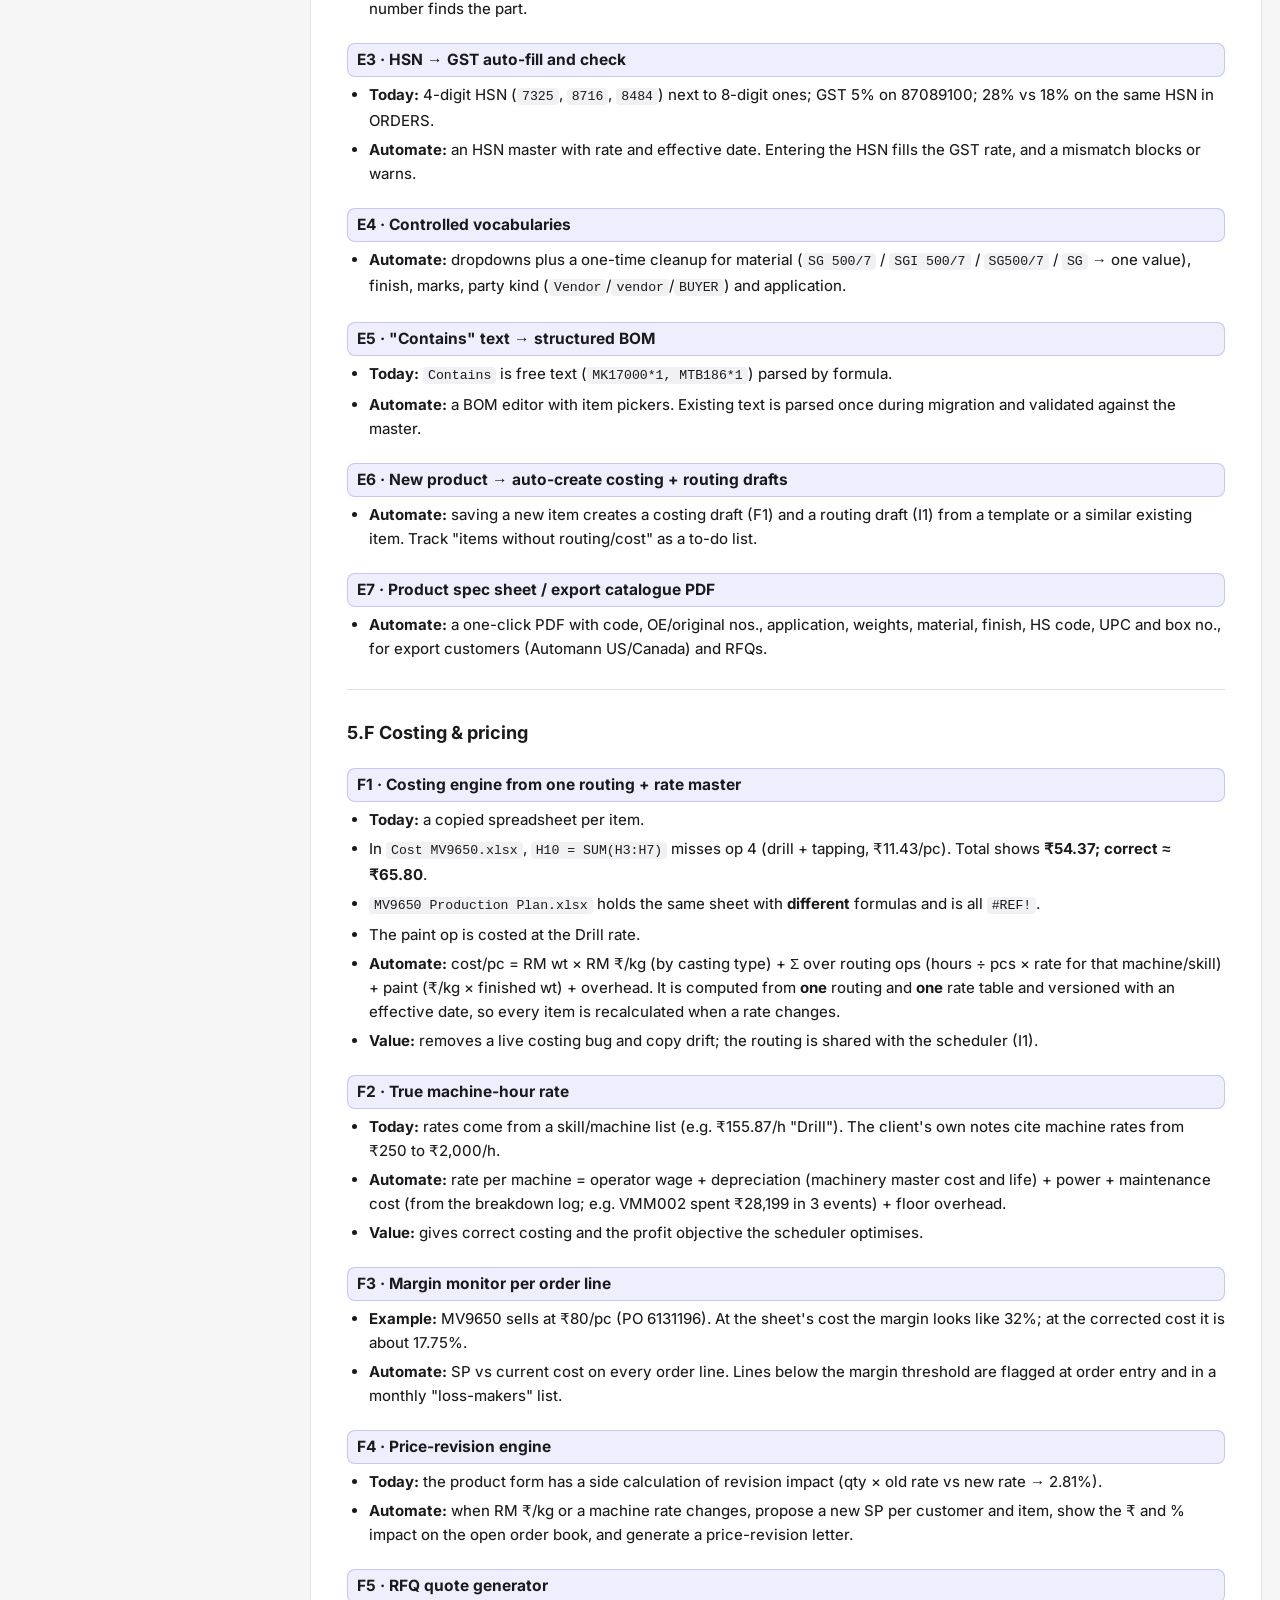
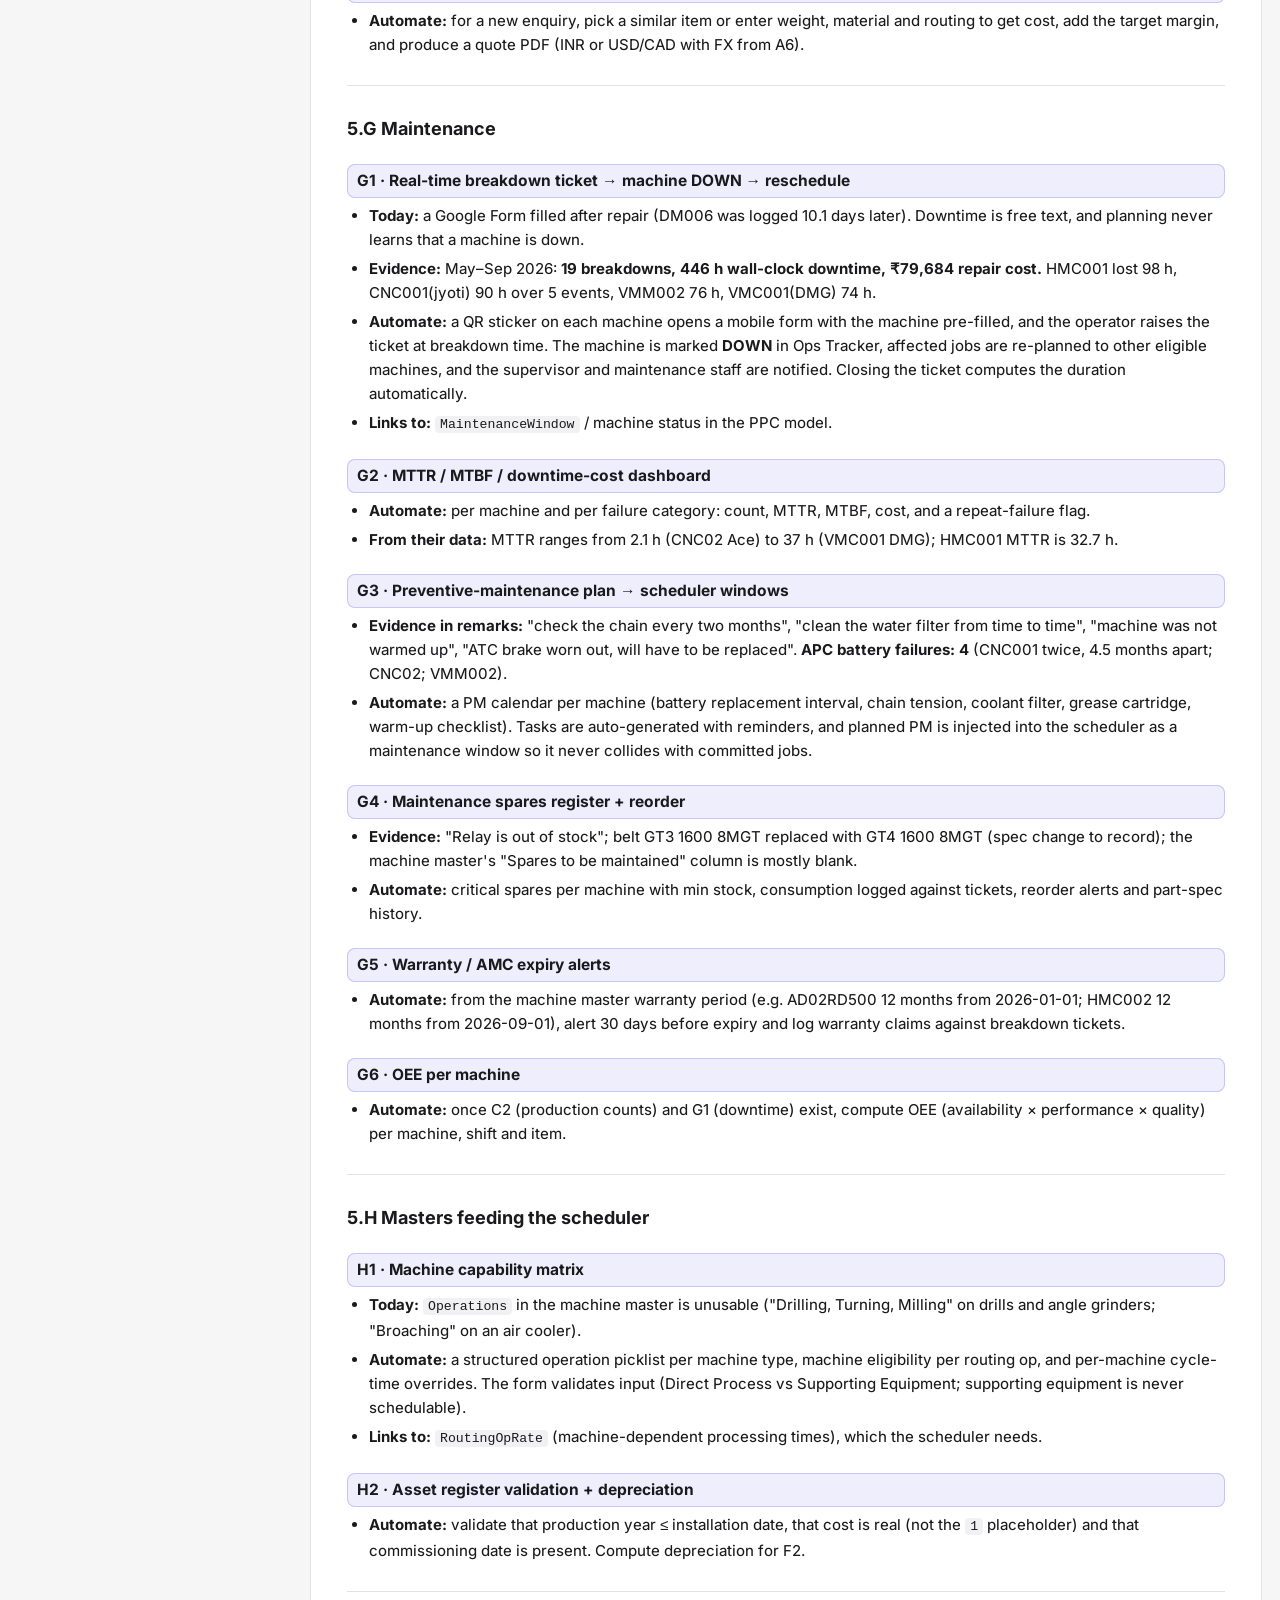
==== commit c1330c8a: "Doc page: highlight active section in the sidebar while scrolling Co-Authored-By: Claude Sonnet 5.5 " ====
--- a/doc.html
+++ b/doc.html
@@ -1343,4 +1343,5 @@
 <li>Can staff keep using sheets during transition (K2), or is a hard cut-over preferred?</li>
 </ol>
 </main></div>
+<script src="doc.js"></script>
 </body></html>
--- a/doc.css
+++ b/doc.css
@@ -39,3 +39,17 @@
 td { padding: 8px 12px; border-bottom: 1px solid rgb(var(--line)); vertical-align: top; }
 tr:last-child td { border-bottom: 0; }
 @media (max-width: 900px) { nav { display: none; } main { padding: 20px 16px 32px; } .wrap { padding: 12px 10px 60px; } }
+
+/* slim themed scrollbars */
+* { scrollbar-width: thin; scrollbar-color: rgb(var(--fg) / .22) transparent; }
+*:hover { scrollbar-color: rgb(var(--fg) / .38) transparent; }
+::-webkit-scrollbar { width: 8px; height: 8px; }
+::-webkit-scrollbar-track, ::-webkit-scrollbar-corner { background: transparent; }
+::-webkit-scrollbar-thumb { background: rgb(var(--fg) / .22); border-radius: 999px; border: 2px solid transparent; background-clip: content-box; }
+::-webkit-scrollbar-thumb:hover { background: rgb(var(--fg) / .4); background-clip: content-box; }
+::-webkit-scrollbar-button { display: none; }
+
+/* scrollspy: active section */
+nav a { position: relative; transition: background .12s, color .12s; }
+nav a.active { background: rgb(var(--accent-soft)); color: rgb(var(--accent-fg)); font-weight: 570; }
+nav a.active::before { content: ''; position: absolute; left: 0; top: 5px; bottom: 5px; width: 3px; border-radius: 2px; background: rgb(var(--accent)); }
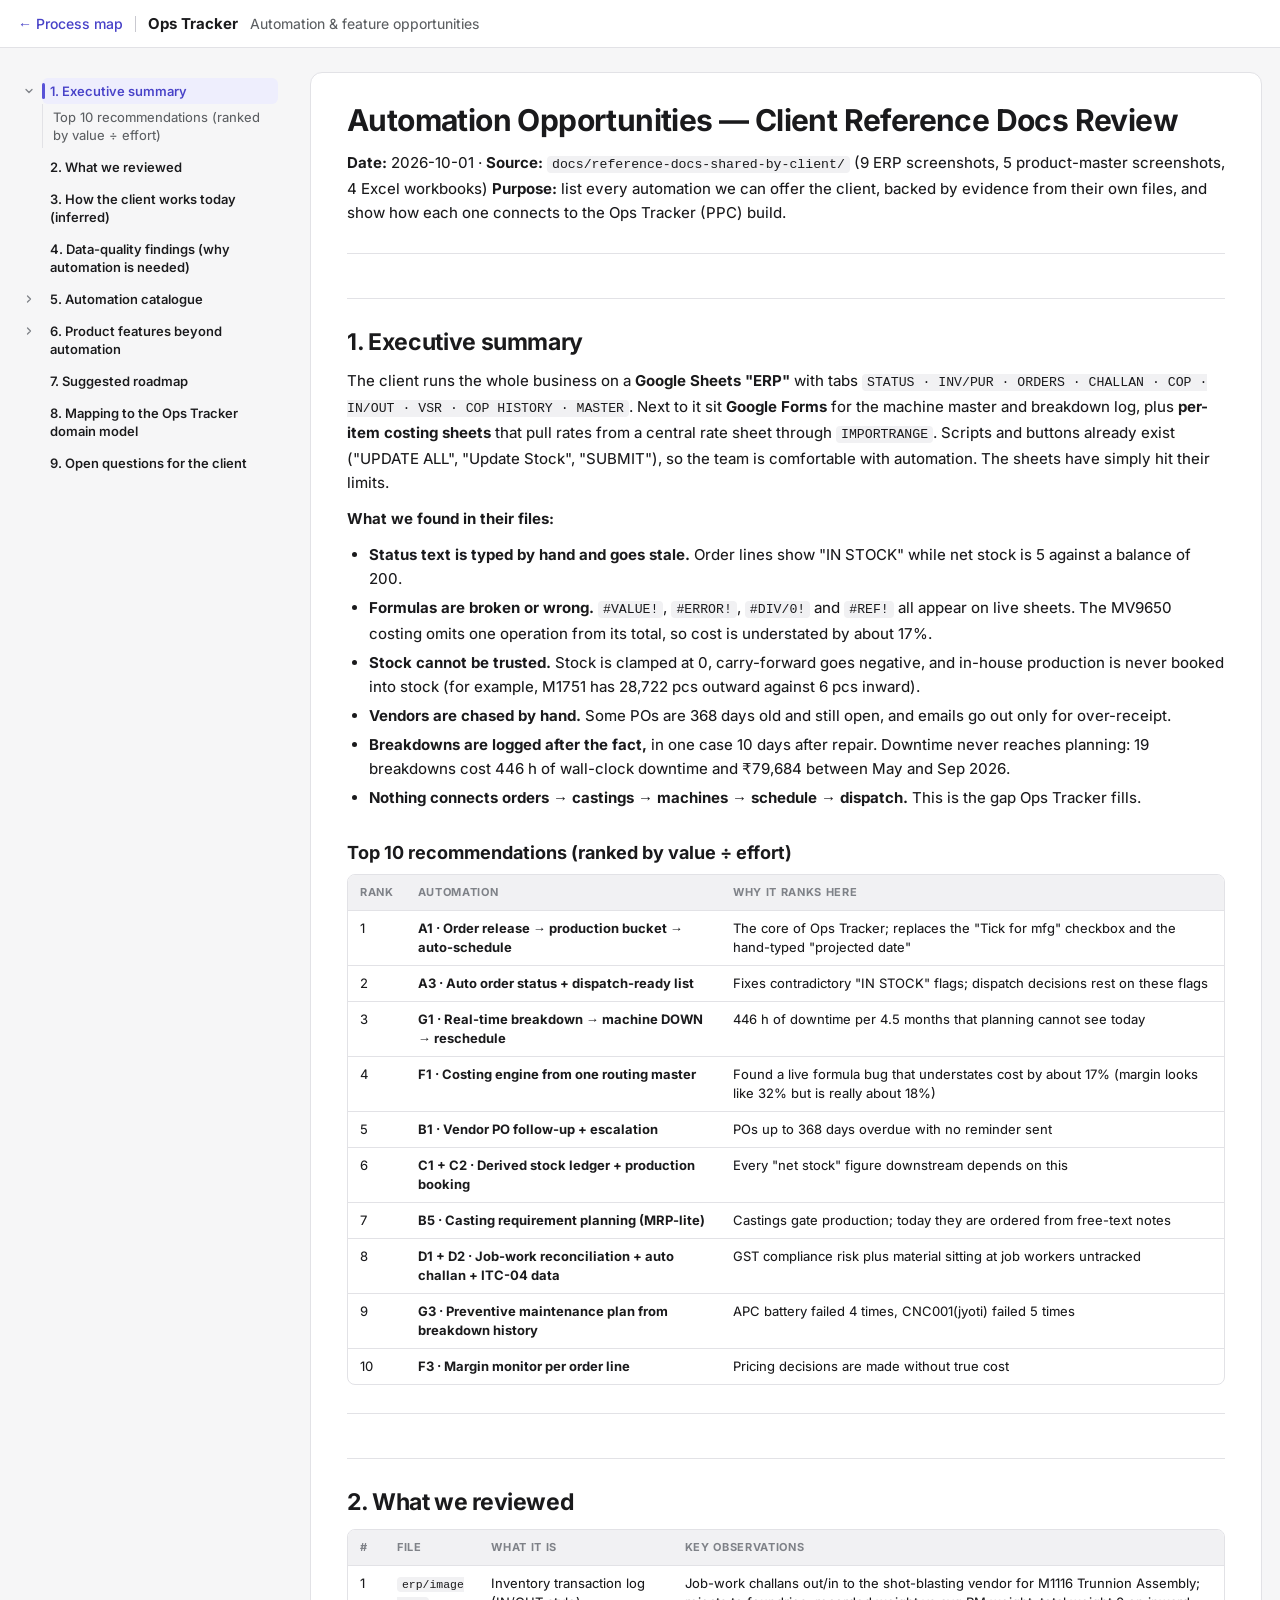
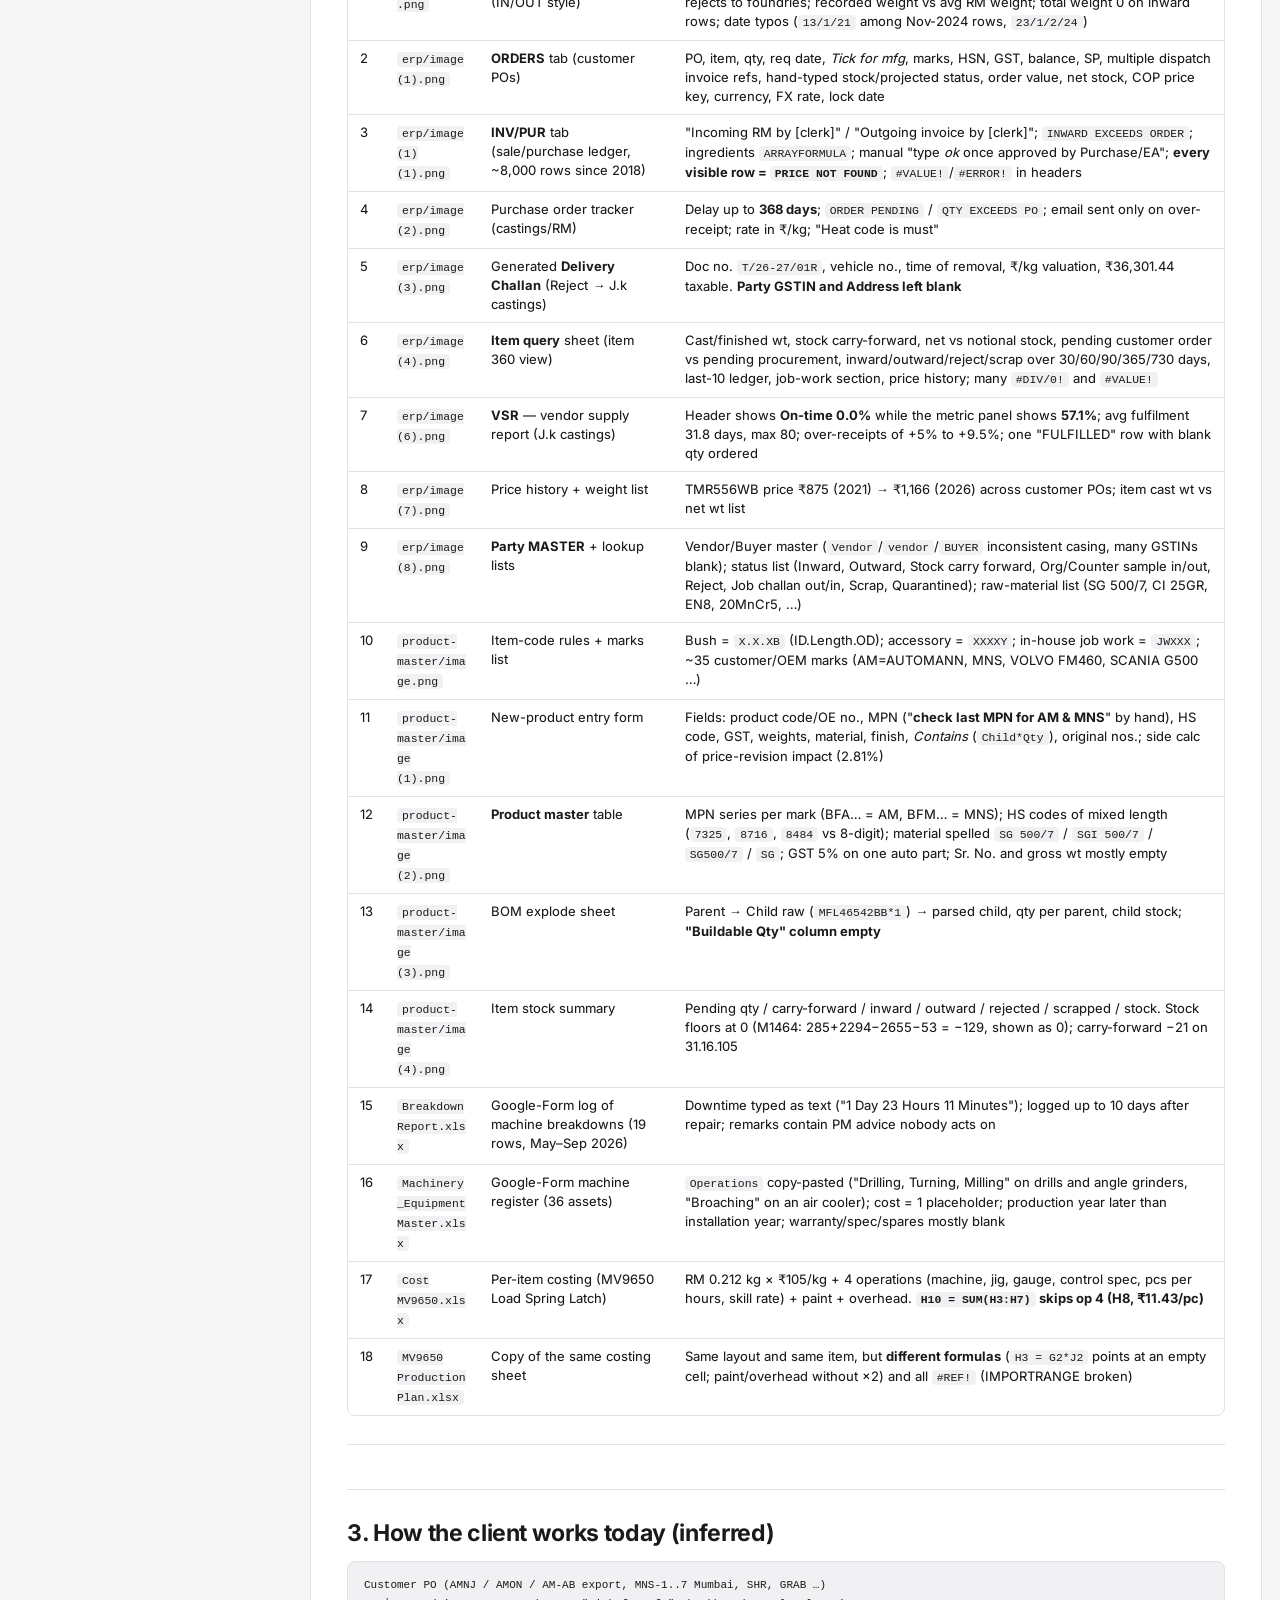
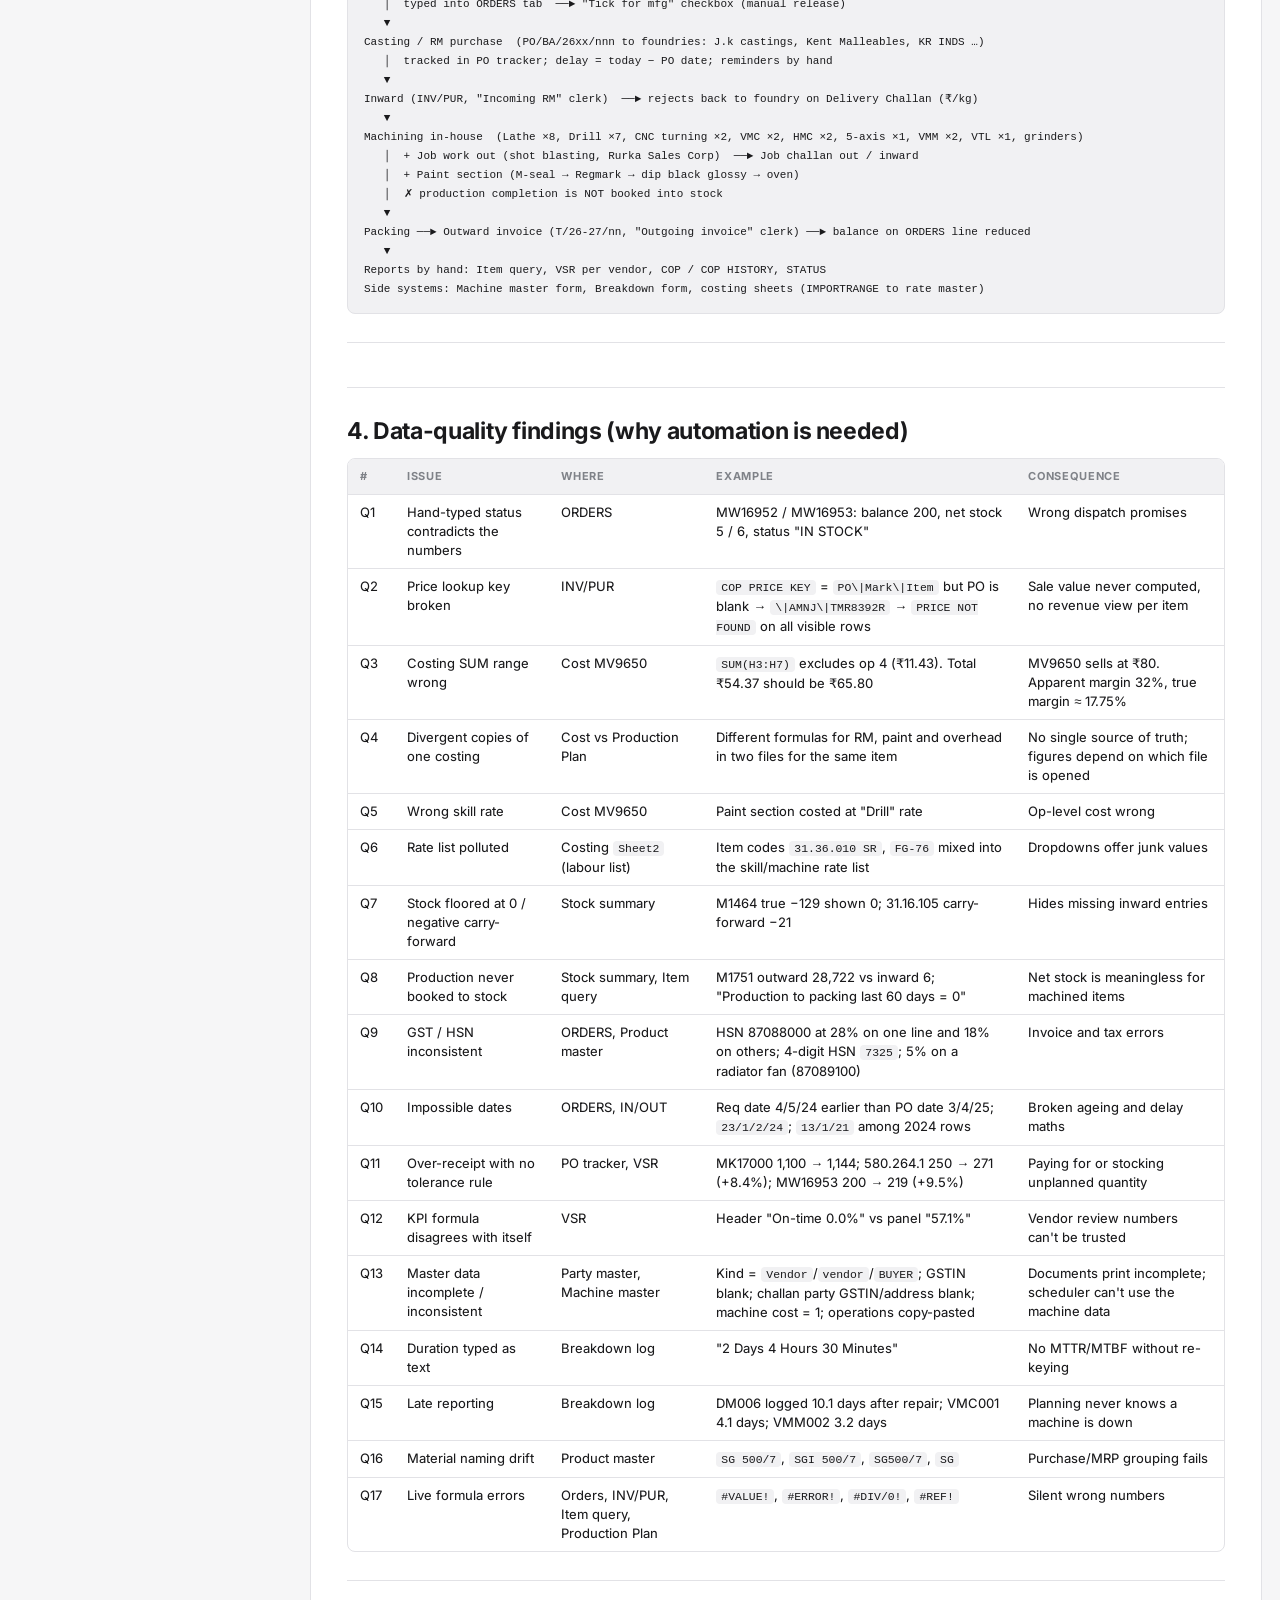
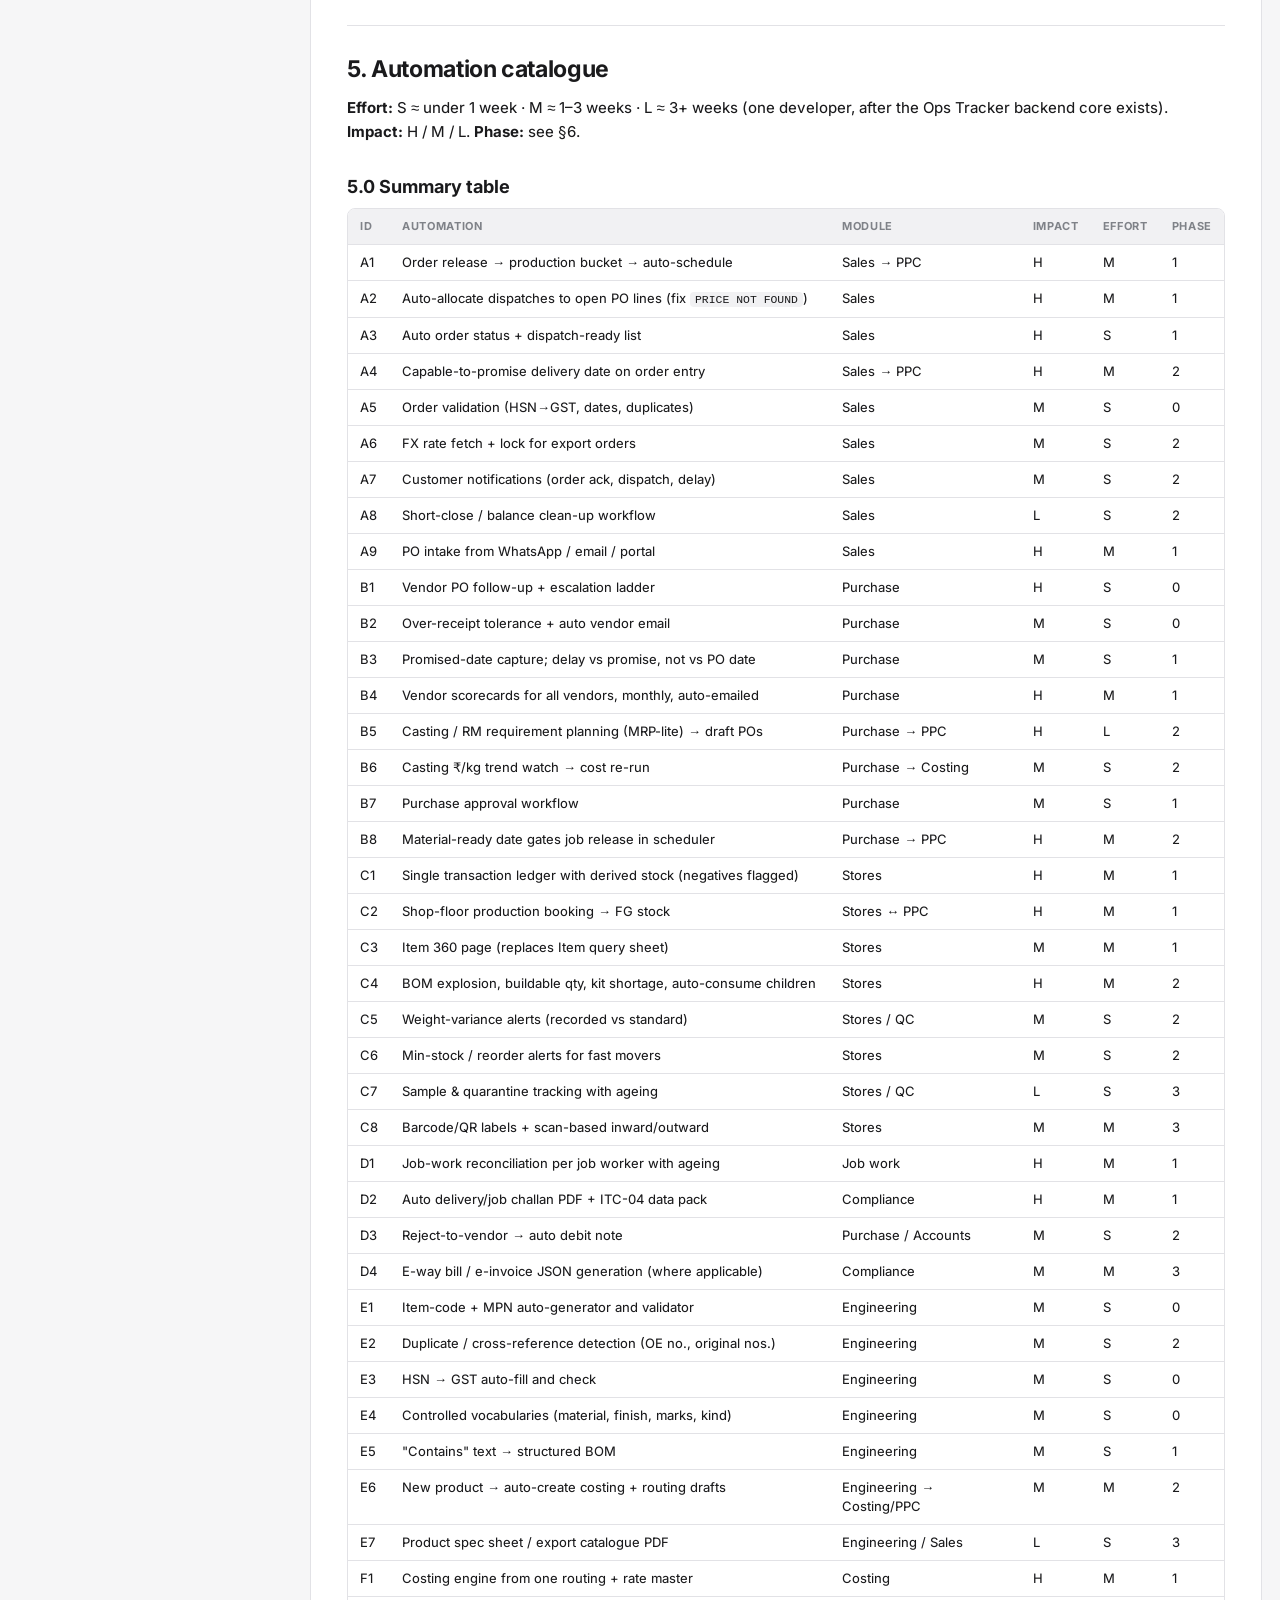
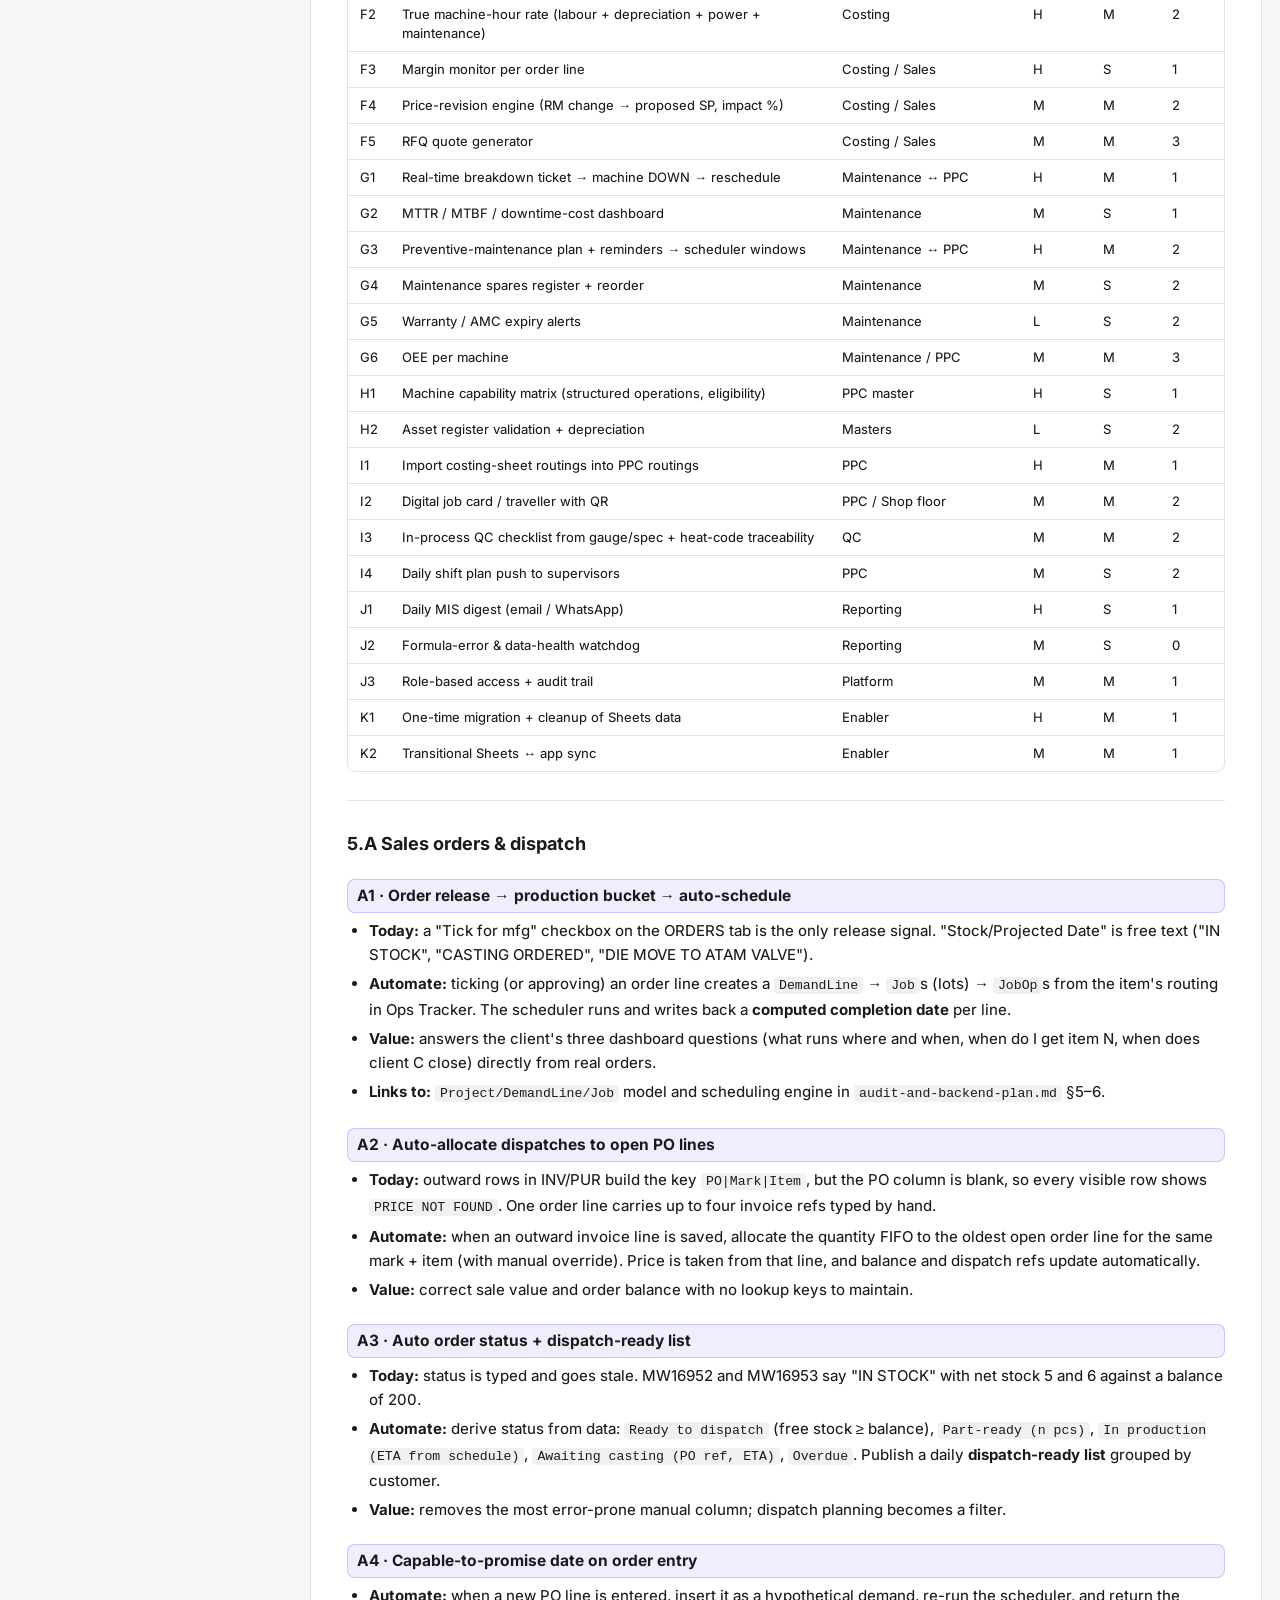
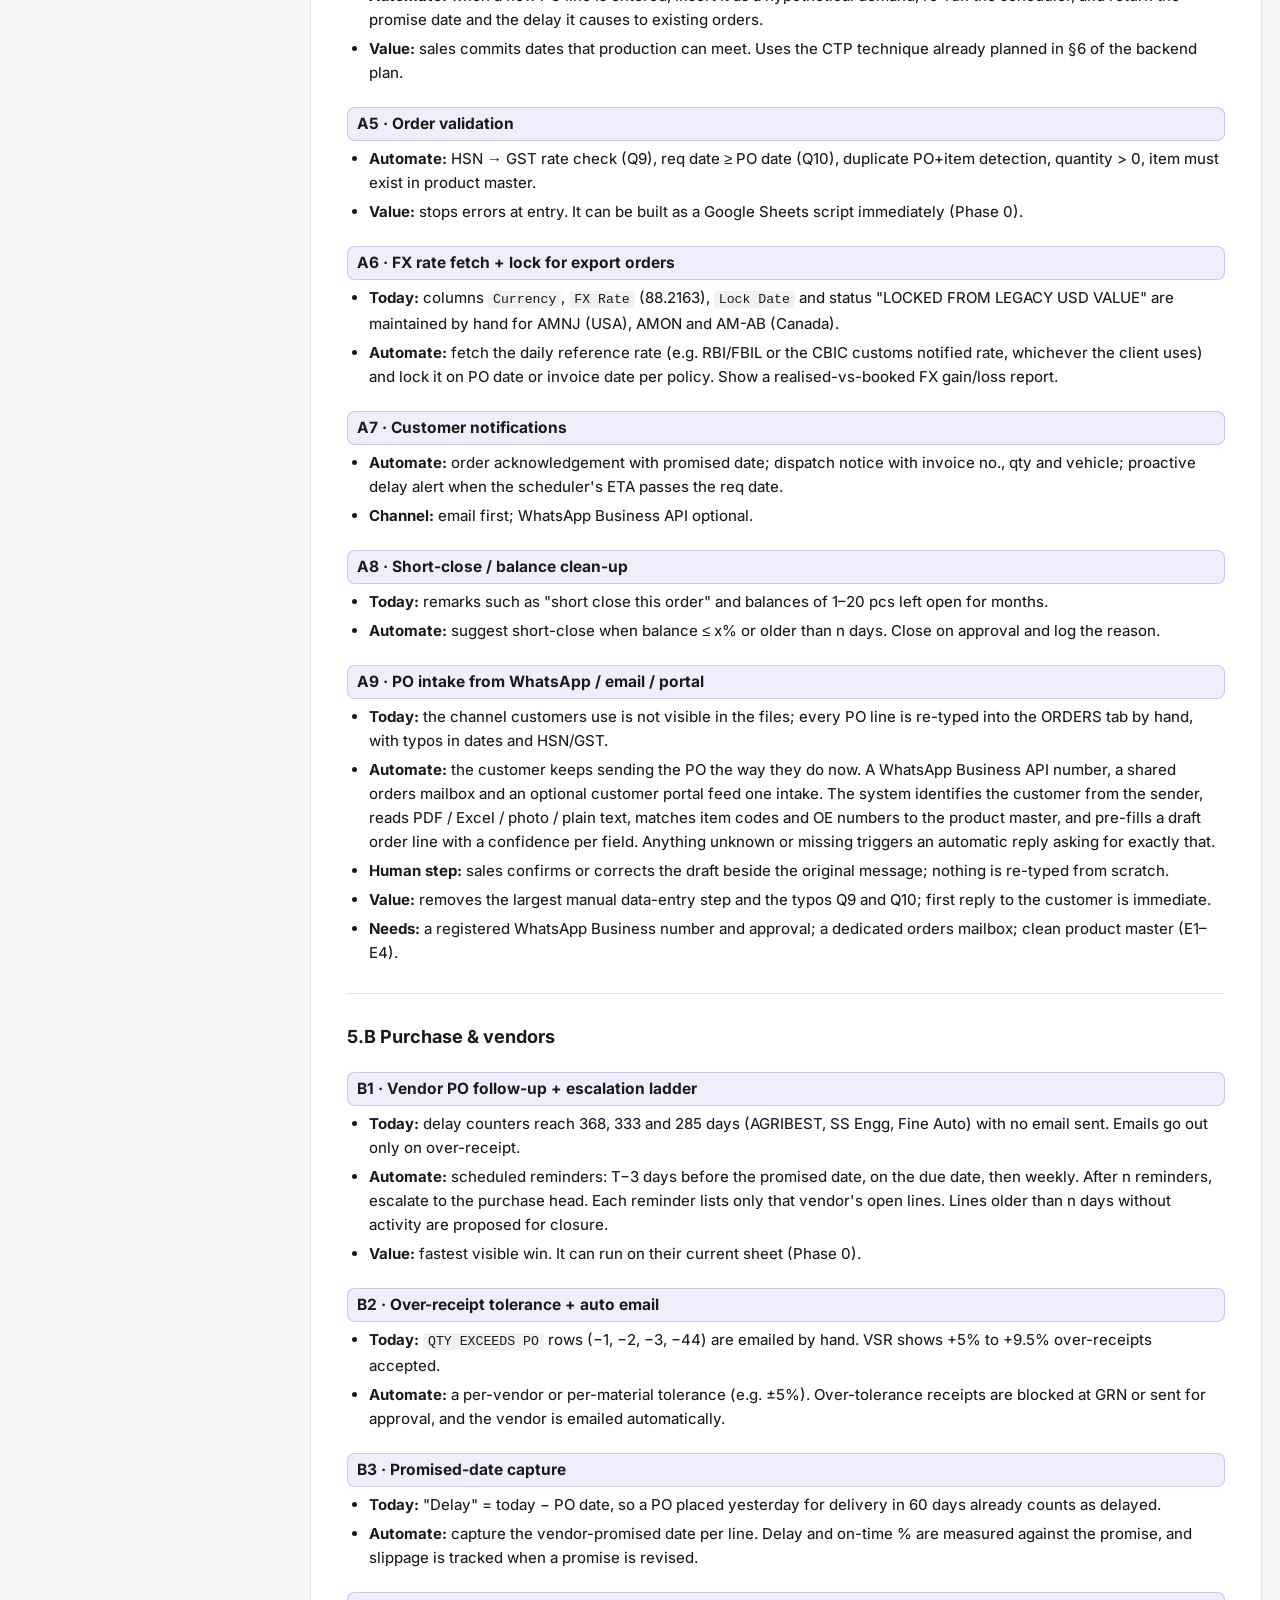
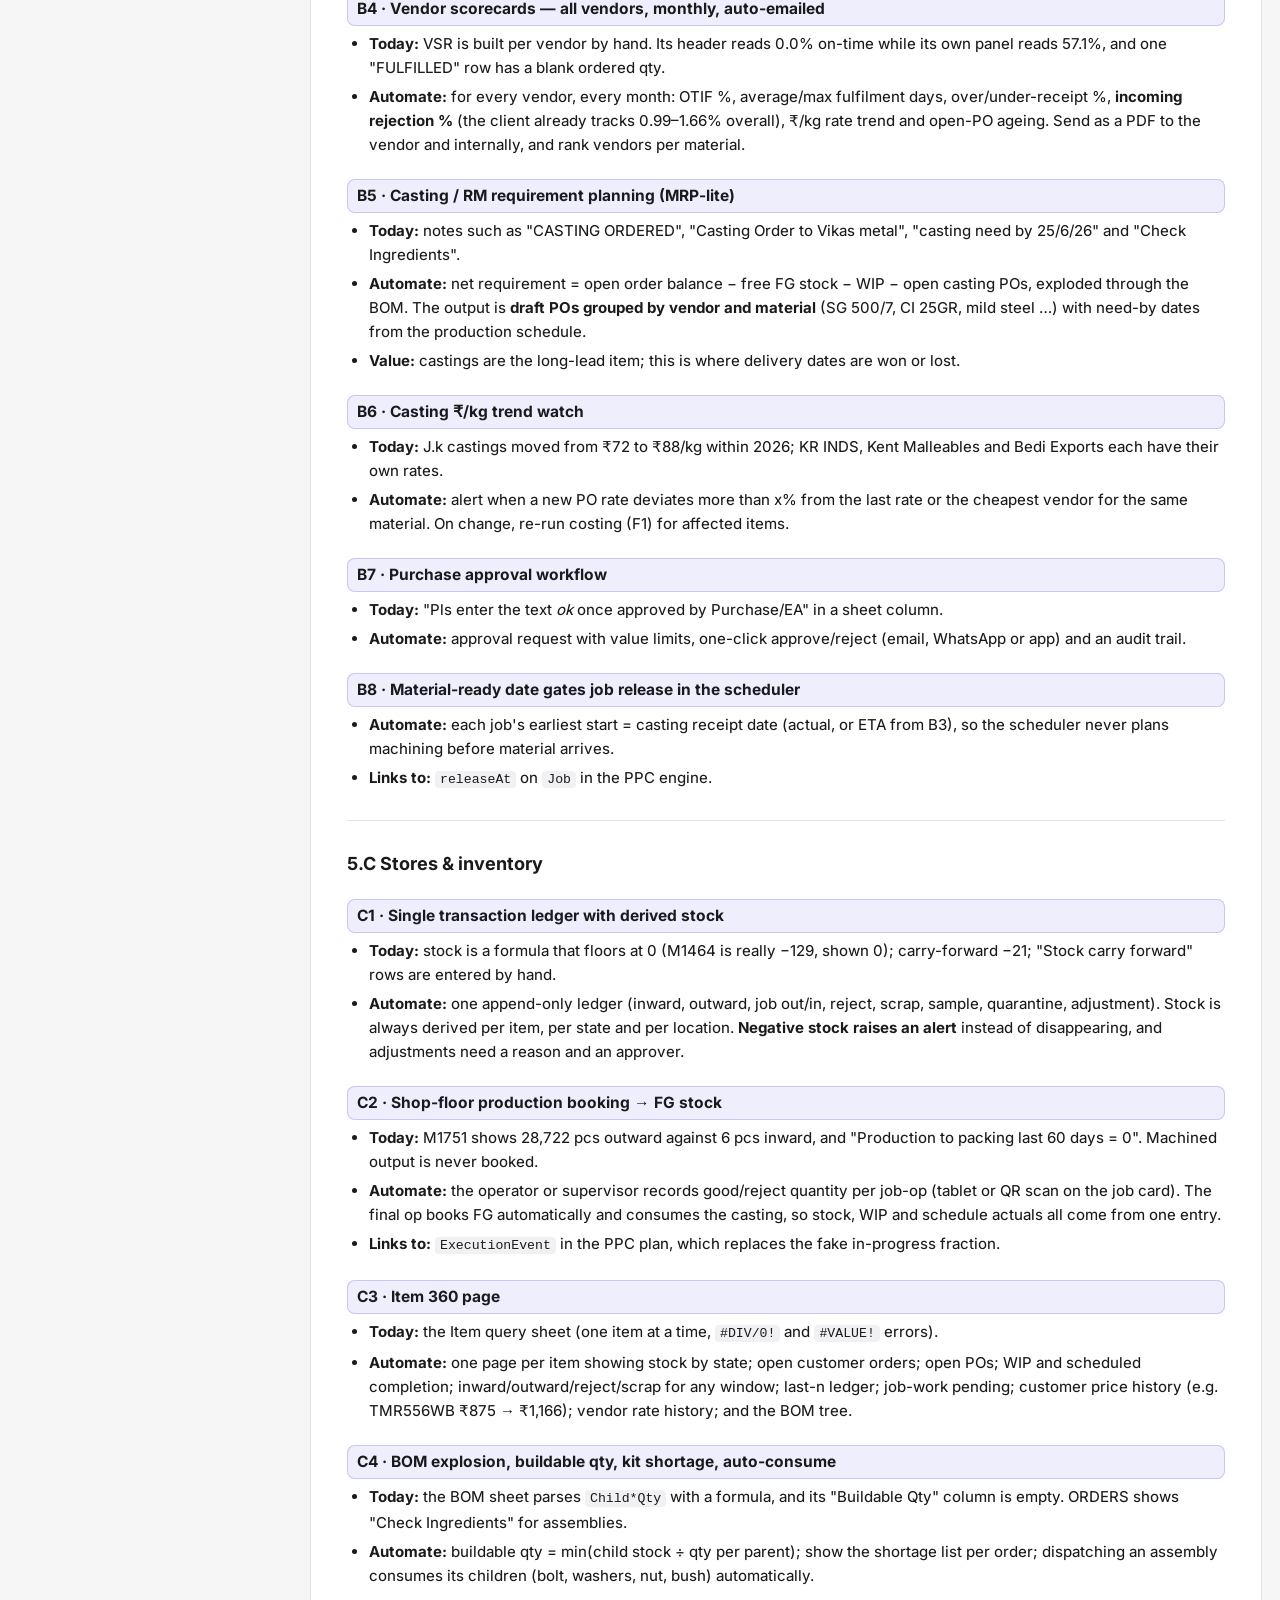
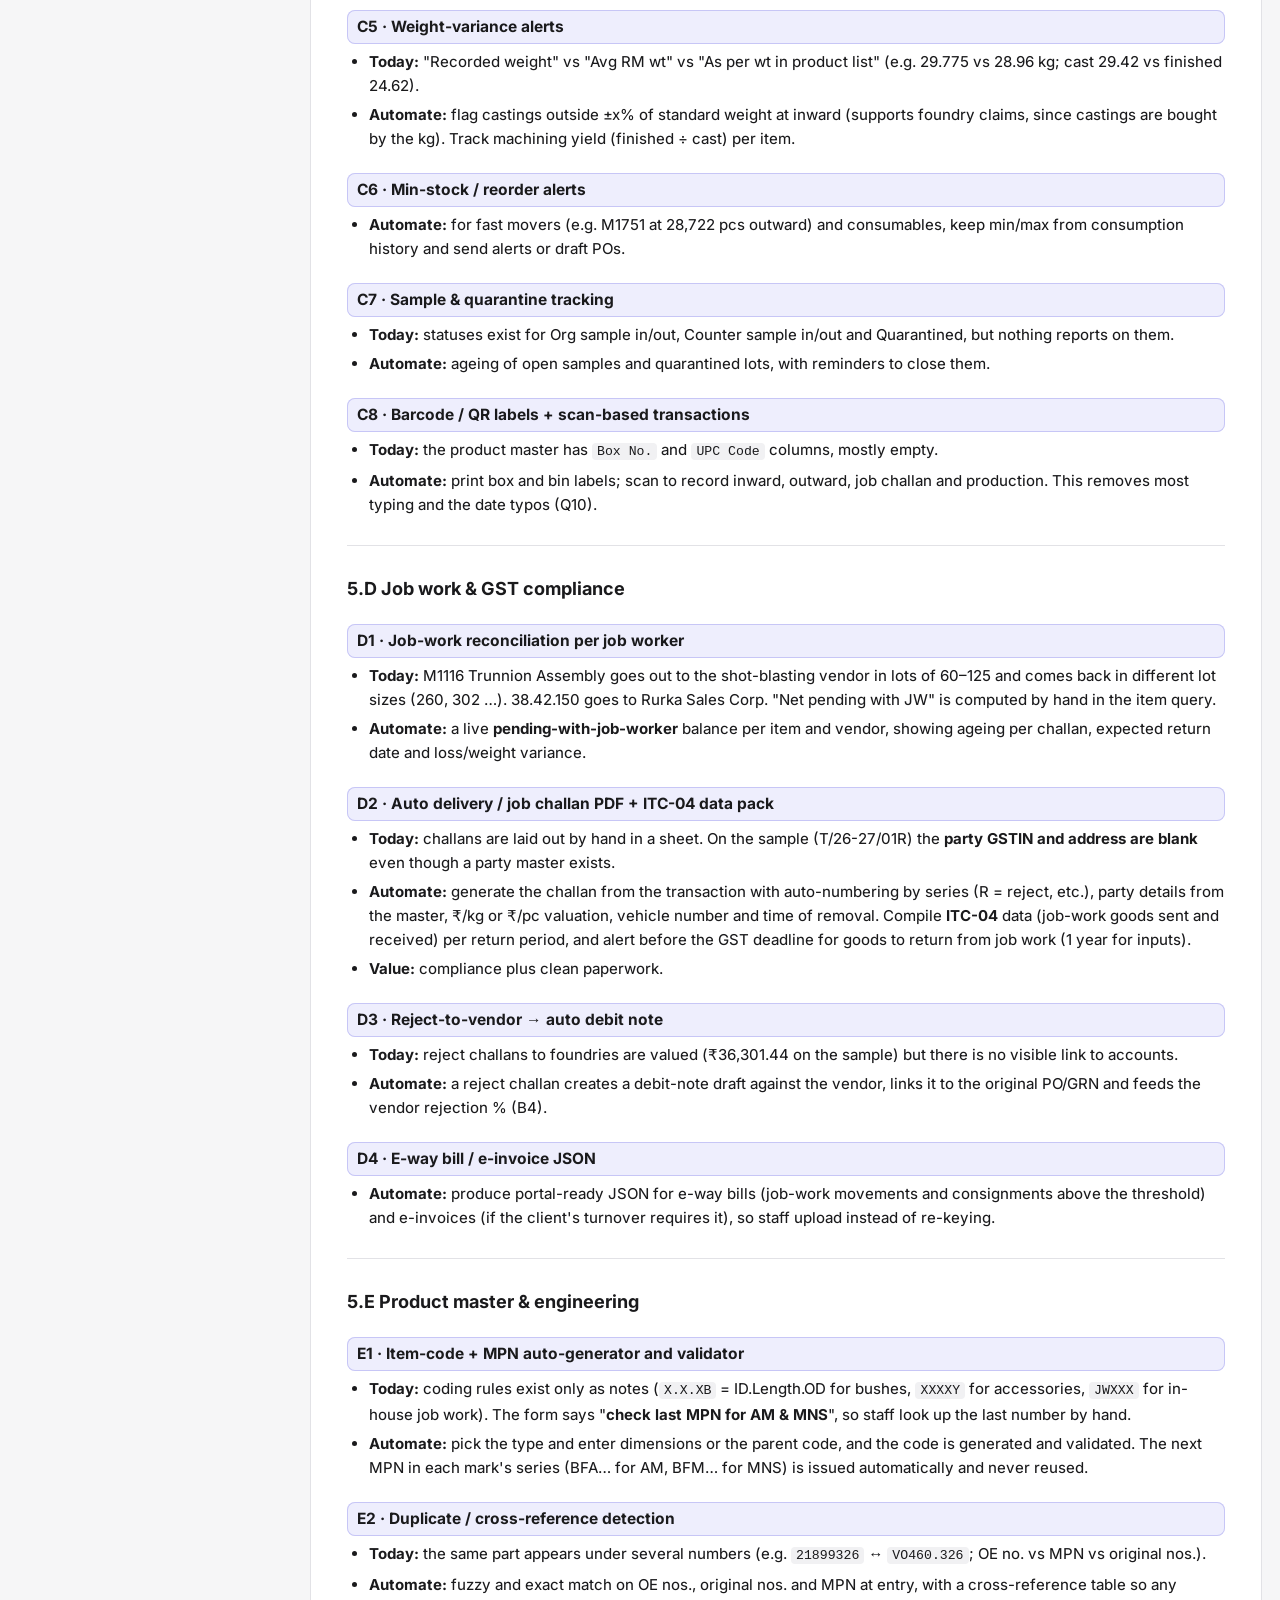
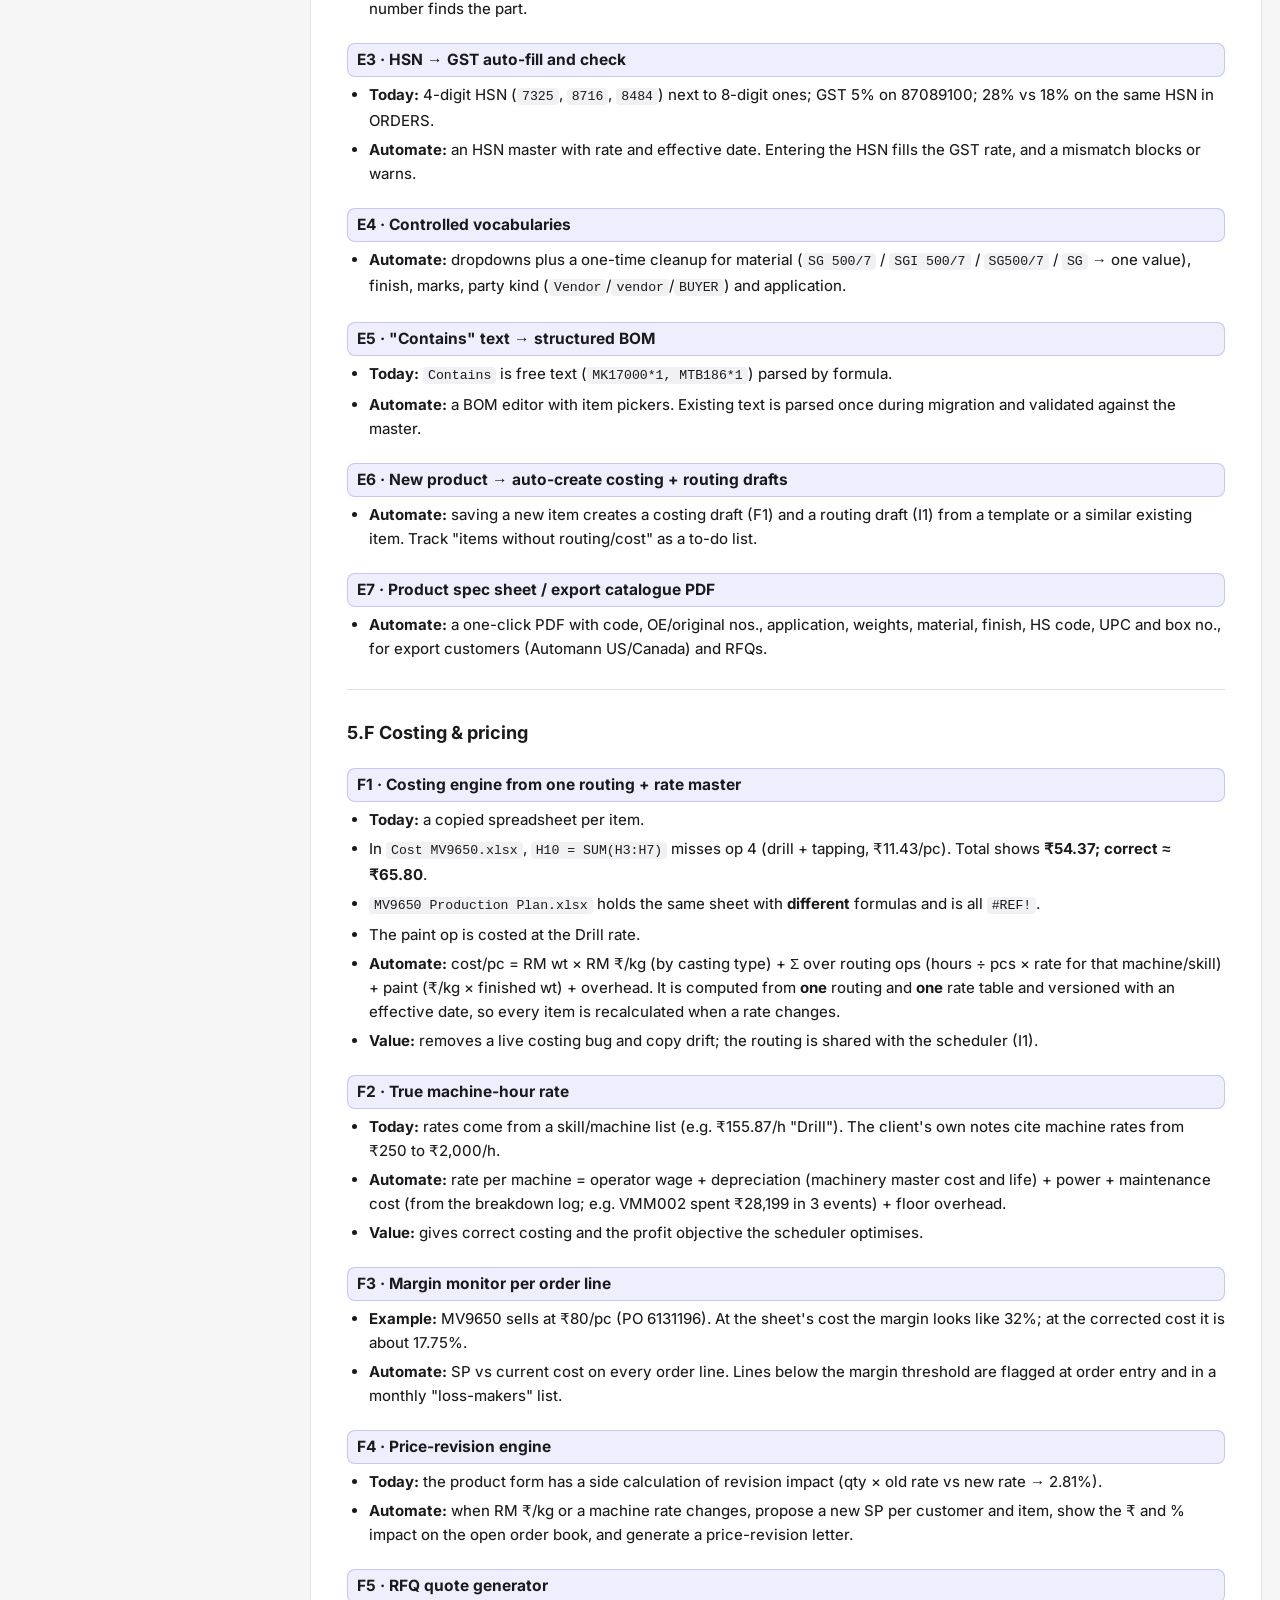
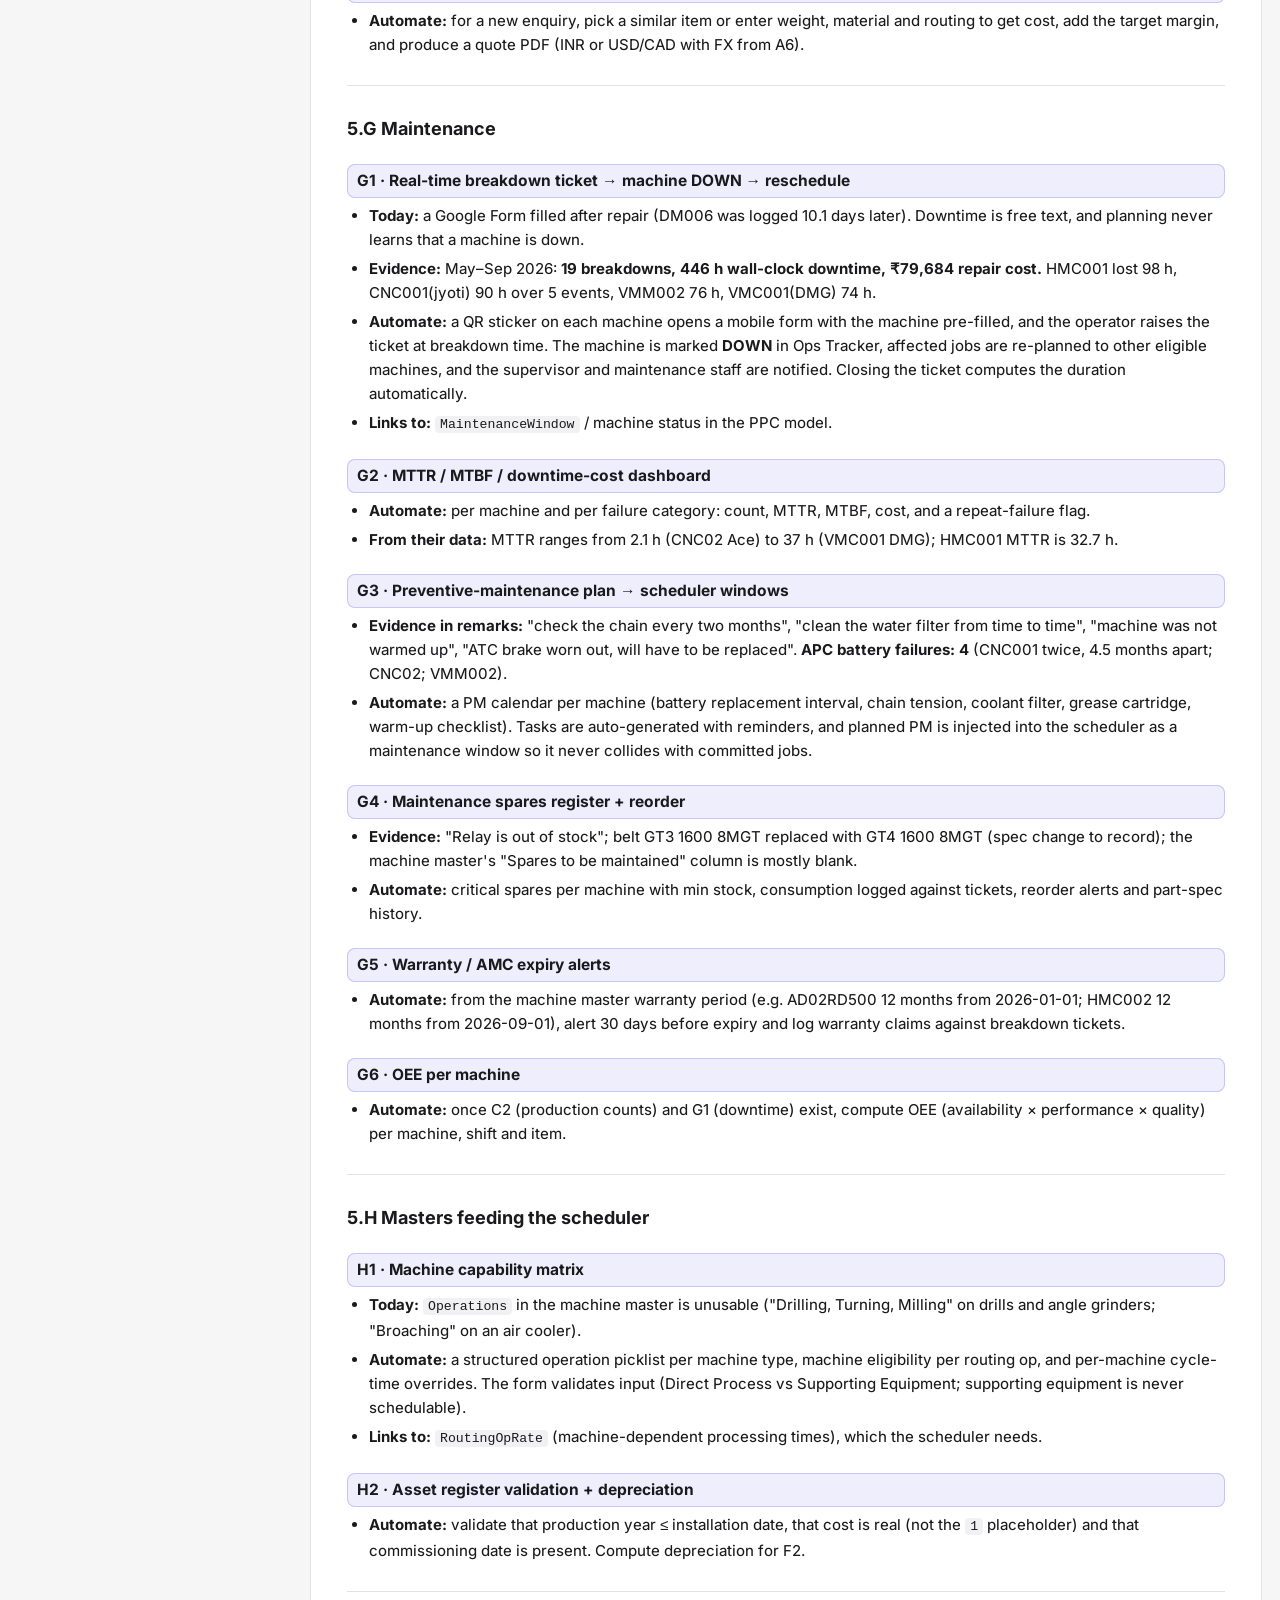
==== commit 339322c9: "Doc page: collapsible sidebar groups that open as you scroll Co-Authored-By: Claude Sonnet 5.5 <nore" ====
--- a/doc.html
+++ b/doc.html
@@ -7,7 +7,7 @@
 </head><body>
 <header><a class="back" href="index.html">← Process map</a><span class="sep"></span><b>Ops Tracker</b><span class="sub">Automation &amp; feature opportunities</span></header>
 <div class="wrap">
-<nav><a class="l2" href="#1-executive-summary">1. Executive summary</a><a class="l3" href="#top-10-recommendations-ranked-by-value-effort">Top 10 recommendations (ranked by value ÷ effort)</a><a class="l2" href="#2-what-we-reviewed">2. What we reviewed</a><a class="l2" href="#3-how-the-client-works-today-inferred">3. How the client works today (inferred)</a><a class="l2" href="#4-data-quality-findings-why-automation-is-needed">4. Data-quality findings (why automation is needed)</a><a class="l2" href="#5-automation-catalogue">5. Automation catalogue</a><a class="l3" href="#50-summary-table">5.0 Summary table</a><a class="l3" href="#5a-sales-orders-dispatch">5.A Sales orders &amp; dispatch</a><a class="l3" href="#5b-purchase-vendors">5.B Purchase &amp; vendors</a><a class="l3" href="#5c-stores-inventory">5.C Stores &amp; inventory</a><a class="l3" href="#5d-job-work-gst-compliance">5.D Job work &amp; GST compliance</a><a class="l3" href="#5e-product-master-engineering">5.E Product master &amp; engineering</a><a class="l3" href="#5f-costing-pricing">5.F Costing &amp; pricing</a><a class="l3" href="#5g-maintenance">5.G Maintenance</a><a class="l3" href="#5h-masters-feeding-the-scheduler">5.H Masters feeding the scheduler</a><a class="l3" href="#5i-production-execution-ops-tracker-core">5.I Production execution (Ops Tracker core)</a><a class="l3" href="#5j-reporting-control-platform">5.J Reporting, control &amp; platform</a><a class="l3" href="#5k-enablers">5.K Enablers</a><a class="l2" href="#6-product-features-beyond-automation">6. Product features beyond automation</a><a class="l3" href="#6a-visibility-dashboards-and-views">6.A Visibility: dashboards and views</a><a class="l3" href="#6b-planning-tools">6.B Planning tools</a><a class="l3" href="#6c-costing-and-pricing-workbench">6.C Costing and pricing workbench</a><a class="l3" href="#6d-customer-and-vendor-portals">6.D Customer and vendor portals</a><a class="l3" href="#6e-product-master-and-documents">6.E Product master and documents</a><a class="l3" href="#6f-quality">6.F Quality</a><a class="l3" href="#6g-maintenance-and-assets">6.G Maintenance and assets</a><a class="l3" href="#6h-compliance-and-finance-views">6.H Compliance and finance views</a><a class="l3" href="#6i-everyday-usability">6.I Everyday usability</a><a class="l3" href="#suggested-pitch-order">Suggested pitch order</a><a class="l2" href="#7-suggested-roadmap">7. Suggested roadmap</a><a class="l2" href="#8-mapping-to-the-ops-tracker-domain-model">8. Mapping to the Ops Tracker domain model</a><a class="l2" href="#9-open-questions-for-the-client">9. Open questions for the client</a></nav>
+<nav><div class="grp"><div class="gh"><button class="tg" aria-label="Expand or collapse" tabindex="-1"><svg width="12" height="12" viewBox="0 0 24 24" fill="none" stroke="currentColor" stroke-width="2.5" stroke-linecap="round" stroke-linejoin="round"><path d="m9 6 6 6-6 6"/></svg></button><a class="l2" href="#1-executive-summary">1. Executive summary</a></div><div class="subs"><div><a class="l3" href="#top-10-recommendations-ranked-by-value-effort">Top 10 recommendations (ranked by value ÷ effort)</a></div></div></div><div class="grp"><div class="gh"><span class="tg"></span><a class="l2" href="#2-what-we-reviewed">2. What we reviewed</a></div></div><div class="grp"><div class="gh"><span class="tg"></span><a class="l2" href="#3-how-the-client-works-today-inferred">3. How the client works today (inferred)</a></div></div><div class="grp"><div class="gh"><span class="tg"></span><a class="l2" href="#4-data-quality-findings-why-automation-is-needed">4. Data-quality findings (why automation is needed)</a></div></div><div class="grp"><div class="gh"><button class="tg" aria-label="Expand or collapse" tabindex="-1"><svg width="12" height="12" viewBox="0 0 24 24" fill="none" stroke="currentColor" stroke-width="2.5" stroke-linecap="round" stroke-linejoin="round"><path d="m9 6 6 6-6 6"/></svg></button><a class="l2" href="#5-automation-catalogue">5. Automation catalogue</a></div><div class="subs"><div><a class="l3" href="#50-summary-table">5.0 Summary table</a><a class="l3" href="#5a-sales-orders-dispatch">5.A Sales orders &amp; dispatch</a><a class="l3" href="#5b-purchase-vendors">5.B Purchase &amp; vendors</a><a class="l3" href="#5c-stores-inventory">5.C Stores &amp; inventory</a><a class="l3" href="#5d-job-work-gst-compliance">5.D Job work &amp; GST compliance</a><a class="l3" href="#5e-product-master-engineering">5.E Product master &amp; engineering</a><a class="l3" href="#5f-costing-pricing">5.F Costing &amp; pricing</a><a class="l3" href="#5g-maintenance">5.G Maintenance</a><a class="l3" href="#5h-masters-feeding-the-scheduler">5.H Masters feeding the scheduler</a><a class="l3" href="#5i-production-execution-ops-tracker-core">5.I Production execution (Ops Tracker core)</a><a class="l3" href="#5j-reporting-control-platform">5.J Reporting, control &amp; platform</a><a class="l3" href="#5k-enablers">5.K Enablers</a></div></div></div><div class="grp"><div class="gh"><button class="tg" aria-label="Expand or collapse" tabindex="-1"><svg width="12" height="12" viewBox="0 0 24 24" fill="none" stroke="currentColor" stroke-width="2.5" stroke-linecap="round" stroke-linejoin="round"><path d="m9 6 6 6-6 6"/></svg></button><a class="l2" href="#6-product-features-beyond-automation">6. Product features beyond automation</a></div><div class="subs"><div><a class="l3" href="#6a-visibility-dashboards-and-views">6.A Visibility: dashboards and views</a><a class="l3" href="#6b-planning-tools">6.B Planning tools</a><a class="l3" href="#6c-costing-and-pricing-workbench">6.C Costing and pricing workbench</a><a class="l3" href="#6d-customer-and-vendor-portals">6.D Customer and vendor portals</a><a class="l3" href="#6e-product-master-and-documents">6.E Product master and documents</a><a class="l3" href="#6f-quality">6.F Quality</a><a class="l3" href="#6g-maintenance-and-assets">6.G Maintenance and assets</a><a class="l3" href="#6h-compliance-and-finance-views">6.H Compliance and finance views</a><a class="l3" href="#6i-everyday-usability">6.I Everyday usability</a><a class="l3" href="#suggested-pitch-order">Suggested pitch order</a></div></div></div><div class="grp"><div class="gh"><span class="tg"></span><a class="l2" href="#7-suggested-roadmap">7. Suggested roadmap</a></div></div><div class="grp"><div class="gh"><span class="tg"></span><a class="l2" href="#8-mapping-to-the-ops-tracker-domain-model">8. Mapping to the Ops Tracker domain model</a></div></div><div class="grp"><div class="gh"><span class="tg"></span><a class="l2" href="#9-open-questions-for-the-client">9. Open questions for the client</a></div></div></nav>
 <main>
 <h1>Automation Opportunities — Client Reference Docs Review</h1>
 
--- a/doc.css
+++ b/doc.css
@@ -53,3 +53,16 @@
 nav a { position: relative; transition: background .12s, color .12s; }
 nav a.active { background: rgb(var(--accent-soft)); color: rgb(var(--accent-fg)); font-weight: 570; }
 nav a.active::before { content: ''; position: absolute; left: 0; top: 5px; bottom: 5px; width: 3px; border-radius: 2px; background: rgb(var(--accent)); }
+
+/* collapsible groups */
+nav .gh { display: flex; align-items: flex-start; gap: 2px; margin-top: 6px; }
+nav .tg { flex: none; width: 22px; height: 26px; padding: 0; border: 0; background: none; color: rgb(var(--fg-subtle)); display: flex; align-items: center; justify-content: center; cursor: pointer; border-radius: 6px; }
+nav button.tg:hover { background: rgb(var(--sunken)); color: rgb(var(--fg)); }
+nav .tg svg { transition: transform .2s; }
+nav .grp.open .tg svg { transform: rotate(90deg); }
+nav a.l2 { flex: 1; margin-top: 0; }
+nav a.l3 { margin-left: 24px; padding-left: 10px; border-left: 1px solid rgb(var(--line)); border-radius: 0 6px 6px 0; }
+nav a.l3.active::before { left: -1px; }
+nav .subs { display: grid; grid-template-rows: 0fr; transition: grid-template-rows .22s ease; }
+nav .subs > div { overflow: hidden; min-height: 0; }
+nav .grp.open .subs { grid-template-rows: 1fr; }
